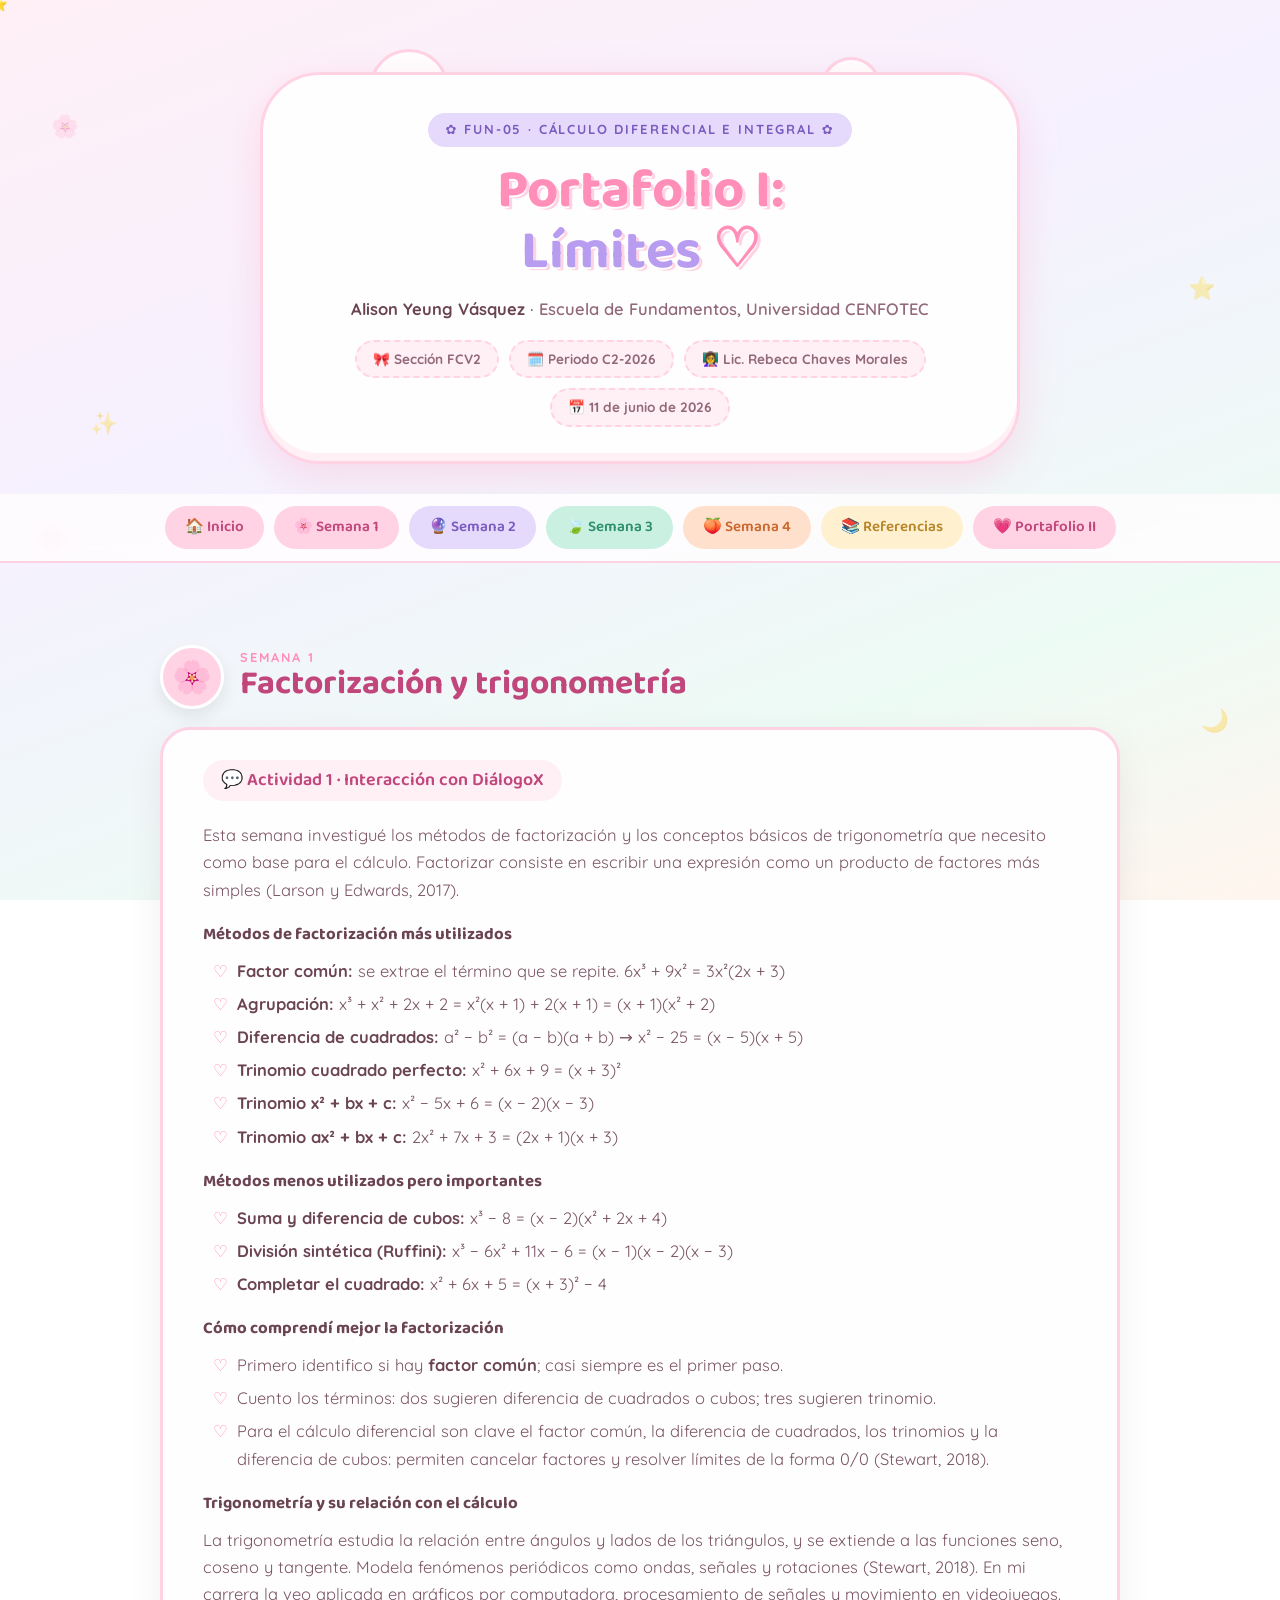
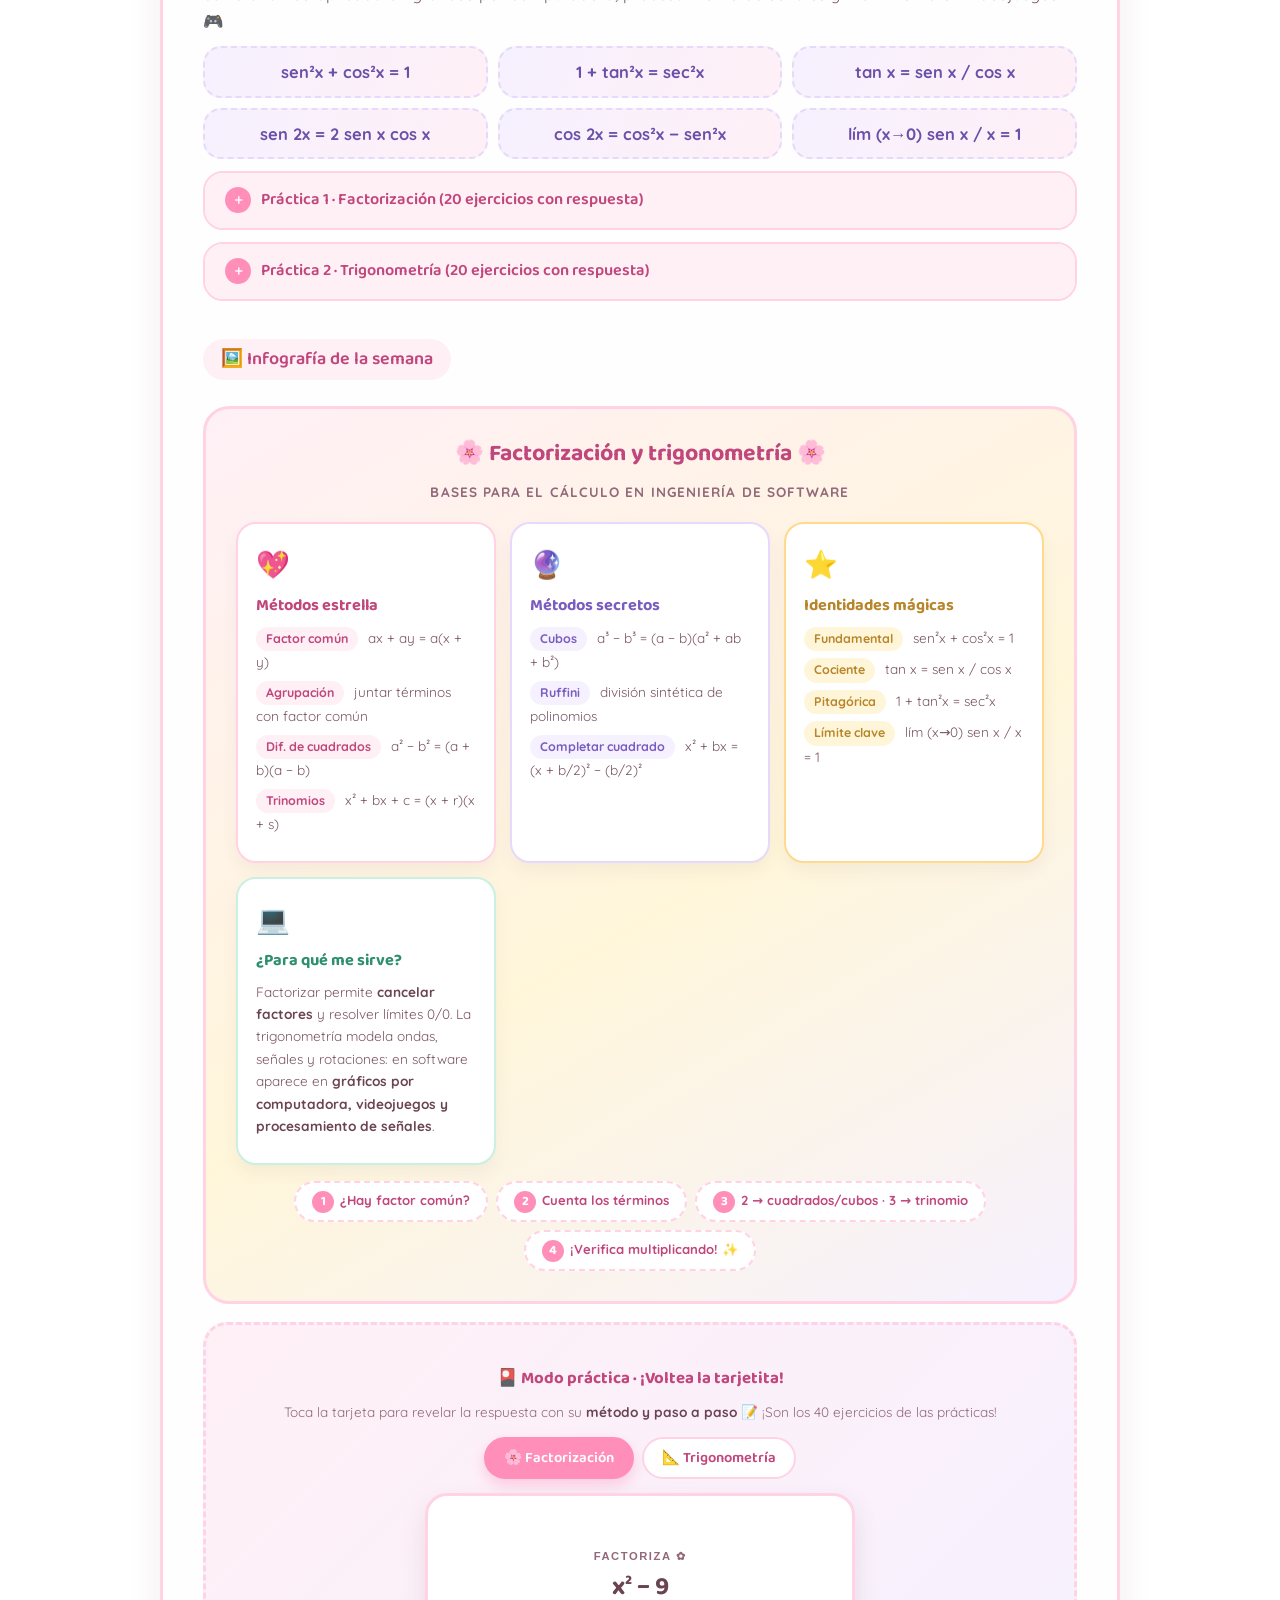
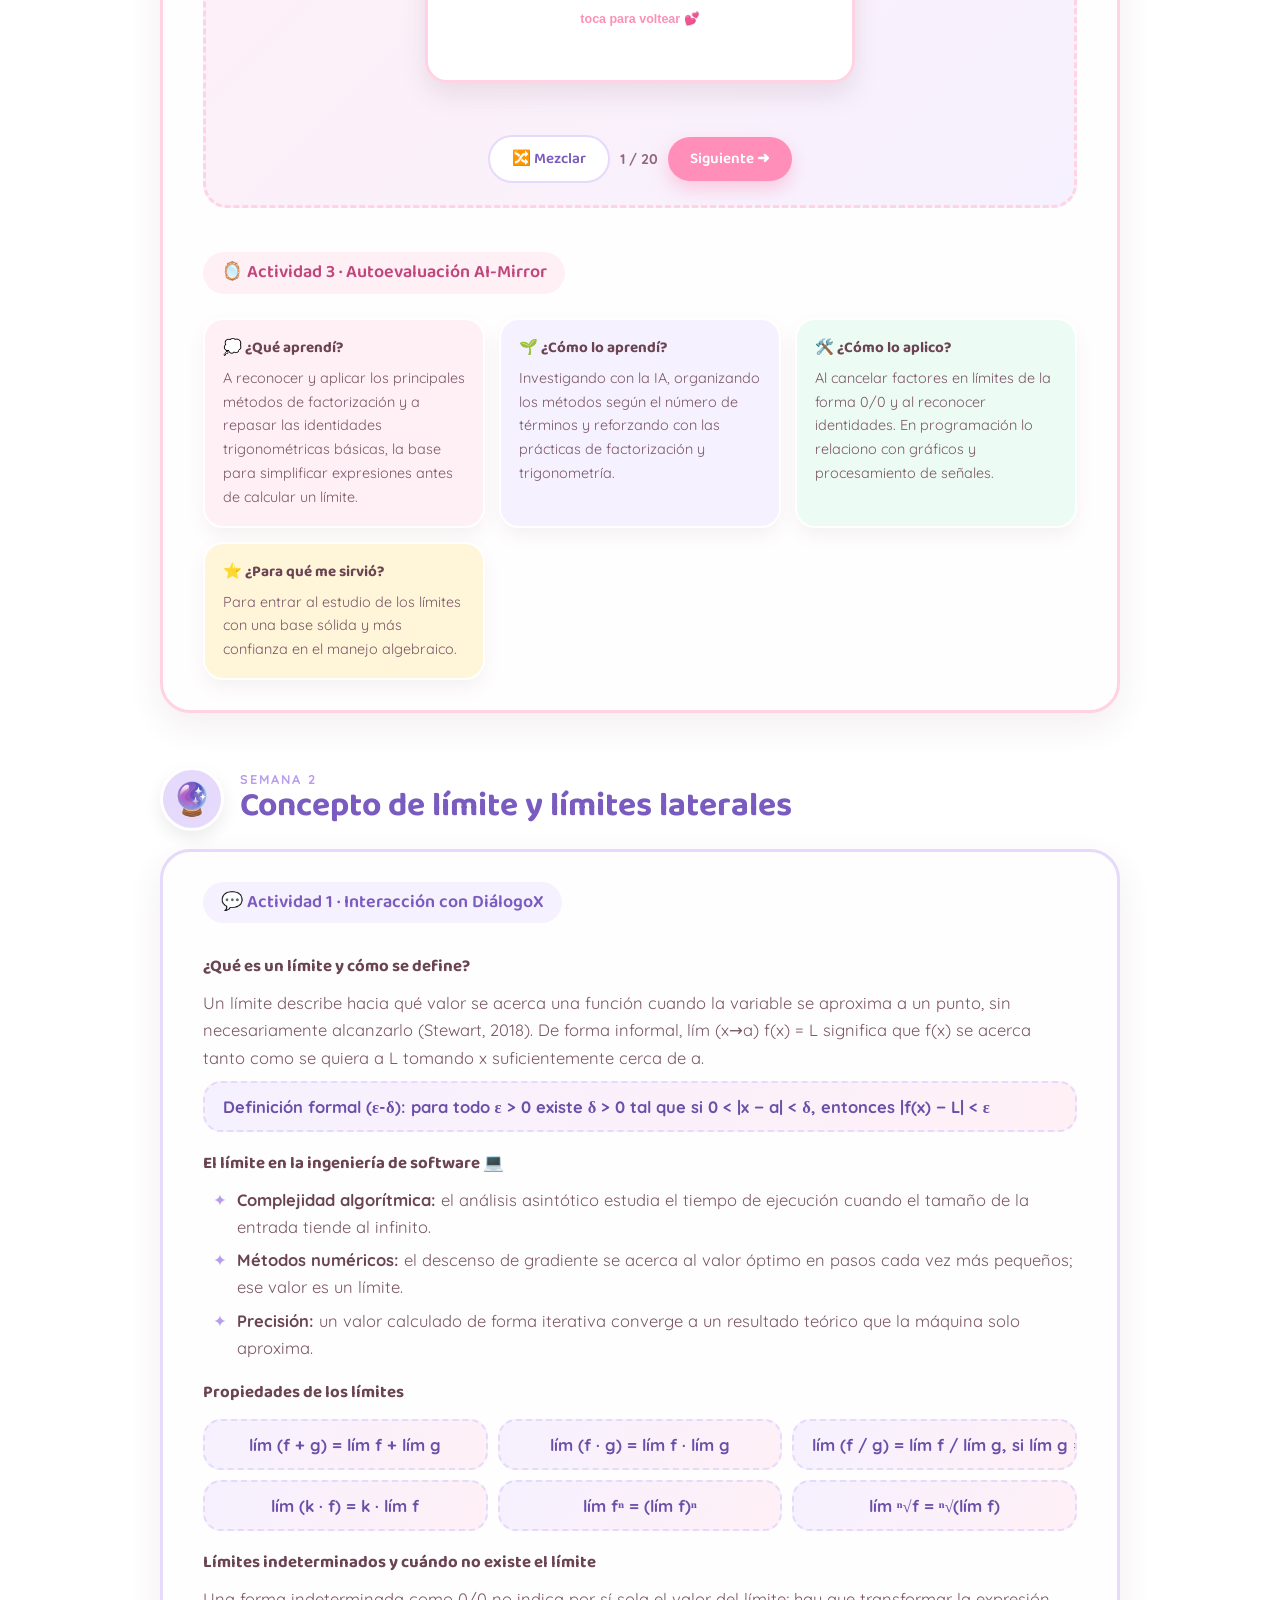
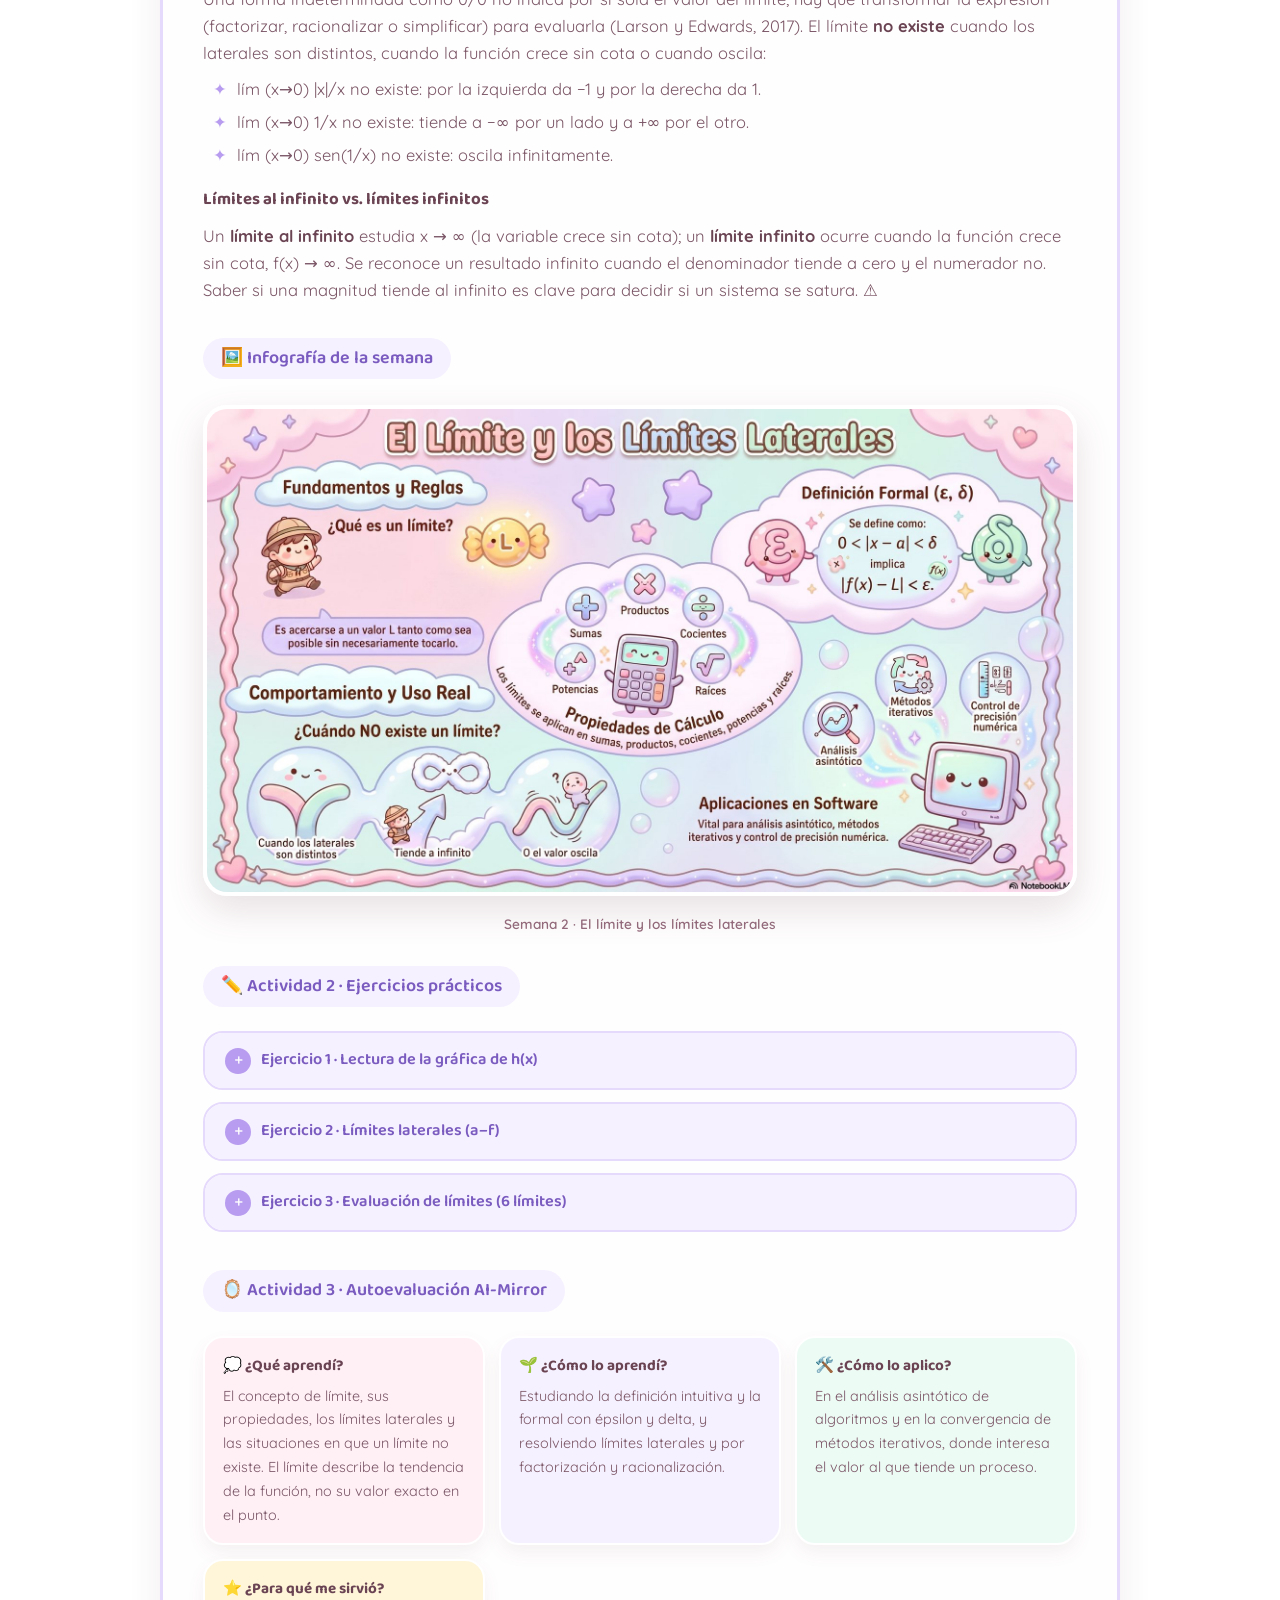
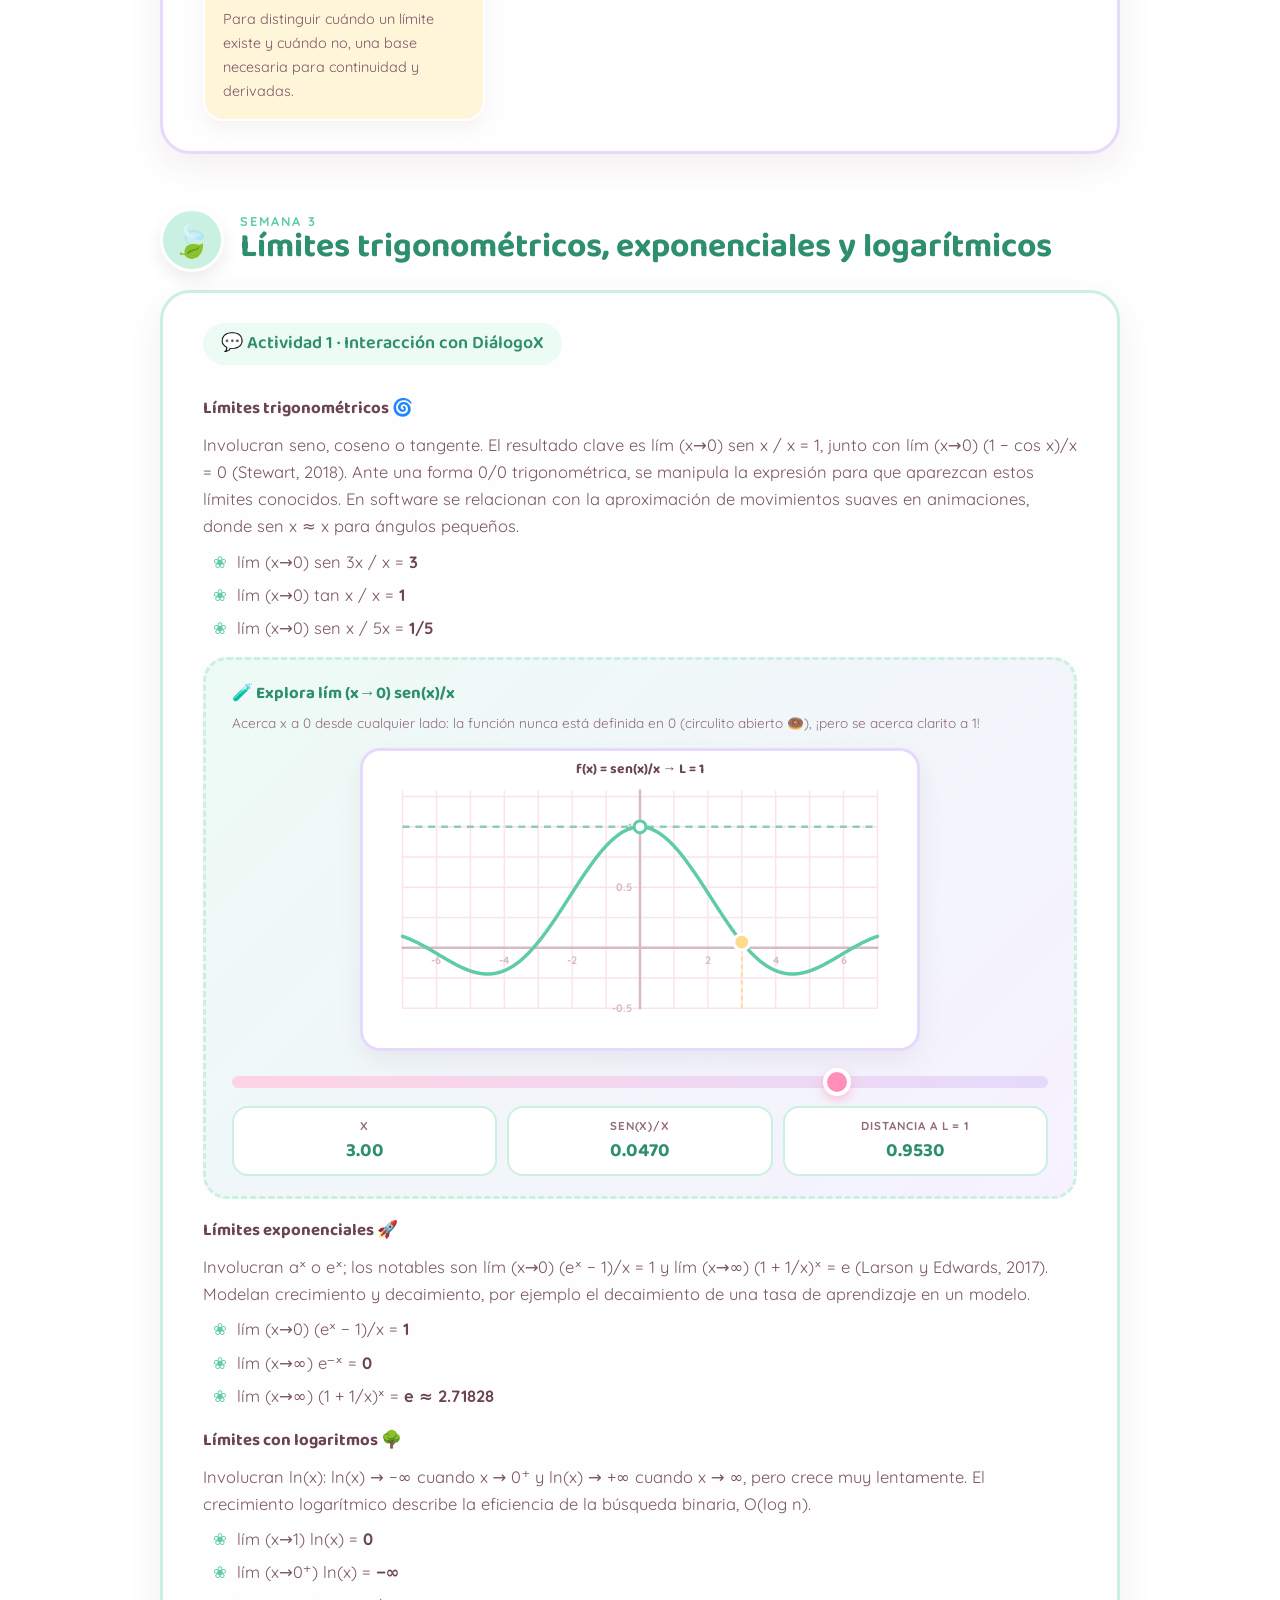
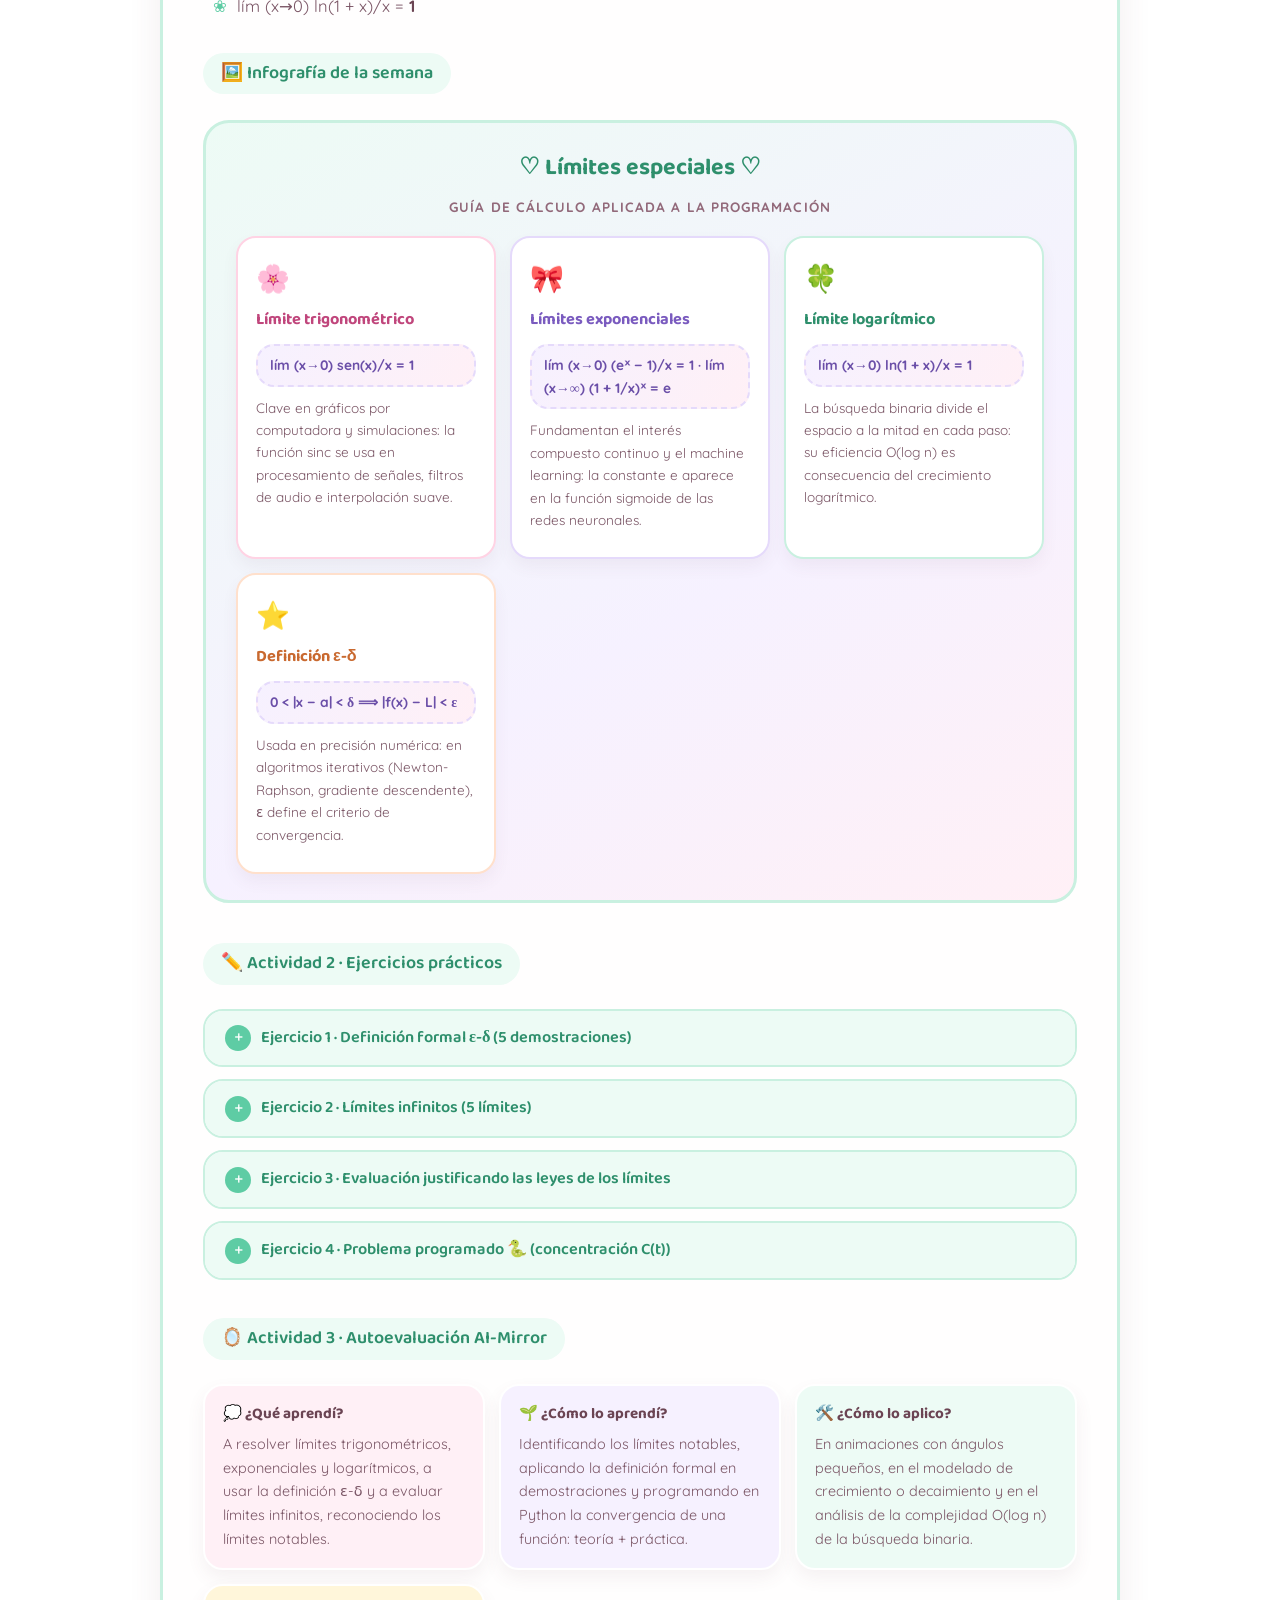
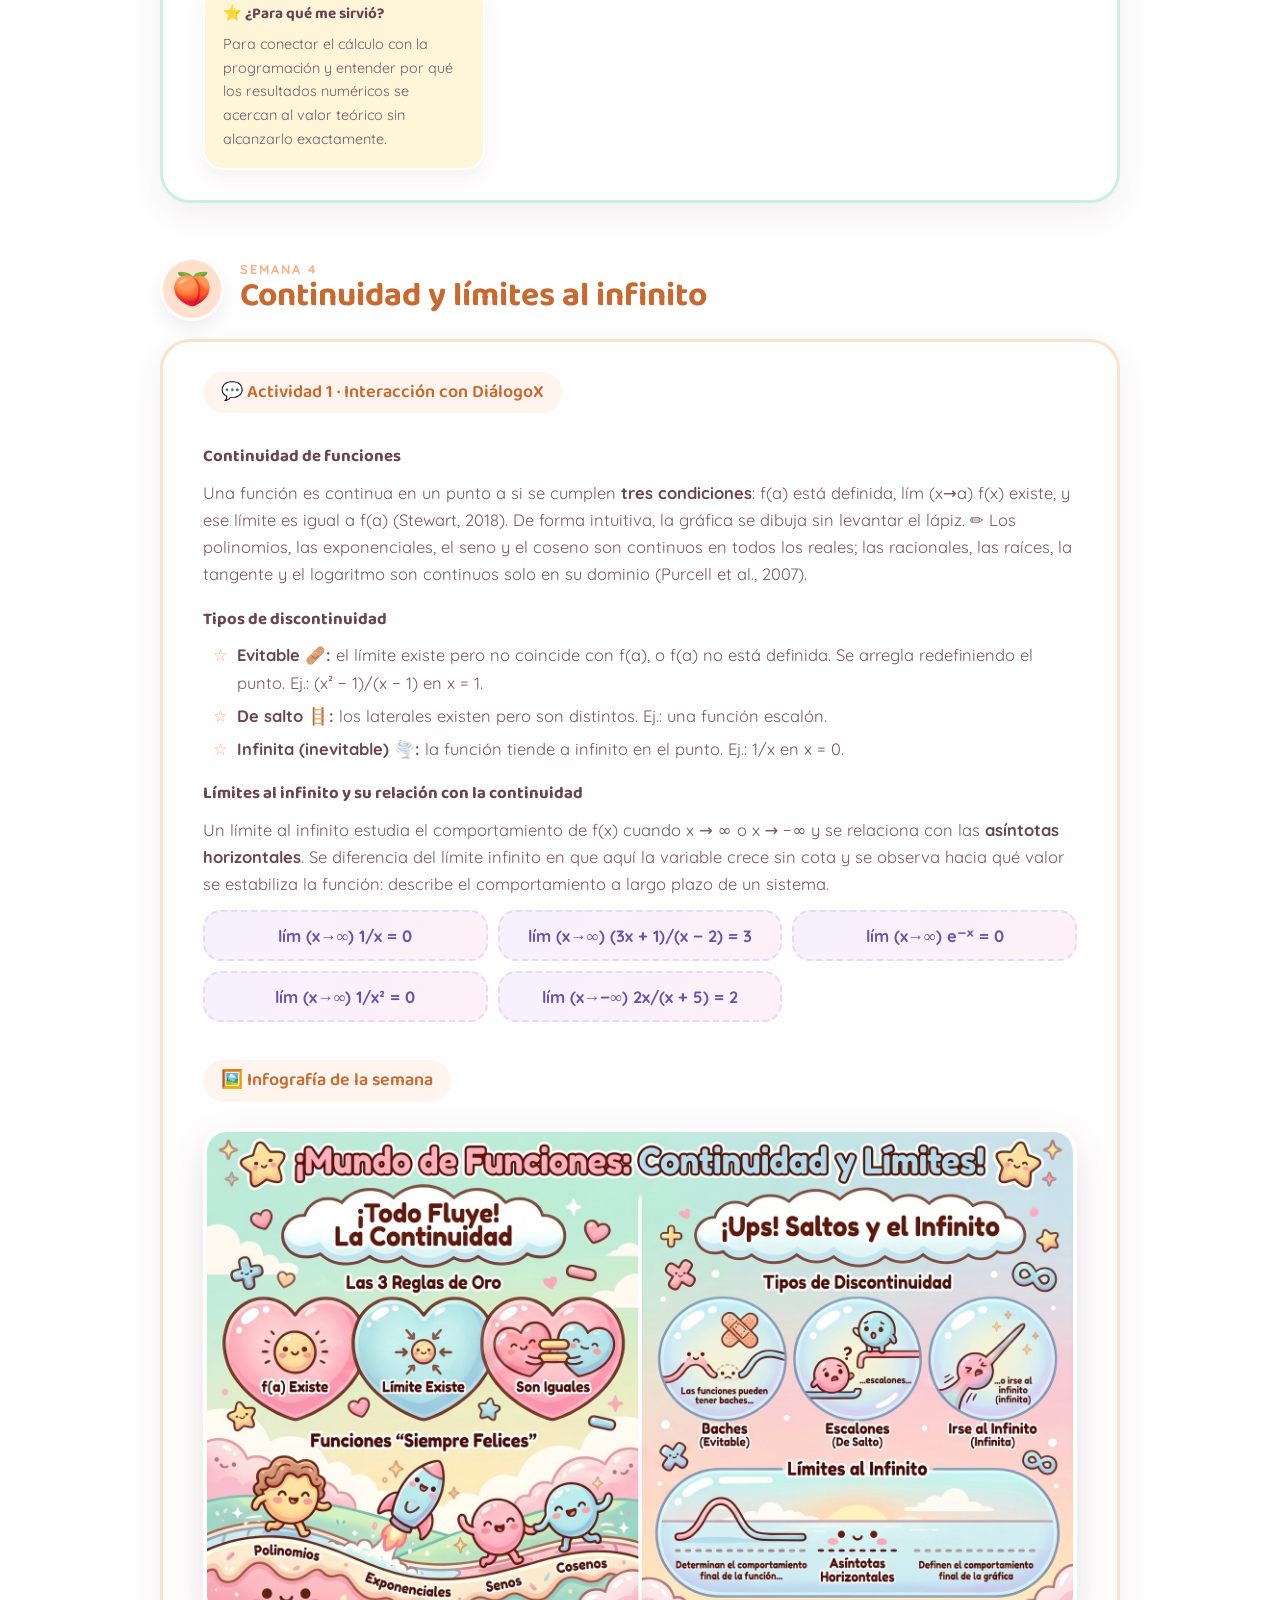
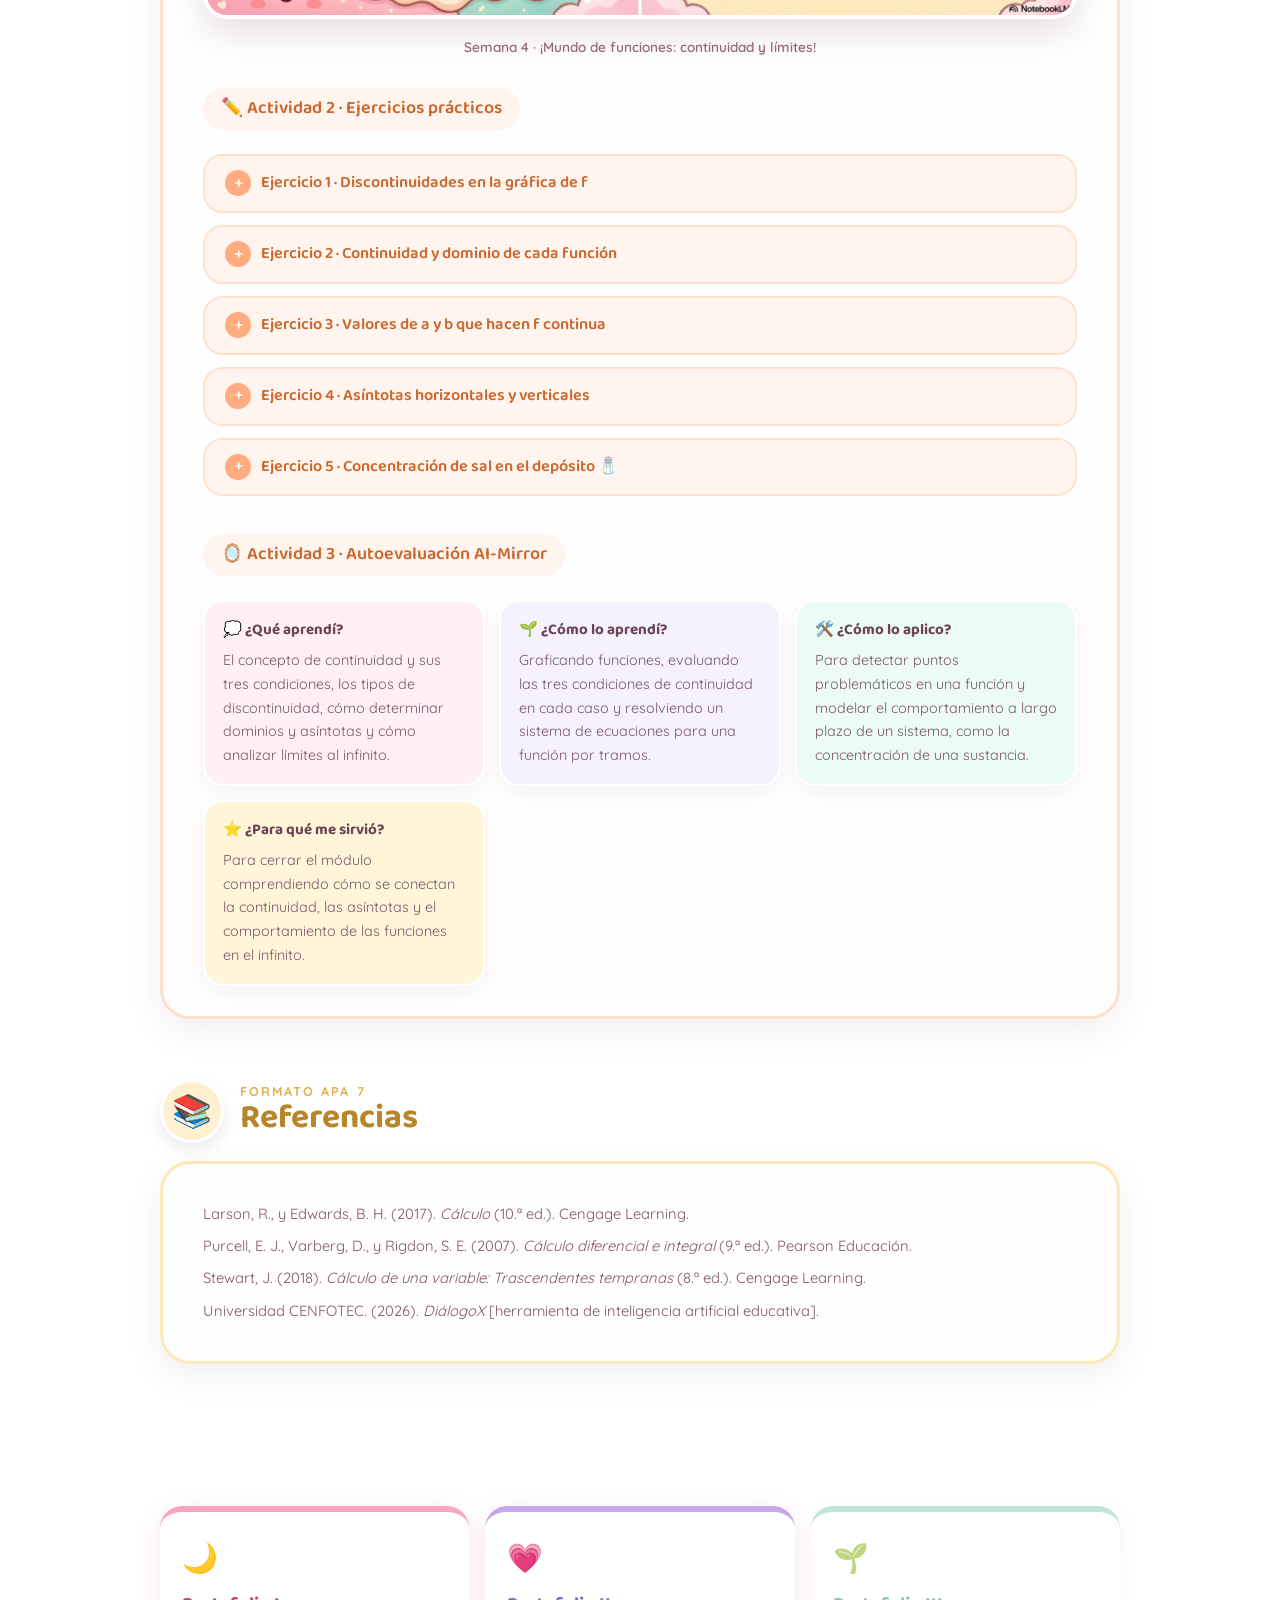
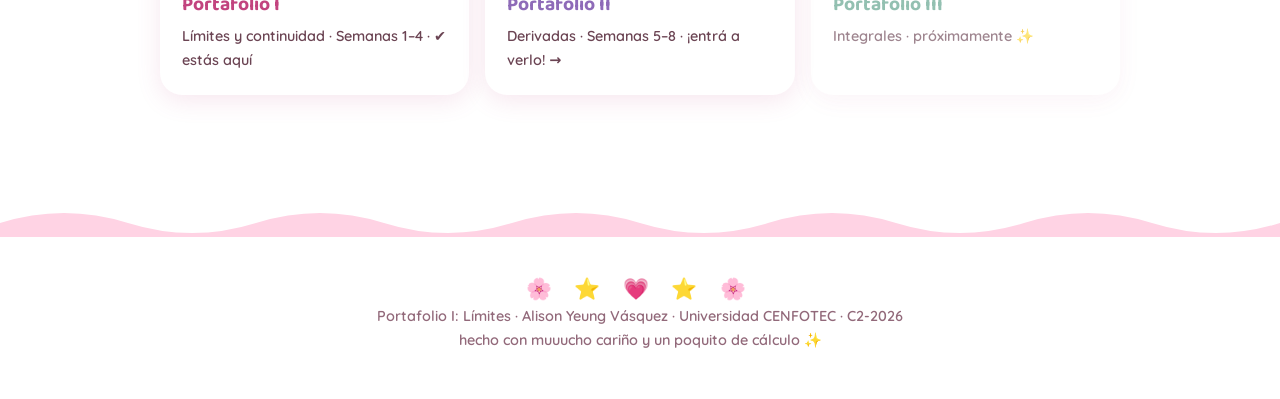
==== portafolio1/index.html @ 86341631 "Add files via upload" ====
<!DOCTYPE html>
<html lang="es">
<head>
<meta charset="UTF-8">
<meta name="viewport" content="width=device-width, initial-scale=1.0">
<title>Portafolio I: Límites ♡ Alison Yeung</title>
<style>
@font-face{font-family:'Baloo 2';font-weight:700;font-style:normal;src:url([data-uri]) format('woff2');}
@font-face{font-family:'Baloo 2';font-weight:600;font-style:normal;src:url([data-uri]) format('woff2');}
@font-face{font-family:'Quicksand';font-weight:400;font-style:normal;src:url([data-uri]) format('woff2');}
@font-face{font-family:'Quicksand';font-weight:600;font-style:normal;src:url([data-uri]) format('woff2');}
@font-face{font-family:'Quicksand';font-weight:700;font-style:normal;src:url([data-uri]) format('woff2');}

:root{
  --rosa:#FF8FB8; --rosa-claro:#FFD3E4; --rosa-bebe:#FFF0F6;
  --lila:#B79CEF; --lila-claro:#E5DAFB; --lila-bebe:#F6F1FF;
  --menta:#5ECCA4; --menta-claro:#C9F0E0; --menta-bebe:#EDFBF5;
  --durazno:#FFAD80; --durazno-claro:#FFE0CC; --durazno-bebe:#FFF5EE;
  --amarillo:#FFD98E;
  --choco:#6B4453; --choco-suave:#92697A;
  --blanco:#FFFEFE;
}
*{margin:0;padding:0;box-sizing:border-box;}
html{scroll-behavior:smooth;}
body{
  font-family:'Quicksand',system-ui,sans-serif;
  color:var(--choco);
  background:linear-gradient(160deg,#FFF0F6 0%,#F6F1FF 38%,#EDFBF5 75%,#FFF5EE 100%);
  background-attachment:fixed;
  line-height:1.65;
  font-size:16.5px;
}
h1,h2,h3,h4,.baloo{font-family:'Baloo 2','Quicksand',sans-serif;}

/* ───────── decoración flotante ───────── */
.deco{position:fixed;font-size:1.4rem;opacity:.35;pointer-events:none;animation:flotar 7s ease-in-out infinite;z-index:0;}
@keyframes flotar{0%,100%{transform:translateY(0) rotate(-6deg);}50%{transform:translateY(-16px) rotate(6deg);}}
@media (prefers-reduced-motion:reduce){*{animation:none!important;transition:none!important;}}

/* ───────── hero ───────── */
header{position:relative;text-align:center;padding:72px 20px 30px;overflow:hidden;}
.nube{
  position:relative;display:inline-block;background:var(--blanco);
  border:3px solid var(--rosa-claro);border-radius:60px;
  padding:38px 52px 34px;max-width:760px;
  box-shadow:0 14px 40px rgba(255,143,184,.25), inset 0 -8px 0 var(--rosa-bebe);
}
.nube::before,.nube::after{content:'';position:absolute;background:var(--blanco);border:3px solid var(--rosa-claro);border-radius:50%;z-index:-1;}
.nube::before{width:74px;height:74px;top:-26px;left:14%;}
.nube::after{width:54px;height:54px;top:-18px;right:18%;}
.kicker{display:inline-block;background:var(--lila-claro);color:#7A5BBF;font-weight:700;font-size:.82rem;letter-spacing:.14em;text-transform:uppercase;padding:6px 18px;border-radius:999px;margin-bottom:14px;}
h1{font-size:clamp(2.1rem,5.4vw,3.4rem);line-height:1.12;color:var(--rosa);text-shadow:0 2px 0 #fff,3px 3px 0 var(--rosa-claro);}
h1 .lim{color:var(--lila);}
.hero-sub{margin-top:12px;font-weight:600;color:var(--choco-suave);}
.hero-sub b{color:var(--choco);}
.badges{display:flex;flex-wrap:wrap;gap:10px;justify-content:center;margin-top:18px;}
.badge{background:var(--rosa-bebe);border:2px dashed var(--rosa-claro);border-radius:999px;padding:6px 16px;font-size:.85rem;font-weight:700;color:var(--choco-suave);}

/* ───────── nav ───────── */
nav{position:sticky;top:0;z-index:50;display:flex;gap:10px;justify-content:center;flex-wrap:wrap;padding:12px 16px;background:rgba(255,253,254,.85);backdrop-filter:blur(10px);border-bottom:2px solid var(--rosa-claro);}
nav a{font-family:'Baloo 2';font-weight:600;text-decoration:none;font-size:.95rem;padding:7px 18px;border-radius:999px;border:2px solid transparent;transition:transform .15s ease, box-shadow .15s ease;}
nav a:hover,nav a:focus-visible{transform:translateY(-2px);box-shadow:0 6px 14px rgba(183,156,239,.35);outline:none;border-color:#fff;}
nav a:focus-visible{border-color:var(--choco);}
.n1{background:var(--rosa-claro);color:#C0467C;}
.n2{background:var(--lila-claro);color:#7A5BBF;}
.n3{background:var(--menta-claro);color:#2E8F6C;}
.n4{background:var(--durazno-claro);color:#C9692F;}
.n5{background:#FFF1CF;color:#B8862A;}

/* ───────── layout semanas ───────── */
main{position:relative;z-index:1;max-width:1000px;margin:0 auto;padding:28px 20px 60px;}
section.semana{margin-top:54px;scroll-margin-top:90px;}
.semana-head{display:flex;align-items:center;gap:16px;margin-bottom:18px;}
.mascota{flex:none;width:64px;height:64px;border-radius:50%;display:grid;place-items:center;font-size:2rem;border:3px solid #fff;box-shadow:0 8px 18px rgba(0,0,0,.08);}
.semana-head h2{font-size:clamp(1.5rem,3.4vw,2.1rem);line-height:1.15;}
.semana-head .wk{display:block;font-size:.8rem;letter-spacing:.16em;text-transform:uppercase;font-family:'Quicksand';font-weight:700;}

.card{background:var(--blanco);border-radius:30px;padding:30px clamp(20px,4vw,40px);border:3px solid;box-shadow:0 12px 34px rgba(107,68,83,.09);}
.s1 .card{border-color:var(--rosa-claro);} .s1 .mascota{background:var(--rosa-claro);} .s1 h2{color:#C0467C;} .s1 .wk{color:var(--rosa);}
.s2 .card{border-color:var(--lila-claro);} .s2 .mascota{background:var(--lila-claro);} .s2 h2{color:#7A5BBF;} .s2 .wk{color:var(--lila);}
.s3 .card{border-color:var(--menta-claro);} .s3 .mascota{background:var(--menta-claro);} .s3 h2{color:#2E8F6C;} .s3 .wk{color:var(--menta);}
.s4 .card{border-color:var(--durazno-claro);} .s4 .mascota{background:var(--durazno-claro);} .s4 h2{color:#C9692F;} .s4 .wk{color:var(--durazno);}

.tag{display:inline-flex;align-items:center;gap:8px;font-family:'Baloo 2';font-weight:600;font-size:1.12rem;padding:6px 18px;border-radius:999px;margin:26px 0 12px;}
.s1 .tag{background:var(--rosa-bebe);color:#C0467C;}
.s2 .tag{background:var(--lila-bebe);color:#7A5BBF;}
.s3 .tag{background:var(--menta-bebe);color:#2E8F6C;}
.s4 .tag{background:var(--durazno-bebe);color:#C9692F;}
.tag:first-child{margin-top:0;}

.card h4{font-size:1.05rem;margin:18px 0 6px;color:var(--choco);}
.card p{margin:8px 0;color:#7B5666;}
.card p b,.card li b{color:var(--choco);}
.card ul{margin:8px 0 8px 8px;list-style:none;}
.card ul li{padding-left:26px;position:relative;margin:6px 0;color:#7B5666;}
.card ul li::before{content:'♡';position:absolute;left:2px;color:var(--rosa);font-weight:700;}
.s2 .card ul li::before{content:'✦';color:var(--lila);}
.s3 .card ul li::before{content:'❀';color:var(--menta);}
.s4 .card ul li::before{content:'☆';color:var(--durazno);}

/* fórmulas */
.formula{font-family:'Quicksand';font-weight:700;background:linear-gradient(120deg,var(--lila-bebe),var(--rosa-bebe));border:2px dashed var(--lila-claro);border-radius:18px;padding:10px 18px;margin:10px 0;display:block;color:#6B4FA8;overflow-x:auto;white-space:nowrap;}
.mini-formulas{display:grid;grid-template-columns:repeat(auto-fit,minmax(230px,1fr));gap:10px;margin:12px 0;}
.mini-formulas .formula{margin:0;text-align:center;}

/* infografías */
figure.info{margin:14px 0 4px;text-align:center;}
figure.info img{width:100%;max-width:880px;border-radius:24px;border:4px solid #fff;box-shadow:0 14px 36px rgba(107,68,83,.16);}
figure.info figcaption{font-size:.85rem;font-weight:600;color:var(--choco-suave);margin-top:10px;}

/* ejercicios colapsables */
details{border-radius:20px;margin:12px 0;overflow:hidden;border:2px solid;background:#fff;}
.s1 details{border-color:var(--rosa-claro);} .s2 details{border-color:var(--lila-claro);}
.s3 details{border-color:var(--menta-claro);} .s4 details{border-color:var(--durazno-claro);}
summary{cursor:pointer;list-style:none;font-family:'Baloo 2';font-weight:600;font-size:1.02rem;padding:14px 20px;display:flex;align-items:center;gap:10px;user-select:none;}
summary::-webkit-details-marker{display:none;}
summary .puff{flex:none;width:26px;height:26px;border-radius:50%;display:grid;place-items:center;font-size:.8rem;color:#fff;transition:transform .25s ease;}
.s1 summary{color:#C0467C;background:var(--rosa-bebe);} .s1 .puff{background:var(--rosa);}
.s2 summary{color:#7A5BBF;background:var(--lila-bebe);} .s2 .puff{background:var(--lila);}
.s3 summary{color:#2E8F6C;background:var(--menta-bebe);} .s3 .puff{background:var(--menta);}
.s4 summary{color:#C9692F;background:var(--durazno-bebe);} .s4 .puff{background:var(--durazno);}
details[open] summary .puff{transform:rotate(45deg);}
.det-body{padding:16px 22px 20px;}
.det-body .paso{font-size:.92rem;color:#7B5666;margin:5px 0;}
.det-body .res{display:inline-block;margin-top:8px;background:#FFF6DA;border:2px solid var(--amarillo);border-radius:14px;padding:6px 14px;font-weight:700;color:#9A6E14;}
.subej{margin:14px 0 18px;padding-left:14px;border-left:3px solid;}
.s1 .subej{border-color:var(--rosa-claro);} .s2 .subej{border-color:var(--lila-claro);}
.s3 .subej{border-color:var(--menta-claro);} .s4 .subej{border-color:var(--durazno-claro);}
.subej h5{font-family:'Baloo 2';font-size:.98rem;color:var(--choco);margin-bottom:4px;}

/* tabla práctica */
.practica{display:grid;grid-template-columns:repeat(auto-fit,minmax(250px,1fr));gap:8px;margin-top:10px;}
.practica span{background:var(--rosa-bebe);border-radius:12px;padding:7px 12px;font-size:.88rem;font-weight:600;color:#7B5666;}
.practica span b{color:#C0467C;}
.s3 .practica span{background:var(--menta-bebe);} .s3 .practica span b{color:#2E8F6C;}

/* código */
pre{background:#4A3340;color:#FFE9F2;border-radius:18px;padding:18px 22px;overflow-x:auto;font-size:.86rem;line-height:1.55;margin:12px 0;border:3px solid var(--rosa-claro);}
pre .c{color:#C7A2B5;} pre .k{color:#FFB7D2;} pre .s{color:#BFE9D6;}

/* AI-Mirror */
.mirror{display:grid;grid-template-columns:repeat(auto-fit,minmax(220px,1fr));gap:14px;margin-top:12px;}
.mirror article{border-radius:20px;padding:16px 18px;border:2px solid #fff;box-shadow:0 8px 18px rgba(107,68,83,.07);}
.mirror h4{font-size:.95rem;margin:0 0 6px;display:flex;gap:8px;align-items:center;}
.mirror p{font-size:.9rem;margin:0;}
.m1{background:var(--rosa-bebe);} .m2{background:var(--lila-bebe);} .m3{background:var(--menta-bebe);} .m4{background:#FFF6DA;}

/* infografía propia semana 3 */
.infokawaii{background:linear-gradient(150deg,var(--menta-bebe),var(--lila-bebe) 60%,var(--rosa-bebe));border:3px solid var(--menta-claro);border-radius:26px;padding:26px clamp(16px,3vw,30px);margin:14px 0;}
.infokawaii h3{text-align:center;color:#2E8F6C;font-size:1.45rem;margin-bottom:4px;}
.infokawaii .sub{text-align:center;font-size:.85rem;font-weight:700;color:var(--choco-suave);letter-spacing:.08em;text-transform:uppercase;margin-bottom:18px;}
.bloques{display:grid;grid-template-columns:repeat(auto-fit,minmax(250px,1fr));gap:14px;}
.bloque{background:#fff;border-radius:20px;padding:18px;border:2px solid;box-shadow:0 8px 16px rgba(107,68,83,.06);}
.bloque .emoji{font-size:1.7rem;}
.bloque h4{margin:6px 0 4px;font-size:1.02rem;}
.bloque .formula{font-size:.86rem;padding:8px 12px;white-space:normal;}
.bloque p{font-size:.85rem;margin-top:6px;color:#7B5666;}
.b-trig{border-color:var(--rosa-claro);} .b-trig h4{color:#C0467C;}
.b-exp{border-color:var(--lila-claro);} .b-exp h4{color:#7A5BBF;}
.b-log{border-color:var(--menta-claro);} .b-log h4{color:#2E8F6C;}
.b-eps{border-color:var(--durazno-claro);} .b-eps h4{color:#C9692F;}

/* infografía kawaii semana 1 (rosa) */
.infokawaii.rosa{background:linear-gradient(150deg,var(--rosa-bebe),#FFF6DA 55%,var(--lila-bebe));border-color:var(--rosa-claro);}
.infokawaii.rosa h3{color:#C0467C;}
.metodo-lista{list-style:none;margin:4px 0 0!important;}
.metodo-lista li{padding-left:0!important;margin:7px 0!important;font-size:.85rem;}
.metodo-lista li::before{content:none!important;}
.metodo-lista .nombre{display:inline-block;background:var(--rosa-bebe);border-radius:999px;padding:2px 10px;font-weight:700;color:#C0467C;font-size:.78rem;margin-right:6px;}
.b-lila .metodo-lista .nombre{background:var(--lila-bebe);color:#7A5BBF;}
.b-amar .metodo-lista .nombre{background:#FFF6DA;color:#B8862A;}
.b-lila{border-color:var(--lila-claro);} .b-lila h4{color:#7A5BBF;}
.b-amar{border-color:var(--amarillo);} .b-amar h4{color:#B8862A;}
.b-rosa{border-color:var(--rosa-claro);} .b-rosa h4{color:#C0467C;}
.pasitos{display:flex;flex-wrap:wrap;gap:8px;justify-content:center;margin:16px 0 4px;}
.pasito{background:#fff;border:2px dashed var(--rosa-claro);border-radius:999px;padding:7px 16px;font-size:.82rem;font-weight:700;color:#C0467C;}
.pasito .num{display:inline-grid;place-items:center;width:22px;height:22px;border-radius:50%;background:var(--rosa);color:#fff;margin-right:6px;font-family:'Baloo 2';}

/* ───────── flashcards de práctica ───────── */
.practicard{background:linear-gradient(135deg,var(--rosa-bebe),var(--lila-bebe));border:3px dashed var(--rosa-claro);border-radius:24px;padding:22px clamp(14px,3vw,28px);margin:18px 0;text-align:center;}
.practicard h4{color:#C0467C;margin-bottom:2px;}
.practicard .hint{font-size:.85rem;color:var(--choco-suave);margin-bottom:14px;}
.fc-tabs{display:flex;gap:8px;justify-content:center;margin-bottom:14px;flex-wrap:wrap;}
.fc-tab{font-family:'Baloo 2';font-weight:600;font-size:.92rem;border:2px solid var(--rosa-claro);background:#fff;color:#C0467C;border-radius:999px;padding:7px 18px;cursor:pointer;transition:transform .15s ease;}
.fc-tab:hover{transform:translateY(-2px);}
.fc-tab.activa{background:var(--rosa);border-color:var(--rosa);color:#fff;box-shadow:0 6px 14px rgba(255,143,184,.4);}
.fc-escena{perspective:1200px;max-width:430px;margin:0 auto;}
.fc-carta{position:relative;width:100%;height:190px;cursor:pointer;transform-style:preserve-3d;transition:transform .55s cubic-bezier(.4,1.4,.6,1);border:none;background:none;padding:0;display:block;}
.fc-carta.volteada{transform:rotateY(180deg);}
.fc-cara{position:absolute;inset:0;backface-visibility:hidden;-webkit-backface-visibility:hidden;border-radius:22px;display:flex;flex-direction:column;align-items:center;justify-content:center;gap:8px;padding:18px;border:3px solid;box-shadow:0 12px 26px rgba(107,68,83,.12);}
.fc-frente{background:#fff;border-color:var(--rosa-claro);}
.fc-dorso{background:linear-gradient(135deg,#FFF6DA,var(--menta-bebe));border-color:var(--amarillo);transform:rotateY(180deg);}
.fc-etq{font-size:.7rem;font-weight:700;letter-spacing:.14em;text-transform:uppercase;color:var(--choco-suave);}
.fc-texto{font-family:'Baloo 2';font-weight:700;font-size:clamp(1.15rem,3.4vw,1.6rem);color:var(--choco);line-height:1.25;}
.fc-dorso .fc-texto{color:#2E8F6C;}
.fc-tap{font-size:.78rem;font-weight:700;color:var(--rosa);}
.fc-controles{display:flex;gap:10px;justify-content:center;align-items:center;margin-top:14px;flex-wrap:wrap;}
.fc-btn{font-family:'Baloo 2';font-weight:600;font-size:.95rem;border:none;border-radius:999px;padding:10px 22px;cursor:pointer;transition:transform .15s ease,box-shadow .15s ease;}
.fc-btn:hover{transform:translateY(-2px);}
.fc-btn.principal{background:var(--rosa);color:#fff;box-shadow:0 8px 18px rgba(255,143,184,.4);}
.fc-btn.secundario{background:#fff;color:#7A5BBF;border:2px solid var(--lila-claro);}
.fc-progreso{font-weight:700;font-size:.88rem;color:var(--choco-suave);}
/* panel paso a paso */
.fc-pasos{max-width:430px;margin:0 auto;background:#fff;border:3px solid var(--menta-claro);border-radius:20px;padding:16px 20px;text-align:left;opacity:0;max-height:0;overflow:hidden;transform:translateY(-8px);transition:opacity .4s ease,max-height .45s ease,transform .4s ease,margin .4s ease;}
.fc-pasos.visible{opacity:1;max-height:420px;transform:none;margin-top:14px;}
.fc-pasos .metodo{display:inline-block;font-family:'Baloo 2';font-weight:600;font-size:.82rem;background:var(--menta-bebe);color:#2E8F6C;border-radius:999px;padding:4px 14px;margin-bottom:8px;}
.fc-pasos ol{margin:0 0 0 4px;padding-left:0;list-style:none;counter-reset:pasito;}
.fc-pasos ol li{counter-increment:pasito;position:relative;padding-left:32px;font-size:.88rem;color:#7B5666;margin:7px 0;font-weight:600;}
.fc-pasos ol li::before{content:counter(pasito);position:absolute;left:0;top:1px;width:22px;height:22px;border-radius:50%;background:var(--menta);color:#fff;font-family:'Baloo 2';font-weight:700;font-size:.78rem;display:grid;place-items:center;}
@media (prefers-reduced-motion:reduce){.fc-carta{transition:none;}.fc-pasos{transition:none;}}

/* ───────── simulador del tanque de sal ───────── */
.tanque-sim{background:linear-gradient(135deg,var(--durazno-bebe),#EAF6FD);border:3px dashed var(--durazno-claro);border-radius:24px;padding:20px clamp(14px,3vw,26px);margin:16px 0;}
.tanque-sim h4{display:flex;align-items:center;gap:8px;margin:0 0 4px;color:#C9692F;}
.tanque-sim .hint{font-size:.85rem;color:var(--choco-suave);margin:0 0 12px;}
.tanque-flex{display:flex;flex-wrap:wrap;gap:18px;align-items:center;justify-content:center;}
.tanque-svg{flex:1;min-width:260px;max-width:340px;}
.tanque-svg svg{width:100%;height:auto;}
.tanque-datos{flex:1;min-width:240px;display:flex;flex-direction:column;gap:10px;}
.dato-tanque{background:#fff;border:2px solid var(--durazno-claro);border-radius:16px;padding:8px 16px;display:flex;justify-content:space-between;align-items:baseline;}
.dato-tanque .lab{font-size:.74rem;font-weight:700;letter-spacing:.08em;text-transform:uppercase;color:var(--choco-suave);}
.dato-tanque .val{font-family:'Baloo 2';font-weight:700;font-size:1.15rem;color:#C9692F;}
.dato-tanque.destacado{border-color:var(--menta);background:var(--menta-bebe);}
.dato-tanque.destacado .val{color:#2E8F6C;font-size:1.35rem;}
.barra-conc{position:relative;height:18px;background:#fff;border:2px solid var(--durazno-claro);border-radius:999px;overflow:hidden;}
.barra-conc .relleno{position:absolute;inset:0;width:0%;background:linear-gradient(90deg,var(--durazno-claro),var(--menta));border-radius:999px;transition:width .15s linear;}
.barra-conc .meta-linea{position:absolute;right:0;top:-2px;bottom:-2px;width:3px;background:var(--menta);}
.barra-etq{display:flex;justify-content:space-between;font-size:.72rem;font-weight:700;color:var(--choco-suave);margin-top:3px;}
.tanque-controles{display:flex;gap:10px;justify-content:center;align-items:center;margin-top:14px;flex-wrap:wrap;}
.tanque-sim input[type=range]{flex:1;min-width:180px;-webkit-appearance:none;appearance:none;height:12px;border-radius:999px;background:linear-gradient(90deg,var(--durazno-claro),var(--menta-claro));outline:none;cursor:pointer;}
.tanque-sim input[type=range]::-webkit-slider-thumb{-webkit-appearance:none;appearance:none;width:26px;height:26px;border-radius:50%;background:var(--durazno);border:4px solid #fff;box-shadow:0 4px 10px rgba(255,173,128,.5);cursor:grab;}
.tanque-sim input[type=range]::-moz-range-thumb{width:22px;height:22px;border-radius:50%;background:var(--durazno);border:4px solid #fff;box-shadow:0 4px 10px rgba(255,173,128,.5);cursor:grab;}
/* gotitas */
.gota{opacity:0;}
.tanque-sim.corriendo .gota{animation:caer 1s linear infinite;}
.tanque-sim.corriendo .gota.g2{animation-delay:.33s;}
.tanque-sim.corriendo .gota.g3{animation-delay:.66s;}
@keyframes caer{0%{opacity:0;transform:translateY(0);}12%{opacity:1;}85%{opacity:1;}100%{opacity:0;transform:translateY(56px);}}
@media (prefers-reduced-motion:reduce){.tanque-sim.corriendo .gota{animation:none;opacity:.7;}}

/* referencias / footer */
#referencias{margin-top:60px;scroll-margin-top:90px;}
#referencias .card{border-color:#FFE8B8;}
#referencias h2{color:#B8862A;}
.ref{padding-left:2.2em;text-indent:-2.2em;font-size:.92rem;margin:10px 0;}
footer{text-align:center;padding:34px 20px 46px;font-weight:600;color:var(--choco-suave);font-size:.9rem;}
footer .hearts{font-size:1.3rem;letter-spacing:.4em;}

.wave{display:block;width:100%;height:34px;margin-top:48px;}

/* ───────── barra de progreso ───────── */
#progreso{position:fixed;top:0;left:0;height:6px;width:0%;z-index:100;background:linear-gradient(90deg,var(--rosa),var(--lila),var(--menta),var(--durazno));border-radius:0 8px 8px 0;transition:width .1s linear;}
#progreso::after{content:'⭐';position:absolute;right:-8px;top:-7px;font-size:.85rem;}

/* ───────── botón subir ───────── */
#subir{position:fixed;right:18px;bottom:18px;z-index:90;width:54px;height:54px;border-radius:50%;border:3px solid #fff;background:var(--rosa-claro);font-size:1.5rem;cursor:pointer;box-shadow:0 10px 24px rgba(255,143,184,.4);opacity:0;pointer-events:none;transform:translateY(14px);transition:opacity .25s ease,transform .25s ease;}
#subir.visible{opacity:1;pointer-events:auto;transform:translateY(0);}
#subir:hover{transform:translateY(-4px);}

/* ───────── reveal on scroll ───────── */
.reveal{opacity:0;transform:translateY(26px);transition:opacity .6s ease,transform .6s ease;}
.reveal.in{opacity:1;transform:none;}
@media (prefers-reduced-motion:reduce){.reveal{opacity:1;transform:none;}}

/* nav activo */
nav a.activo{border-color:currentColor;box-shadow:0 6px 14px rgba(183,156,239,.3);}

/* ───────── gráficas ───────── */
.plotbox{margin:14px 0 6px;text-align:center;}
.plotbox svg{width:100%;max-width:560px;height:auto;background:#fff;border:3px solid var(--lila-claro);border-radius:20px;box-shadow:0 10px 24px rgba(107,68,83,.08);}
.plotbox .caption{font-size:.83rem;font-weight:600;color:var(--choco-suave);margin-top:8px;}
.plotgrid{display:grid;grid-template-columns:repeat(auto-fit,minmax(260px,1fr));gap:14px;margin:14px 0;}
.plotgrid .plotbox{margin:0;}
.plotgrid svg{max-width:100%;}

/* ───────── exploradores interactivos ───────── */
.explorador{background:linear-gradient(135deg,var(--rosa-bebe),var(--lila-bebe));border:3px dashed var(--rosa-claro);border-radius:24px;padding:20px clamp(14px,3vw,26px);margin:16px 0;}
.explorador h4{display:flex;align-items:center;gap:8px;margin:0 0 4px;color:#C0467C;}
.explorador .hint{font-size:.85rem;color:var(--choco-suave);margin:0 0 10px;}
.explorador input[type=range]{width:100%;-webkit-appearance:none;appearance:none;height:12px;border-radius:999px;background:linear-gradient(90deg,var(--rosa-claro),var(--lila-claro));outline:none;margin:12px 0 4px;cursor:pointer;}
.explorador input[type=range]::-webkit-slider-thumb{-webkit-appearance:none;appearance:none;width:28px;height:28px;border-radius:50%;background:var(--rosa);border:4px solid #fff;box-shadow:0 4px 10px rgba(255,143,184,.5);cursor:grab;}
.explorador input[type=range]::-moz-range-thumb{width:24px;height:24px;border-radius:50%;background:var(--rosa);border:4px solid #fff;box-shadow:0 4px 10px rgba(255,143,184,.5);cursor:grab;}
.lecturas{display:flex;flex-wrap:wrap;gap:10px;margin-top:10px;}
.lectura{flex:1;min-width:130px;background:#fff;border:2px solid var(--rosa-claro);border-radius:16px;padding:8px 14px;text-align:center;}
.lectura .lab{display:block;font-size:.72rem;font-weight:700;letter-spacing:.08em;text-transform:uppercase;color:var(--choco-suave);}
.lectura .val{font-family:'Baloo 2';font-weight:700;font-size:1.2rem;color:#C0467C;}
.lectura.meta .val{color:#7A5BBF;}
.s3 .explorador{border-color:var(--menta-claro);background:linear-gradient(135deg,var(--menta-bebe),var(--lila-bebe));}
.s3 .explorador h4{color:#2E8F6C;}
.s3 .lectura{border-color:var(--menta-claro);} .s3 .lectura .val{color:#2E8F6C;}
</style>
</head>
<body>

<div id="progreso" aria-hidden="true"></div>
<button id="subir" aria-label="Volver arriba">🎀</button>

<span class="deco" style="top:12%;left:4%;">🌸</span>
<span class="deco" style="top:30%;right:5%;animation-delay:1.4s;">⭐</span>
<span class="deco" style="top:58%;left:3%;animation-delay:2.6s;">💗</span>
<span class="deco" style="top:78%;right:4%;animation-delay:.8s;">🌙</span>
<span class="deco" style="top:45%;left:7%;animation-delay:3.4s;">✨</span>

<header>
  <div class="nube">
    <span class="kicker">✿ FUN-05 · Cálculo Diferencial e Integral ✿</span>
    <h1>Portafolio I:<br><span class="lim">Límites</span> ♡</h1>
    <p class="hero-sub"><b>Alison Yeung Vásquez</b> · Escuela de Fundamentos, Universidad CENFOTEC</p>
    <div class="badges">
      <span class="badge">🎀 Sección FCV2</span>
      <span class="badge">🗓️ Periodo C2-2026</span>
      <span class="badge">👩‍🏫 Lic. Rebeca Chaves Morales</span>
      <span class="badge">📅 11 de junio de 2026</span>
    </div>
  </div>
</header>

<nav aria-label="Semanas del portafolio">
  <a class="n1" href="../">🏠 Inicio</a>
  <a class="n1" href="#semana1">🌸 Semana 1</a>
  <a class="n2" href="#semana2">🔮 Semana 2</a>
  <a class="n3" href="#semana3">🍃 Semana 3</a>
  <a class="n4" href="#semana4">🍑 Semana 4</a>
  <a class="n5" href="#referencias">📚 Referencias</a>
  <a class="n1" href="../portafolio2/">💗 Portafolio II</a>
</nav>

<main>

<!-- ════════════ SEMANA 1 ════════════ -->
<section class="semana s1" id="semana1">
  <div class="semana-head">
    <div class="mascota">🌸</div>
    <h2><span class="wk">Semana 1</span>Factorización y trigonometría</h2>
  </div>
  <div class="card">

    <span class="tag">💬 Actividad 1 · Interacción con DiálogoX</span>
    <p>Esta semana investigué los métodos de factorización y los conceptos básicos de trigonometría que necesito como base para el cálculo. Factorizar consiste en escribir una expresión como un producto de factores más simples (Larson y Edwards, 2017).</p>

    <h4>Métodos de factorización más utilizados</h4>
    <ul>
      <li><b>Factor común:</b> se extrae el término que se repite. 6x³ + 9x² = 3x²(2x + 3)</li>
      <li><b>Agrupación:</b> x³ + x² + 2x + 2 = x²(x + 1) + 2(x + 1) = (x + 1)(x² + 2)</li>
      <li><b>Diferencia de cuadrados:</b> a² − b² = (a − b)(a + b) → x² − 25 = (x − 5)(x + 5)</li>
      <li><b>Trinomio cuadrado perfecto:</b> x² + 6x + 9 = (x + 3)²</li>
      <li><b>Trinomio x² + bx + c:</b> x² − 5x + 6 = (x − 2)(x − 3)</li>
      <li><b>Trinomio ax² + bx + c:</b> 2x² + 7x + 3 = (2x + 1)(x + 3)</li>
    </ul>

    <h4>Métodos menos utilizados pero importantes</h4>
    <ul>
      <li><b>Suma y diferencia de cubos:</b> x³ − 8 = (x − 2)(x² + 2x + 4)</li>
      <li><b>División sintética (Ruffini):</b> x³ − 6x² + 11x − 6 = (x − 1)(x − 2)(x − 3)</li>
      <li><b>Completar el cuadrado:</b> x² + 6x + 5 = (x + 3)² − 4</li>
    </ul>

    <h4>Cómo comprendí mejor la factorización</h4>
    <ul>
      <li>Primero identifico si hay <b>factor común</b>; casi siempre es el primer paso.</li>
      <li>Cuento los términos: dos sugieren diferencia de cuadrados o cubos; tres sugieren trinomio.</li>
      <li>Para el cálculo diferencial son clave el factor común, la diferencia de cuadrados, los trinomios y la diferencia de cubos: permiten cancelar factores y resolver límites de la forma 0/0 (Stewart, 2018).</li>
    </ul>

    <h4>Trigonometría y su relación con el cálculo</h4>
    <p>La trigonometría estudia la relación entre ángulos y lados de los triángulos, y se extiende a las funciones seno, coseno y tangente. Modela fenómenos periódicos como ondas, señales y rotaciones (Stewart, 2018). En mi carrera la veo aplicada en gráficos por computadora, procesamiento de señales y movimiento en videojuegos. 🎮</p>
    <div class="mini-formulas">
      <span class="formula">sen²x + cos²x = 1</span>
      <span class="formula">1 + tan²x = sec²x</span>
      <span class="formula">tan x = sen x / cos x</span>
      <span class="formula">sen 2x = 2 sen x cos x</span>
      <span class="formula">cos 2x = cos²x − sen²x</span>
      <span class="formula">lím (x→0) sen x / x = 1</span>
    </div>

    <details>
      <summary><span class="puff">＋</span>Práctica 1 · Factorización (20 ejercicios con respuesta)</summary>
      <div class="det-body practica">
        <span>x² − 9 → <b>(x − 3)(x + 3)</b></span>
        <span>x² + 6x + 9 → <b>(x + 3)²</b></span>
        <span>x² − 5x + 6 → <b>(x − 2)(x − 3)</b></span>
        <span>2x² + 7x + 3 → <b>(2x + 1)(x + 3)</b></span>
        <span>x³ − 8 → <b>(x − 2)(x² + 2x + 4)</b></span>
        <span>x³ + 27 → <b>(x + 3)(x² − 3x + 9)</b></span>
        <span>4x² − 25 → <b>(2x − 5)(2x + 5)</b></span>
        <span>x² − 7x + 12 → <b>(x − 3)(x − 4)</b></span>
        <span>6x² − x − 2 → <b>(3x − 2)(2x + 1)</b></span>
        <span>x² + 2x − 15 → <b>(x + 5)(x − 3)</b></span>
        <span>9x² − 12x + 4 → <b>(3x − 2)²</b></span>
        <span>x⁴ − 16 → <b>(x − 2)(x + 2)(x² + 4)</b></span>
        <span>3x³ − 6x² → <b>3x²(x − 2)</b></span>
        <span>x² − 1 → <b>(x − 1)(x + 1)</b></span>
        <span>8x³ + 1 → <b>(2x + 1)(4x² − 2x + 1)</b></span>
        <span>x² + 10x + 25 → <b>(x + 5)²</b></span>
        <span>5x² − 20 → <b>5(x − 2)(x + 2)</b></span>
        <span>x² − x − 12 → <b>(x − 4)(x + 3)</b></span>
        <span>2x³ + 16 → <b>2(x + 2)(x² − 2x + 4)</b></span>
        <span>x² + 4x → <b>x(x + 4)</b></span>
      </div>
    </details>

    <details>
      <summary><span class="puff">＋</span>Práctica 2 · Trigonometría (20 ejercicios con respuesta)</summary>
      <div class="det-body practica">
        <span>sen²θ + cos²θ → <b>1</b></span>
        <span>1 − cos²x → <b>sen²x</b></span>
        <span>tan x → <b>sen x / cos x</b></span>
        <span>sen 2x → <b>2 sen x cos x</b></span>
        <span>cos 2x → <b>cos²x − sen²x</b></span>
        <span>sen(π/6) → <b>1/2</b></span>
        <span>cos(π/3) → <b>1/2</b></span>
        <span>tan(π/4) → <b>1</b></span>
        <span>1 + tan²x → <b>sec²x</b></span>
        <span>1 + cot²x → <b>csc²x</b></span>
        <span>sen(π/2) → <b>1</b></span>
        <span>cos(0) → <b>1</b></span>
        <span>sen x · csc x → <b>1</b></span>
        <span>cos(π) → <b>−1</b></span>
        <span>sen(0) → <b>0</b></span>
        <span>sec x → <b>1/cos x</b></span>
        <span>csc x → <b>1/sen x</b></span>
        <span>cot x → <b>cos x / sen x</b></span>
        <span>sen(π/4) → <b>√2 / 2</b></span>
        <span>cos(π/6) → <b>√3 / 2</b></span>
      </div>
    </details>

    <span class="tag">🖼️ Infografía de la semana</span>
    <div class="infokawaii rosa">
      <h3>🌸 Factorización y trigonometría 🌸</h3>
      <p class="sub">Bases para el cálculo en ingeniería de software</p>
      <div class="bloques">
        <div class="bloque b-rosa">
          <span class="emoji">💖</span>
          <h4>Métodos estrella</h4>
          <ul class="metodo-lista">
            <li><span class="nombre">Factor común</span> ax + ay = a(x + y)</li>
            <li><span class="nombre">Agrupación</span> juntar términos con factor común</li>
            <li><span class="nombre">Dif. de cuadrados</span> a² − b² = (a + b)(a − b)</li>
            <li><span class="nombre">Trinomios</span> x² + bx + c = (x + r)(x + s)</li>
          </ul>
        </div>
        <div class="bloque b-lila">
          <span class="emoji">🔮</span>
          <h4>Métodos secretos</h4>
          <ul class="metodo-lista">
            <li><span class="nombre">Cubos</span> a³ − b³ = (a − b)(a² + ab + b²)</li>
            <li><span class="nombre">Ruffini</span> división sintética de polinomios</li>
            <li><span class="nombre">Completar cuadrado</span> x² + bx = (x + b/2)² − (b/2)²</li>
          </ul>
        </div>
        <div class="bloque b-amar">
          <span class="emoji">⭐</span>
          <h4>Identidades mágicas</h4>
          <ul class="metodo-lista">
            <li><span class="nombre">Fundamental</span> sen²x + cos²x = 1</li>
            <li><span class="nombre">Cociente</span> tan x = sen x / cos x</li>
            <li><span class="nombre">Pitagórica</span> 1 + tan²x = sec²x</li>
            <li><span class="nombre">Límite clave</span> lím (x→0) sen x / x = 1</li>
          </ul>
        </div>
        <div class="bloque b-menta" style="border-color:var(--menta-claro);">
          <span class="emoji">💻</span>
          <h4 style="color:#2E8F6C;">¿Para qué me sirve?</h4>
          <p>Factorizar permite <b>cancelar factores</b> y resolver límites 0/0. La trigonometría modela ondas, señales y rotaciones: en software aparece en <b>gráficos por computadora, videojuegos y procesamiento de señales</b>.</p>
        </div>
      </div>
      <div class="pasitos">
        <span class="pasito"><span class="num">1</span>¿Hay factor común?</span>
        <span class="pasito"><span class="num">2</span>Cuenta los términos</span>
        <span class="pasito"><span class="num">3</span>2 → cuadrados/cubos · 3 → trinomio</span>
        <span class="pasito"><span class="num">4</span>¡Verifica multiplicando! ✨</span>
      </div>
    </div>

    <div class="practicard" id="flashcards">
      <h4>🎴 Modo práctica · ¡Voltea la tarjetita!</h4>
      <p class="hint">Toca la tarjeta para revelar la respuesta con su <b>método y paso a paso</b> 📝 ¡Son los 40 ejercicios de las prácticas!</p>
      <div class="fc-tabs" role="tablist">
        <button class="fc-tab activa" id="tab-fact" type="button">🌸 Factorización</button>
        <button class="fc-tab" id="tab-trig" type="button">📐 Trigonometría</button>
      </div>
      <div class="fc-escena">
        <button class="fc-carta" id="fc-carta" type="button" aria-label="Voltear tarjeta">
          <span class="fc-cara fc-frente">
            <span class="fc-etq">Factoriza ✿</span>
            <span class="fc-texto" id="fc-pregunta">x² − 9</span>
            <span class="fc-tap">toca para voltear 💕</span>
          </span>
          <span class="fc-cara fc-dorso">
            <span class="fc-etq">Respuesta ✓</span>
            <span class="fc-texto" id="fc-respuesta">(x − 3)(x + 3)</span>
            <span class="fc-tap">mira el paso a paso 👇</span>
          </span>
        </button>
      </div>
      <div class="fc-pasos" id="fc-pasos" aria-live="polite">
        <span class="metodo" id="fc-metodo">Diferencia de cuadrados</span>
        <ol id="fc-lista"></ol>
      </div>
      <div class="fc-controles">
        <button class="fc-btn secundario" id="fc-mezclar" type="button">🔀 Mezclar</button>
        <span class="fc-progreso" id="fc-progreso">1 / 20</span>
        <button class="fc-btn principal" id="fc-siguiente" type="button">Siguiente ➜</button>
      </div>
    </div>

    <span class="tag">🪞 Actividad 3 · Autoevaluación AI-Mirror</span>
    <div class="mirror">
      <article class="m1"><h4>💭 ¿Qué aprendí?</h4><p>A reconocer y aplicar los principales métodos de factorización y a repasar las identidades trigonométricas básicas, la base para simplificar expresiones antes de calcular un límite.</p></article>
      <article class="m2"><h4>🌱 ¿Cómo lo aprendí?</h4><p>Investigando con la IA, organizando los métodos según el número de términos y reforzando con las prácticas de factorización y trigonometría.</p></article>
      <article class="m3"><h4>🛠️ ¿Cómo lo aplico?</h4><p>Al cancelar factores en límites de la forma 0/0 y al reconocer identidades. En programación lo relaciono con gráficos y procesamiento de señales.</p></article>
      <article class="m4"><h4>⭐ ¿Para qué me sirvió?</h4><p>Para entrar al estudio de los límites con una base sólida y más confianza en el manejo algebraico.</p></article>
    </div>
  </div>
</section>

<!-- ════════════ SEMANA 2 ════════════ -->
<section class="semana s2" id="semana2">
  <div class="semana-head">
    <div class="mascota">🔮</div>
    <h2><span class="wk">Semana 2</span>Concepto de límite y límites laterales</h2>
  </div>
  <div class="card">

    <span class="tag">💬 Actividad 1 · Interacción con DiálogoX</span>
    <h4>¿Qué es un límite y cómo se define?</h4>
    <p>Un límite describe hacia qué valor se acerca una función cuando la variable se aproxima a un punto, sin necesariamente alcanzarlo (Stewart, 2018). De forma informal, lím (x→a) f(x) = L significa que f(x) se acerca tanto como se quiera a L tomando x suficientemente cerca de a.</p>
    <span class="formula">Definición formal (ε-δ): para todo ε &gt; 0 existe δ &gt; 0 tal que si 0 &lt; |x − a| &lt; δ, entonces |f(x) − L| &lt; ε</span>

    <h4>El límite en la ingeniería de software 💻</h4>
    <ul>
      <li><b>Complejidad algorítmica:</b> el análisis asintótico estudia el tiempo de ejecución cuando el tamaño de la entrada tiende al infinito.</li>
      <li><b>Métodos numéricos:</b> el descenso de gradiente se acerca al valor óptimo en pasos cada vez más pequeños; ese valor es un límite.</li>
      <li><b>Precisión:</b> un valor calculado de forma iterativa converge a un resultado teórico que la máquina solo aproxima.</li>
    </ul>

    <h4>Propiedades de los límites</h4>
    <div class="mini-formulas">
      <span class="formula">lím (f + g) = lím f + lím g</span>
      <span class="formula">lím (f · g) = lím f · lím g</span>
      <span class="formula">lím (f / g) = lím f / lím g, si lím g ≠ 0</span>
      <span class="formula">lím (k · f) = k · lím f</span>
      <span class="formula">lím fⁿ = (lím f)ⁿ</span>
      <span class="formula">lím ⁿ√f = ⁿ√(lím f)</span>
    </div>

    <h4>Límites indeterminados y cuándo no existe el límite</h4>
    <p>Una forma indeterminada como 0/0 no indica por sí sola el valor del límite; hay que transformar la expresión (factorizar, racionalizar o simplificar) para evaluarla (Larson y Edwards, 2017). El límite <b>no existe</b> cuando los laterales son distintos, cuando la función crece sin cota o cuando oscila:</p>
    <ul>
      <li>lím (x→0) |x|/x no existe: por la izquierda da −1 y por la derecha da 1.</li>
      <li>lím (x→0) 1/x no existe: tiende a −∞ por un lado y a +∞ por el otro.</li>
      <li>lím (x→0) sen(1/x) no existe: oscila infinitamente.</li>
    </ul>

    <h4>Límites al infinito vs. límites infinitos</h4>
    <p>Un <b>límite al infinito</b> estudia x → ∞ (la variable crece sin cota); un <b>límite infinito</b> ocurre cuando la función crece sin cota, f(x) → ∞. Se reconoce un resultado infinito cuando el denominador tiende a cero y el numerador no. Saber si una magnitud tiende al infinito es clave para decidir si un sistema se satura. ⚠️</p>

    <span class="tag">🖼️ Infografía de la semana</span>
    <figure class="info">
      <img src="[data-uri]" alt="Infografía Semana 2: El límite y los límites laterales" loading="lazy">
      <figcaption>Semana 2 · El límite y los límites laterales</figcaption>
    </figure>

    <span class="tag">✏️ Actividad 2 · Ejercicios prácticos</span>

    <details>
      <summary><span class="puff">＋</span>Ejercicio 1 · Lectura de la gráfica de h(x)</summary>
      <div class="det-body">
        <p class="paso"><i>Los círculos abiertos indican un valor que la función no toma; los rellenos, el valor real de la función.</i></p>
        <div class="plotbox" id="plot-h"></div>
        <p class="caption" style="text-align:center;font-size:.83rem;font-weight:600;color:#92697A;">Figura 1 · Comportamiento de la función h(x) (recreación interactiva de la gráfica del ejercicio)</p>
        <div class="practica">
          <span>lím (x→−3⁻) h(x) = <b>4</b></span>
          <span>lím (x→−3⁺) h(x) = <b>4</b></span>
          <span>lím (x→−3) h(x) = <b>4</b> (coinciden)</span>
          <span>h(−3) = <b>3</b> (punto relleno)</span>
          <span>lím (x→0⁻) h(x) = <b>0</b></span>
          <span>lím (x→0⁺) h(x) = <b>0</b></span>
          <span>lím (x→0) h(x) = <b>0</b></span>
          <span>h(0) = <b>−1</b> (punto relleno)</span>
          <span>lím (x→2) h(x) = <b>1</b></span>
          <span>h(2) = <b>1</b> (continua en x = 2)</span>
          <span>lím (x→5⁺) h(x) ≈ <b>1.5</b></span>
          <span>lím (x→5⁻) h(x) <b>no existe</b> (oscila)</span>
        </div>
      </div>
    </details>

    <details>
      <summary><span class="puff">＋</span>Ejercicio 2 · Límites laterales (a–f)</summary>
      <div class="det-body">
        <div class="subej"><h5>a) g(x) = |x − 3| / (x − 3)</h5>
          <p class="paso">Si x &gt; 3: g(x) = 1 · Si x &lt; 3: g(x) = −1 → laterales: −1 y 1.</p>
          <span class="res">lím (x→3) g(x) no existe (laterales distintos)</span>
          <div class="explorador" id="ix-abs">
            <h4>🧪 Explora el límite lateral</h4>
            <p class="hint">Arrastra la estrellita y acerca x a 3 por la izquierda y por la derecha: ¡los laterales nunca se ponen de acuerdo!</p>
            <div class="plotbox" id="plot-abs"></div>
            <input type="range" id="sl-abs" min="0.2" max="5.8" step="0.01" value="1.2" aria-label="Valor de x">
            <div class="lecturas">
              <div class="lectura"><span class="lab">x</span><span class="val" id="abs-x">1.20</span></div>
              <div class="lectura"><span class="lab">g(x)</span><span class="val" id="abs-y">−1</span></div>
              <div class="lectura meta"><span class="lab">Lado</span><span class="val" id="abs-lado">izquierda 👈</span></div>
            </div>
          </div>
        </div>
        <div class="subej"><h5>b) f(x) = 3 si x &lt; 0 ; 3 − x² si x &gt; 0</h5>
          <p class="paso">Izquierda: 3 · Derecha: 3 − 0² = 3 → coinciden.</p>
          <span class="res">lím (x→0) f(x) = 3</span>
        </div>
        <div class="subej"><h5>c) g(x) = 1 / (x − 5)</h5>
          <p class="paso">x→5⁻: 1/(0⁻) → −∞ · x→5⁺: 1/(0⁺) → +∞.</p>
          <span class="res">No existe (asíntota vertical en x = 5)</span>
        </div>
        <div class="subej"><h5>d) f(x) = x + 5 si x &lt; −1 ; f(−1) = 2 ; x² + 3 si x &gt; −1</h5>
          <p class="paso">Izquierda: −1 + 5 = 4 · Derecha: (−1)² + 3 = 4 · pero f(−1) = 2.</p>
          <span class="res">lím (x→−1) f(x) = 4 ≠ f(−1): discontinuidad evitable</span>
        </div>
        <div class="subej"><h5>e) g(x) = √(x − 4)</h5>
          <p class="paso">Dominio x ≥ 4 · Derecha: √0 = 0 · Izquierda: no está definida.</p>
          <span class="res">lím (x→4) g(x) no existe (lateral izquierdo indefinido)</span>
        </div>
        <div class="subej"><h5>f) f(x) = eˣ si x &lt; 0 ; 1 − x si x ≥ 0</h5>
          <p class="paso">Izquierda: e⁰ = 1 · Derecha: 1 − 0 = 1 · y f(0) = 1.</p>
          <span class="res">lím (x→0) f(x) = 1 (continua en 0)</span>
        </div>
      </div>
    </details>

    <details>
      <summary><span class="puff">＋</span>Ejercicio 3 · Evaluación de límites (6 límites)</summary>
      <div class="det-body">
        <div class="subej"><h5>1) lím (x→−5) (x² − 6x + 5)/(x − 5)</h5>
          <p class="paso">Sustitución directa: 60 / (−10).</p>
          <span class="res">= −6</span>
        </div>
        <div class="subej"><h5>2) lím (x→4) (x² − 4x)/(x² − 3x − 4)</h5>
          <p class="paso">0/0 → x(x − 4) / [(x − 4)(x + 1)] → se cancela (x − 4) → x/(x + 1) → 4/5.</p>
          <span class="res">= 4/5</span>
        </div>
        <div class="subej"><h5>3) lím (x→−1) (x² − 4x)/(x² − 2x − 3)</h5>
          <p class="paso">El denominador → 0 y el numerador → 5 (no es 0/0). Por la izquierda → +∞; por la derecha → −∞. <b>Estrategia:</b> al obtener un número distinto de cero sobre cero, analizo el signo del denominador para describir el comportamiento infinito.</p>
          <span class="res">No existe (asíntota vertical en x = −1)</span>
        </div>
        <div class="subej"><h5>4) lím (h→0) ((2 + h)³ − 8)/h</h5>
          <p class="paso">(2 + h)³ = 8 + 12h + 6h² + h³ → (12h + 6h² + h³)/h = 12 + 6h + h² → en h = 0.</p>
          <span class="res">= 12</span>
        </div>
        <div class="subej"><h5>5) lím (t→1) (t⁴ − 1)/(t³ − 1)</h5>
          <p class="paso">0/0 → (t − 1)(t³ + t² + t + 1) / [(t − 1)(t² + t + 1)] → 4/3 en t = 1.</p>
          <span class="res">= 4/3</span>
        </div>
        <div class="subej"><h5>6) lím (x→−4) (√(x² + 9) − 5)/(x + 4)</h5>
          <p class="paso">Se racionaliza con el conjugado → (x − 4)(x + 4) / [(x + 4)(√(x² + 9) + 5)] → (x − 4)/(√(x² + 9) + 5) → −8/10.</p>
          <span class="res">= −4/5</span>
        </div>
      </div>
    </details>

    <span class="tag">🪞 Actividad 3 · Autoevaluación AI-Mirror</span>
    <div class="mirror">
      <article class="m1"><h4>💭 ¿Qué aprendí?</h4><p>El concepto de límite, sus propiedades, los límites laterales y las situaciones en que un límite no existe. El límite describe la tendencia de la función, no su valor exacto en el punto.</p></article>
      <article class="m2"><h4>🌱 ¿Cómo lo aprendí?</h4><p>Estudiando la definición intuitiva y la formal con épsilon y delta, y resolviendo límites laterales y por factorización y racionalización.</p></article>
      <article class="m3"><h4>🛠️ ¿Cómo lo aplico?</h4><p>En el análisis asintótico de algoritmos y en la convergencia de métodos iterativos, donde interesa el valor al que tiende un proceso.</p></article>
      <article class="m4"><h4>⭐ ¿Para qué me sirvió?</h4><p>Para distinguir cuándo un límite existe y cuándo no, una base necesaria para continuidad y derivadas.</p></article>
    </div>
  </div>
</section>

<!-- ════════════ SEMANA 3 ════════════ -->
<section class="semana s3" id="semana3">
  <div class="semana-head">
    <div class="mascota">🍃</div>
    <h2><span class="wk">Semana 3</span>Límites trigonométricos, exponenciales y logarítmicos</h2>
  </div>
  <div class="card">

    <span class="tag">💬 Actividad 1 · Interacción con DiálogoX</span>
    <h4>Límites trigonométricos 🌀</h4>
    <p>Involucran seno, coseno o tangente. El resultado clave es lím (x→0) sen x / x = 1, junto con lím (x→0) (1 − cos x)/x = 0 (Stewart, 2018). Ante una forma 0/0 trigonométrica, se manipula la expresión para que aparezcan estos límites conocidos. En software se relacionan con la aproximación de movimientos suaves en animaciones, donde sen x ≈ x para ángulos pequeños.</p>
    <ul>
      <li>lím (x→0) sen 3x / x = <b>3</b></li>
      <li>lím (x→0) tan x / x = <b>1</b></li>
      <li>lím (x→0) sen x / 5x = <b>1/5</b></li>
    </ul>

    <div class="explorador" id="ix-sinc">
      <h4>🧪 Explora lím (x→0) sen(x)/x</h4>
      <p class="hint">Acerca x a 0 desde cualquier lado: la función nunca está definida en 0 (circulito abierto 🍩), ¡pero se acerca clarito a 1!</p>
      <div class="plotbox" id="plot-sinc"></div>
      <input type="range" id="sl-sinc" min="-6" max="6" step="0.01" value="3" aria-label="Valor de x">
      <div class="lecturas">
        <div class="lectura"><span class="lab">x</span><span class="val" id="sinc-x">3.00</span></div>
        <div class="lectura"><span class="lab">sen(x)/x</span><span class="val" id="sinc-y">0.047</span></div>
        <div class="lectura meta"><span class="lab">Distancia a L = 1</span><span class="val" id="sinc-d">0.953</span></div>
      </div>
    </div>

    <h4>Límites exponenciales 🚀</h4>
    <p>Involucran aˣ o eˣ; los notables son lím (x→0) (eˣ − 1)/x = 1 y lím (x→∞) (1 + 1/x)ˣ = e (Larson y Edwards, 2017). Modelan crecimiento y decaimiento, por ejemplo el decaimiento de una tasa de aprendizaje en un modelo.</p>
    <ul>
      <li>lím (x→0) (eˣ − 1)/x = <b>1</b></li>
      <li>lím (x→∞) e⁻ˣ = <b>0</b></li>
      <li>lím (x→∞) (1 + 1/x)ˣ = <b>e ≈ 2.71828</b></li>
    </ul>

    <h4>Límites con logaritmos 🌳</h4>
    <p>Involucran ln(x): ln(x) → −∞ cuando x → 0⁺ y ln(x) → +∞ cuando x → ∞, pero crece muy lentamente. El crecimiento logarítmico describe la eficiencia de la búsqueda binaria, O(log n).</p>
    <ul>
      <li>lím (x→1) ln(x) = <b>0</b></li>
      <li>lím (x→0⁺) ln(x) = <b>−∞</b></li>
      <li>lím (x→0) ln(1 + x)/x = <b>1</b></li>
    </ul>

    <span class="tag">🖼️ Infografía de la semana</span>
    <div class="infokawaii">
      <h3>♡ Límites especiales ♡</h3>
      <p class="sub">Guía de cálculo aplicada a la programación</p>
      <div class="bloques">
        <div class="bloque b-trig">
          <span class="emoji">🌸</span>
          <h4>Límite trigonométrico</h4>
          <span class="formula">lím (x→0) sen(x)/x = 1</span>
          <p>Clave en gráficos por computadora y simulaciones: la función sinc se usa en procesamiento de señales, filtros de audio e interpolación suave.</p>
        </div>
        <div class="bloque b-exp">
          <span class="emoji">🎀</span>
          <h4>Límites exponenciales</h4>
          <span class="formula">lím (x→0) (eˣ − 1)/x = 1 · lím (x→∞) (1 + 1/x)ˣ = e</span>
          <p>Fundamentan el interés compuesto continuo y el machine learning: la constante e aparece en la función sigmoide de las redes neuronales.</p>
        </div>
        <div class="bloque b-log">
          <span class="emoji">🍀</span>
          <h4>Límite logarítmico</h4>
          <span class="formula">lím (x→0) ln(1 + x)/x = 1</span>
          <p>La búsqueda binaria divide el espacio a la mitad en cada paso: su eficiencia O(log n) es consecuencia del crecimiento logarítmico.</p>
        </div>
        <div class="bloque b-eps">
          <span class="emoji">⭐</span>
          <h4>Definición ε-δ</h4>
          <span class="formula">0 &lt; |x − a| &lt; δ ⟹ |f(x) − L| &lt; ε</span>
          <p>Usada en precisión numérica: en algoritmos iterativos (Newton-Raphson, gradiente descendente), ε define el criterio de convergencia.</p>
        </div>
      </div>
    </div>

    <span class="tag">✏️ Actividad 2 · Ejercicios prácticos</span>

    <details>
      <summary><span class="puff">＋</span>Ejercicio 1 · Definición formal ε-δ (5 demostraciones)</summary>
      <div class="det-body">
        <div class="subej"><h5>a) Demostrar lím (x→4) √x = 2</h5>
          <p class="paso">|√x − 2| = |x − 4| / (√x + 2) ≤ |x − 4| / 2 (porque √x + 2 ≥ 2).</p>
          <span class="res">Se elige δ = 2ε ✓</span>
        </div>
        <div class="subej"><h5>b) Demostrar lím (x→4) (3x − 7) = 5</h5>
          <p class="paso">|(3x − 7) − 5| = 3|x − 4| &lt; ε ⟹ |x − 4| &lt; ε/3.</p>
          <span class="res">Se elige δ = ε/3 ✓</span>
        </div>
        <div class="subej"><h5>c) Demostrar lím (x→−2) (1 − 4x) = 9</h5>
          <p class="paso">|(1 − 4x) − 9| = 4|x + 2| &lt; ε ⟹ |x + 2| &lt; ε/4.</p>
          <span class="res">Se elige δ = ε/4 ✓</span>
        </div>
        <div class="subej"><h5>d) lím (x→3) x² = 9 con δ ≤ 1: cota de |x + 3|</h5>
          <p class="paso">|x² − 9| = |x − 3| · |x + 3|. Con |x − 3| &lt; 1: 2 &lt; x &lt; 4 ⟹ 5 &lt; x + 3 &lt; 7.</p>
          <span class="res">Cota superior: 7 · luego δ = mín(1, ε/7)</span>
        </div>
        <div class="subej"><h5>e) lím (x→−1) (5 − 3x) = 8: estructura tras simplificar</h5>
          <p class="paso">|(5 − 3x) − 8| = 3|x + 1| &lt; ε.</p>
          <span class="res">Se llega a |x + 1| &lt; ε/3 (de ahí δ = ε/3)</span>
        </div>
      </div>
    </details>

    <details>
      <summary><span class="puff">＋</span>Ejercicio 2 · Límites infinitos (5 límites)</summary>
      <div class="det-body">
        <div class="subej"><h5>1) lím (x→−3⁺) (x + 2)/(x + 3)</h5>
          <p class="paso">Numerador → −1; denominador → 0⁺.</p>
          <span class="res">= −∞</span>
        </div>
        <div class="subej"><h5>2) lím (x→3⁺) Ln(x² − 9)</h5>
          <p class="paso">x² − 9 → 0⁺ y Ln(0⁺) → −∞.</p>
          <span class="res">= −∞</span>
        </div>
        <div class="subej"><h5>3) lím (x→−2π⁻) x · csc(x)</h5>
          <p class="paso">sen(x) → 0⁻ ⟹ csc(x) → −∞; el factor x es negativo: (negativo)·(−∞).</p>
          <span class="res">= +∞</span>
        </div>
        <div class="subej"><h5>4) lím (x→−3⁺) eˣ/(x − 5)³</h5>
          <p class="paso">El denominador no se anula en x = −3: eˣ → e⁻³ y (x − 5)³ → −512. Límite finito.</p>
          <span class="res">= −e⁻³/512 ≈ −0.0000973</span>
        </div>
        <div class="subej"><h5>5) lím (x→π⁻) cot(x)</h5>
          <p class="paso">cos(π) = −1 y sen(x) → 0⁺.</p>
          <span class="res">= −∞</span>
        </div>
      </div>
    </details>

    <details>
      <summary><span class="puff">＋</span>Ejercicio 3 · Evaluación justificando las leyes de los límites</summary>
      <div class="det-body">
        <div class="subej"><h5>1) lím (t→−2) (t⁴ − 2)/(2t² − 3t + 2)</h5>
          <p class="paso">Ley del cociente (el denominador no se anula): 14/16.</p>
          <span class="res">= 7/8</span>
        </div>
        <div class="subej"><h5>2) lím (x→2) √((2x² + 1)/(3x − 2))</h5>
          <p class="paso">Ley de la raíz + ley del cociente: √(9/4).</p>
          <span class="res">= 3/2</span>
        </div>
        <div class="subej"><h5>3) lím (x→3) (5x³ − 3x³ + x − 6)</h5>
          <p class="paso">Se combinan términos: 2x³ + x − 6. Leyes de suma y potencia: 54 + 3 − 6.</p>
          <span class="res">= 51</span>
        </div>
      </div>
    </details>

    <details>
      <summary><span class="puff">＋</span>Ejercicio 4 · Problema programado 🐍 (concentración C(t))</summary>
      <div class="det-body">
        <p class="paso">Para C(t) = (15t + 10)/(3t + 5) y t → ∞ se comparan los grados; el cociente de coeficientes principales es 15/3.</p>
        <span class="res">lím (t→∞) C(t) = 5</span>
        <p class="paso" style="margin-top:10px;">Forma equivalente: C(t) = 5 − 15/(3t + 5), que muestra que C(t) siempre es menor que 5 y se acerca sin alcanzarlo.</p>
        <div class="plotbox" id="plot-c5"></div>
        <p class="caption" style="text-align:center;font-size:.83rem;font-weight:600;color:#92697A;">Figura 2 · Convergencia de C(t) hacia su límite: la curva se acerca a la recta y = 5 sin tocarla</p>
        <div class="explorador" id="ix-conc">
          <h4>🧪 Haz crecer t como en el script 🐍</h4>
          <p class="hint">El deslizador duplica t igual que el bucle del programa: mira cómo la diferencia con el límite se hace chiquitita pero nunca llega a cero.</p>
          <input type="range" id="sl-conc" min="0" max="14" step="1" value="0" aria-label="Duplicaciones de t">
          <div class="lecturas">
            <div class="lectura"><span class="lab">t</span><span class="val" id="conc-t">1</span></div>
            <div class="lectura"><span class="lab">C(t)</span><span class="val" id="conc-c">3.125</span></div>
            <div class="lectura meta"><span class="lab">|5 − C(t)|</span><span class="val" id="conc-d">1.875</span></div>
          </div>
        </div>
        <p class="paso" style="margin-top:10px;">Script en Python para verificarlo numéricamente:</p>
<pre><span class="c"># Limite de la concentracion C(t) cuando t tiende a infinito</span>
<span class="k">def</span> C(t):
    <span class="k">return</span> (15*t + 10) / (3*t + 5)

epsilon = 0.0001
t = 1.0            <span class="c"># valor inicial</span>
anterior = C(t)

<span class="k">while</span> True:
    t = t * 2      <span class="c"># t crece exponencialmente</span>
    actual = C(t)
    <span class="k">if</span> abs(actual - anterior) &lt; epsilon:
        <span class="k">break</span>
    anterior = actual

<span class="k">print</span>(<span class="s">'t final:'</span>, t)
<span class="k">print</span>(<span class="s">'C(t) aproximado:'</span>, actual)
<span class="k">print</span>(<span class="s">'Limite analitico:'</span>, 5)
<span class="k">print</span>(<span class="s">'Diferencia con el limite:'</span>, abs(5 - actual))</pre>
        <p class="paso"><b>¿Por qué el programa no llega exactamente a 5?</b> Porque C(t) = 5 − 15/(3t + 5): ese término solo vale cero cuando t es infinito, y el programa usa valores finitos de t. Además se detiene cuando la diferencia entre dos pasos consecutivos es menor que épsilon, no cuando alcanza 5, así que se queda un poco por debajo.</p>
        <p class="paso"><b>Precisión de punto flotante y límite teórico.</b> La computadora representa los reales con bits limitados, por lo que muchos valores se guardan de forma aproximada. El límite teórico (5) es un valor ideal alcanzado solo en el infinito; el cálculo numérico converge a un valor muy cercano, limitado por el criterio de paro y la representación finita de punto flotante.</p>
      </div>
    </details>

    <span class="tag">🪞 Actividad 3 · Autoevaluación AI-Mirror</span>
    <div class="mirror">
      <article class="m1"><h4>💭 ¿Qué aprendí?</h4><p>A resolver límites trigonométricos, exponenciales y logarítmicos, a usar la definición ε-δ y a evaluar límites infinitos, reconociendo los límites notables.</p></article>
      <article class="m2"><h4>🌱 ¿Cómo lo aprendí?</h4><p>Identificando los límites notables, aplicando la definición formal en demostraciones y programando en Python la convergencia de una función: teoría + práctica.</p></article>
      <article class="m3"><h4>🛠️ ¿Cómo lo aplico?</h4><p>En animaciones con ángulos pequeños, en el modelado de crecimiento o decaimiento y en el análisis de la complejidad O(log n) de la búsqueda binaria.</p></article>
      <article class="m4"><h4>⭐ ¿Para qué me sirvió?</h4><p>Para conectar el cálculo con la programación y entender por qué los resultados numéricos se acercan al valor teórico sin alcanzarlo exactamente.</p></article>
    </div>
  </div>
</section>

<!-- ════════════ SEMANA 4 ════════════ -->
<section class="semana s4" id="semana4">
  <div class="semana-head">
    <div class="mascota">🍑</div>
    <h2><span class="wk">Semana 4</span>Continuidad y límites al infinito</h2>
  </div>
  <div class="card">

    <span class="tag">💬 Actividad 1 · Interacción con DiálogoX</span>
    <h4>Continuidad de funciones</h4>
    <p>Una función es continua en un punto a si se cumplen <b>tres condiciones</b>: f(a) está definida, lím (x→a) f(x) existe, y ese límite es igual a f(a) (Stewart, 2018). De forma intuitiva, la gráfica se dibuja sin levantar el lápiz. ✏️ Los polinomios, las exponenciales, el seno y el coseno son continuos en todos los reales; las racionales, las raíces, la tangente y el logaritmo son continuos solo en su dominio (Purcell et al., 2007).</p>

    <h4>Tipos de discontinuidad</h4>
    <ul>
      <li><b>Evitable 🩹:</b> el límite existe pero no coincide con f(a), o f(a) no está definida. Se arregla redefiniendo el punto. Ej.: (x² − 1)/(x − 1) en x = 1.</li>
      <li><b>De salto 🪜:</b> los laterales existen pero son distintos. Ej.: una función escalón.</li>
      <li><b>Infinita (inevitable) 🌪️:</b> la función tiende a infinito en el punto. Ej.: 1/x en x = 0.</li>
    </ul>

    <h4>Límites al infinito y su relación con la continuidad</h4>
    <p>Un límite al infinito estudia el comportamiento de f(x) cuando x → ∞ o x → −∞ y se relaciona con las <b>asíntotas horizontales</b>. Se diferencia del límite infinito en que aquí la variable crece sin cota y se observa hacia qué valor se estabiliza la función: describe el comportamiento a largo plazo de un sistema.</p>
    <div class="mini-formulas">
      <span class="formula">lím (x→∞) 1/x = 0</span>
      <span class="formula">lím (x→∞) (3x + 1)/(x − 2) = 3</span>
      <span class="formula">lím (x→∞) e⁻ˣ = 0</span>
      <span class="formula">lím (x→∞) 1/x² = 0</span>
      <span class="formula">lím (x→−∞) 2x/(x + 5) = 2</span>
    </div>

    <span class="tag">🖼️ Infografía de la semana</span>
    <figure class="info">
      <img src="[data-uri]" alt="Infografía Semana 4: Mundo de funciones, continuidad y límites" loading="lazy">
      <figcaption>Semana 4 · ¡Mundo de funciones: continuidad y límites!</figcaption>
    </figure>

    <span class="tag">✏️ Actividad 2 · Ejercicios prácticos</span>

    <details>
      <summary><span class="puff">＋</span>Ejercicio 1 · Discontinuidades en la gráfica de f</summary>
      <div class="det-body">
        <div class="plotbox" id="plot-fdisc"></div>
        <p class="caption" style="text-align:center;font-size:.83rem;font-weight:600;color:#92697A;">Figura 3 · Discontinuidades de la función f(x): la línea punteada marca la asíntota vertical (recreación)</p>
        <div class="subej"><h5>x = −4</h5><p class="paso">Discontinuidad evitable: el límite es 4 pero f(−4) = 3.</p><span class="res">Continua por ninguno de los dos lados</span></div>
        <div class="subej"><h5>x = −2</h5><p class="paso">Discontinuidad de salto (laterales distintos).</p><span class="res">Continua por la izquierda</span></div>
        <div class="subej"><h5>x = 2</h5><p class="paso">Discontinuidad de salto.</p><span class="res">Continua por la derecha</span></div>
        <div class="subej"><h5>x = 4</h5><p class="paso">Discontinuidad infinita (asíntota vertical).</p><span class="res">Continua por ninguno de los dos lados</span></div>
      </div>
    </details>

    <details>
      <summary><span class="puff">＋</span>Ejercicio 2 · Continuidad y dominio de cada función</summary>
      <div class="det-body">
        <div class="subej"><h5>a) f(x) = (x² − x − 1)/(x² + 1)</h5>
          <p class="paso">El denominador x² + 1 nunca es cero.</p>
          <span class="res">Dominio: todos los reales · continua en todo ℝ</span>
        </div>
        <div class="subej"><h5>b) r(t) = e^(sen t) / (2 + cos(πt))</h5>
          <p class="paso">cos(πt) ∈ [−1, 1], así que 2 + cos(πt) ∈ [1, 3] (nunca cero).</p>
          <span class="res">Dominio: todos los reales · continua en todo ℝ</span>
        </div>
        <div class="subej"><h5>c) b(x) = tan(x) / √(4 − x²)</h5>
          <p class="paso">Se requiere 4 − x² &gt; 0 (−2 &lt; x &lt; 2) y tan(x) no existe en x = ±π/2.</p>
          <span class="res">Dominio: (−2, −π/2) ∪ (−π/2, π/2) ∪ (π/2, 2) · continua en su dominio</span>
        </div>
        <div class="subej"><h5>d) q(x) = ³√(x − 2) / (x³ − 2)</h5>
          <p class="paso">La raíz cúbica existe para todo real; el denominador se anula en x³ = 2.</p>
          <span class="res">Dominio: ℝ excepto x = ³√2 · continua en su dominio</span>
        </div>
        <div class="plotgrid">
          <div class="plotbox" id="plot-q2a"></div>
          <div class="plotbox" id="plot-q2b"></div>
          <div class="plotbox" id="plot-q2c"></div>
          <div class="plotbox" id="plot-q2d"></div>
        </div>
        <p class="caption" style="text-align:center;font-size:.83rem;font-weight:600;color:#92697A;">Figura 4 · Gráficas de las cuatro funciones: las líneas punteadas rosadas indican asíntotas verticales</p>
      </div>
    </details>

    <details>
      <summary><span class="puff">＋</span>Ejercicio 3 · Valores de a y b que hacen f continua</summary>
      <div class="det-body">
        <p class="paso"><b>Paso 1.</b> La primera pieza se simplifica: (x² − 4)/(x − 2) = x + 2 para x &lt; 2 → lím (x→2⁻) f(x) = 4.</p>
        <p class="paso"><b>Paso 2.</b> Continuidad en x = 2: 4a − 2b + 3 = 4 ⟹ 4a − 2b = 1 … (i)</p>
        <p class="paso"><b>Paso 3.</b> Continuidad en x = 3: 9a − 3b + 3 = 6 − a + b ⟹ 10a − 4b = 3 … (ii)</p>
        <p class="paso"><b>Paso 4.</b> De (i)·2: 8a − 4b = 2. Restando a (ii): 2a = 1 ⟹ a = 1/2.</p>
        <p class="paso"><b>Paso 5.</b> Sustituyendo en (i): 2 − 2b = 1 ⟹ b = 1/2.</p>
        <span class="res">a = 1/2 , b = 1/2 💕</span>
      </div>
    </details>

    <details>
      <summary><span class="puff">＋</span>Ejercicio 4 · Asíntotas horizontales y verticales</summary>
      <div class="det-body">
        <div class="subej"><h5>a) y = (2x + 1)/(x − 2)</h5>
          <p class="paso">Vertical: denominador cero en x = 2. Horizontal: grados iguales, cociente 2/1.</p>
          <span class="res">Vertical x = 2 · horizontal y = 2</span>
        </div>
        <div class="subej"><h5>b) y = (2x² + x − 1)/(x² + x − 2)</h5>
          <p class="paso">Se factoriza: (2x − 1)(x + 1) / [(x + 2)(x − 1)].</p>
          <span class="res">Verticales x = −2 y x = 1 · horizontal y = 2</span>
        </div>
        <div class="subej"><h5>c) y = (1 + x⁴)/(x² − x⁴)</h5>
          <p class="paso">Denominador x²(1 − x)(1 + x) se anula en 0, 1 y −1. Horizontal: x⁴/(−x⁴) = −1.</p>
          <span class="res">Verticales x = 0, x = 1, x = −1 · horizontal y = −1</span>
        </div>
        <div class="plotgrid">
          <div class="plotbox" id="plot-as-a"></div>
          <div class="plotbox" id="plot-as-b"></div>
          <div class="plotbox" id="plot-as-c"></div>
        </div>
        <p class="caption" style="text-align:center;font-size:.83rem;font-weight:600;color:#92697A;">Figura 5 · Curvas y sus asíntotas: rosado punteado = verticales, verde punteado = horizontales</p>
      </div>
    </details>

    <details>
      <summary><span class="puff">＋</span>Ejercicio 5 · Concentración de sal en el depósito 🧂</summary>
      <div class="det-body">
        <div class="subej"><h5>a) Demostrar C(t) = 30t/(200 + t)</h5>
          <p class="paso"><b>Paso 1.</b> Sal que entra por minuto: 30 g/L × 25 L/min = 750 g/min.</p>
          <p class="paso"><b>Paso 2.</b> Tras t minutos: sal = 750t g, volumen = 5000 + 25t L.</p>
          <p class="paso"><b>Paso 3.</b> C(t) = 750t/(5000 + 25t) = 30t/(200 + t) (dividiendo entre 25).</p>
          <span class="res">Queda demostrado ✓</span>
        </div>
        <div class="subej"><h5>b) ¿Qué sucede cuando t → ∞?</h5>
          <p class="paso">Grados iguales: el cociente de coeficientes principales es 30/1.</p>
          <span class="res">= 30 g/L (se acerca a la concentración de la salmuera que entra)</span>
        </div>

        <div class="tanque-sim" id="tanque-sim">
          <h4>🧪 Simulación del depósito de salmuera</h4>
          <p class="hint">Presiona ▶️ y mira cómo entra la salmuera (30 g/L a 25 L/min): el agua se va poniendo salada, ¡pero la concentración nunca pasa de 30 g/L! 🧂</p>
          <div class="tanque-flex">
            <div class="tanque-svg">
              <svg viewBox="0 0 320 240" role="img" aria-label="Animación del tanque de salmuera">
                <!-- tubería -->
                <rect x="96" y="6" width="120" height="16" rx="8" fill="#E5DAFB" stroke="#B79CEF" stroke-width="2.5"/>
                <rect x="100" y="18" width="16" height="18" rx="6" fill="#E5DAFB" stroke="#B79CEF" stroke-width="2.5"/>
                <text x="222" y="18" font-size="10.5" font-weight="700" fill="#7A5BBF" font-family="Quicksand,sans-serif">salmuera 30 g/L</text>
                <text x="222" y="30" font-size="10.5" font-weight="700" fill="#92697A" font-family="Quicksand,sans-serif">⮕ 25 L/min</text>
                <!-- gotitas -->
                <g id="tq-gotas">
                  <circle class="gota g1" cx="108" cy="44" r="5" fill="#9CC8EE"/>
                  <circle class="gota g2" cx="108" cy="44" r="4" fill="#B6D9F4"/>
                  <circle class="gota g3" cx="108" cy="44" r="4.5" fill="#9CC8EE"/>
                </g>
                <!-- tanque -->
                <defs><clipPath id="tq-clip"><rect x="64" y="50" width="192" height="166" rx="22"/></clipPath></defs>
                <g clip-path="url(#tq-clip)">
                  <rect x="64" y="50" width="192" height="166" fill="#FFFDFE"/>
                  <rect id="tq-agua" x="64" y="120" width="192" height="96" fill="#CDEBFB"/>
                  <g id="tq-sal"></g>
                  <!-- carita del agua -->
                  <g id="tq-cara" opacity="0">
                    <circle cx="142" cy="168" r="4" fill="#6B4453"/>
                    <circle cx="178" cy="168" r="4" fill="#6B4453"/>
                    <path d="M150 180 Q160 188 170 180" stroke="#6B4453" stroke-width="3" fill="none" stroke-linecap="round"/>
                    <circle cx="132" cy="177" r="4.5" fill="#FFB7D2" opacity=".7"/>
                    <circle cx="188" cy="177" r="4.5" fill="#FFB7D2" opacity=".7"/>
                  </g>
                </g>
                <rect x="64" y="50" width="192" height="166" rx="22" fill="none" stroke="#FFAD80" stroke-width="4"/>
                <!-- marca de volumen -->
                <text id="tq-voltxt" x="160" y="232" font-size="11" font-weight="700" fill="#92697A" text-anchor="middle" font-family="Quicksand,sans-serif">5000 L de agua pura 💧</text>
              </svg>
            </div>
            <div class="tanque-datos">
              <div class="dato-tanque"><span class="lab">⏱️ Tiempo t</span><span class="val" id="tq-t">0 min</span></div>
              <div class="dato-tanque"><span class="lab">💧 Volumen 5000 + 25t</span><span class="val" id="tq-vol">5 000 L</span></div>
              <div class="dato-tanque"><span class="lab">🧂 Sal acumulada 750t</span><span class="val" id="tq-salg">0 g</span></div>
              <div class="dato-tanque destacado"><span class="lab">✨ C(t) = 30t/(200 + t)</span><span class="val" id="tq-c">0.00 g/L</span></div>
              <div>
                <div class="barra-conc"><div class="relleno" id="tq-barra"></div><div class="meta-linea"></div></div>
                <div class="barra-etq"><span>0 g/L</span><span id="tq-pct">0% del límite</span><span>30 g/L</span></div>
              </div>
            </div>
          </div>
          <div class="tanque-controles">
            <button class="fc-btn principal" id="tq-play" type="button">▶️ Iniciar</button>
            <button class="fc-btn secundario" id="tq-reset" type="button">🔄 Reiniciar</button>
            <input type="range" id="tq-slider" min="0" max="2000" step="1" value="0" aria-label="Tiempo en minutos">
          </div>
        </div>
        <div class="plotbox" id="plot-c30"></div>
        <p class="caption" style="text-align:center;font-size:.83rem;font-weight:600;color:#92697A;">Figura 6 · Convergencia de C(t) hacia 30 g/L: la concentración se estabiliza para tiempos grandes</p>
      </div>
    </details>

    <span class="tag">🪞 Actividad 3 · Autoevaluación AI-Mirror</span>
    <div class="mirror">
      <article class="m1"><h4>💭 ¿Qué aprendí?</h4><p>El concepto de continuidad y sus tres condiciones, los tipos de discontinuidad, cómo determinar dominios y asíntotas y cómo analizar límites al infinito.</p></article>
      <article class="m2"><h4>🌱 ¿Cómo lo aprendí?</h4><p>Graficando funciones, evaluando las tres condiciones de continuidad en cada caso y resolviendo un sistema de ecuaciones para una función por tramos.</p></article>
      <article class="m3"><h4>🛠️ ¿Cómo lo aplico?</h4><p>Para detectar puntos problemáticos en una función y modelar el comportamiento a largo plazo de un sistema, como la concentración de una sustancia.</p></article>
      <article class="m4"><h4>⭐ ¿Para qué me sirvió?</h4><p>Para cerrar el módulo comprendiendo cómo se conectan la continuidad, las asíntotas y el comportamiento de las funciones en el infinito.</p></article>
    </div>
  </div>
</section>

<!-- ════════════ REFERENCIAS ════════════ -->
<section class="semana" id="referencias">
  <div class="semana-head">
    <div class="mascota" style="background:#FFF1CF;">📚</div>
    <h2 style="color:#B8862A;"><span class="wk" style="color:#E0B14C;">Formato APA 7</span>Referencias</h2>
  </div>
  <div class="card">
    <p class="ref">Larson, R., y Edwards, B. H. (2017). <i>Cálculo</i> (10.ª ed.). Cengage Learning.</p>
    <p class="ref">Purcell, E. J., Varberg, D., y Rigdon, S. E. (2007). <i>Cálculo diferencial e integral</i> (9.ª ed.). Pearson Educación.</p>
    <p class="ref">Stewart, J. (2018). <i>Cálculo de una variable: Trascendentes tempranas</i> (8.ª ed.). Cengage Learning.</p>
    <p class="ref">Universidad CENFOTEC. (2026). <i>DiálogoX</i> [herramienta de inteligencia artificial educativa].</p>
  </div>
</section>

<!-- ════════════ ÍNDICE DE PORTAFOLIOS ════════════ -->
<section class="semana" id="portafolios" style="margin-top:60px">
  <div class="semana-head">
    <div class="mascota" style="background:#FFE0EE;">🗂️</div>
    <h2 style="color:#C2447F;"><span class="wk" style="color:#E56B9F;">FUN-05 · C2-2026</span>Índice de portafolios</h2>
  </div>
  <div style="display:grid;grid-template-columns:repeat(auto-fit,minmax(220px,1fr));gap:16px">
    <a href="./" style="text-decoration:none;background:#fff;border-radius:22px;padding:22px;
       box-shadow:0 6px 24px rgba(197,86,143,.14);border-top:6px solid #F8A5C2;color:inherit">
      <span style="font-size:1.8rem">🌙</span>
      <h3 style="font-family:'Baloo 2',sans-serif;color:#C2447F;margin:8px 0 4px">Portafolio I</h3>
      <p style="font-size:.9rem;font-weight:600;margin:0">Límites y continuidad · Semanas 1–4 · ✔ estás aquí</p>
    </a>
    <a href="../portafolio2/" style="text-decoration:none;background:#fff;border-radius:22px;padding:22px;
       box-shadow:0 6px 24px rgba(197,86,143,.14);border-top:6px solid #C8A8E9;color:inherit">
      <span style="font-size:1.8rem">💗</span>
      <h3 style="font-family:'Baloo 2',sans-serif;color:#8E6BB8;margin:8px 0 4px">Portafolio II</h3>
      <p style="font-size:.9rem;font-weight:600;margin:0">Derivadas · Semanas 5–8 · ¡entrá a verlo! →</p>
    </a>
    <div style="background:#fff;border-radius:22px;padding:22px;opacity:.65;
       box-shadow:0 6px 24px rgba(197,86,143,.10);border-top:6px solid #9FD8C5">
      <span style="font-size:1.8rem">🌱</span>
      <h3 style="font-family:'Baloo 2',sans-serif;color:#5A9E88;margin:8px 0 4px">Portafolio III</h3>
      <p style="font-size:.9rem;font-weight:600;margin:0">Integrales · próximamente ✨</p>
    </div>
  </div>
</section>

</main>

<svg class="wave" viewBox="0 0 1200 34" preserveAspectRatio="none" aria-hidden="true"><path d="M0 20 Q 60 0 120 20 T 240 20 T 360 20 T 480 20 T 600 20 T 720 20 T 840 20 T 960 20 T 1080 20 T 1200 20 V34 H0 Z" fill="#FFD3E4"/></svg>
<footer>
  <div class="hearts">🌸 ⭐ 💗 ⭐ 🌸</div>
  Portafolio I: Límites · Alison Yeung Vásquez · Universidad CENFOTEC · C2-2026<br>
  hecho con muuucho cariño y un poquito de cálculo ✨
</footer>

<script>
/* ════════ mini-librería de gráficas kawaii (SVG puro) ════════ */
const COL = {rosa:'#FF8FB8',lila:'#B79CEF',menta:'#5ECCA4',durazno:'#FFAD80',choco:'#6B4453',grid:'#FBE3EE',eje:'#D9B8C9',verde:'#7BC9A0'};

function plot(id, cfg){
  const el = document.getElementById(id); if(!el) return null;
  const W = cfg.w||560, H = cfg.h||360, P = 40;
  const {xmin,xmax,ymin,ymax} = cfg;
  const sx = x => P + (x-xmin)/(xmax-xmin)*(W-2*P);
  const sy = y => H-P - (y-ymin)/(ymax-ymin)*(H-2*P);
  let s = '';
  // cuadricula
  const xstep = cfg.xstep||1, ystep = cfg.ystep||1;
  for(let x=Math.ceil(xmin/xstep)*xstep; x<=xmax+1e-9; x+=xstep){
    s += `<line x1="${sx(x)}" y1="${sy(ymin)}" x2="${sx(x)}" y2="${sy(ymax)}" stroke="${COL.grid}" stroke-width="1.5"/>`;
  }
  for(let y=Math.ceil(ymin/ystep)*ystep; y<=ymax+1e-9; y+=ystep){
    s += `<line x1="${sx(xmin)}" y1="${sy(y)}" x2="${sx(xmax)}" y2="${sy(y)}" stroke="${COL.grid}" stroke-width="1.5"/>`;
  }
  // ejes
  if(ymin<=0 && ymax>=0) s += `<line x1="${sx(xmin)}" y1="${sy(0)}" x2="${sx(xmax)}" y2="${sy(0)}" stroke="${COL.eje}" stroke-width="2.5" stroke-linecap="round"/>`;
  if(xmin<=0 && xmax>=0) s += `<line x1="${sx(0)}" y1="${sy(ymin)}" x2="${sx(0)}" y2="${sy(ymax)}" stroke="${COL.eje}" stroke-width="2.5" stroke-linecap="round"/>`;
  // etiquetas de ejes
  const lstep = cfg.lstep||xstep*2, lystep = cfg.lystep||ystep*2;
  for(let x=Math.ceil(xmin/lstep)*lstep; x<=xmax+1e-9; x+=lstep){
    if(Math.abs(x)<1e-9) continue;
    s += `<text x="${sx(x)}" y="${(ymin<=0&&ymax>=0?sy(0):sy(ymin))+16}" font-size="11" font-weight="700" fill="${COL.eje}" text-anchor="middle">${+x.toFixed(2)}</text>`;
  }
  for(let y=Math.ceil(ymin/lystep)*lystep; y<=ymax+1e-9; y+=lystep){
    if(Math.abs(y)<1e-9) continue;
    s += `<text x="${(xmin<=0&&xmax>=0?sx(0):sx(xmin))-8}" y="${sy(y)+4}" font-size="11" font-weight="700" fill="${COL.eje}" text-anchor="end">${+y.toFixed(2)}</text>`;
  }
  // asintotas
  (cfg.vasym||[]).forEach(x=>{ s += `<line x1="${sx(x)}" y1="${sy(ymin)}" x2="${sx(x)}" y2="${sy(ymax)}" stroke="${COL.rosa}" stroke-width="2.5" stroke-dasharray="7 6" opacity=".75"/>`; });
  (cfg.hasym||[]).forEach(y=>{ s += `<line x1="${sx(xmin)}" y1="${sy(y)}" x2="${sx(xmax)}" y2="${sy(y)}" stroke="${COL.verde}" stroke-width="2.5" stroke-dasharray="7 6" opacity=".85"/>`; });
  // curvas
  (cfg.fns||[]).forEach(fn=>{
    const N = fn.n||600, a = fn.from??xmin, b = fn.to??xmax;
    const margin = (ymax-ymin)*2;
    let d = '', pen = false, py = null;
    for(let i=0;i<=N;i++){
      const x = a + (b-a)*i/N;
      let y; try{ y = fn.f(x); }catch(e){ y = NaN; }
      const ok = isFinite(y) && y > ymin-margin && y < ymax+margin;
      const jump = pen && py!==null && Math.abs(y-py) > (ymax-ymin)*0.9;
      if(ok && !jump){
        const yc = Math.max(ymin-0.4*(ymax-ymin), Math.min(ymax+0.4*(ymax-ymin), y));
        d += (pen?'L':'M') + sx(x).toFixed(1) + ' ' + sy(yc).toFixed(1) + ' ';
        pen = true; py = y;
      } else { pen = false; py = ok ? y : null; }
    }
    s += `<path d="${d}" fill="none" stroke="${fn.color||COL.lila}" stroke-width="${fn.width||3.5}" stroke-linecap="round" stroke-linejoin="round"/>`;
  });
  // puntos abiertos/cerrados
  (cfg.points||[]).forEach(p=>{
    s += `<circle cx="${sx(p.x)}" cy="${sy(p.y)}" r="6" fill="${p.open?'#fff':(p.color||COL.rosa)}" stroke="${p.color||COL.rosa}" stroke-width="3"/>`;
  });
  // titulo
  if(cfg.title) s += `<text x="${W/2}" y="22" font-size="14" font-weight="700" fill="${COL.choco}" text-anchor="middle" font-family="'Baloo 2',sans-serif">${cfg.title}</text>`;
  el.innerHTML = `<svg viewBox="0 0 ${W} ${H}" role="img" aria-label="${cfg.title||'gráfica'}">${s}<g id="${id}-marker"></g></svg>`;
  return {sx, sy, marker: el.querySelector(`#${CSS.escape(id+'-marker')}`)};
}

/* ════════ Figura 1: recreación de h(x) ════════ */
plot('plot-h', {
  xmin:-5, xmax:8, ymin:-2.5, ymax:5, xstep:1, ystep:1, lstep:2, lystep:2,
  title:'h(x) · límites laterales, huecos y oscilación',
  fns:[
    {f:x=> 4 - 0.9*(x+3)*(x+3), from:-5, to:-3, color:COL.rosa},
    {f:x=> 4*Math.pow(-x/3, 1.25), from:-3, to:-0.001, color:COL.rosa},
    {f:x=> 0.25*x*x, from:0.001, to:2.6, color:COL.lila},
    {f:x=> 1.7 + 0.85*Math.sin(9/(5.05-x)), from:2.6, to:4.985, color:COL.lila, n:2400},
    {f:x=> 1.5 + 1.5*Math.sin((x-5)*1.05), from:5, to:8, color:COL.menta}
  ],
  points:[
    {x:-3,y:4,open:true,color:COL.rosa},{x:-3,y:3,open:false,color:COL.rosa},
    {x:0,y:0,open:true,color:COL.lila},{x:0,y:-1,open:false,color:COL.lila},
    {x:2,y:1,open:false,color:COL.lila},{x:5,y:1.5,open:true,color:COL.menta}
  ]
});

/* ════════ Explorador |x−3|/(x−3) ════════ */
const pAbs = plot('plot-abs', {
  xmin:0, xmax:6, ymin:-2, ymax:2, xstep:1, ystep:1, lstep:1, lystep:1, h:280,
  title:'g(x) = |x − 3| / (x − 3)',
  vasym:[3],
  fns:[ {f:x=>-1, from:0, to:2.985, color:COL.rosa}, {f:x=>1, from:3.015, to:6, color:COL.lila} ],
  points:[ {x:3,y:-1,open:true,color:COL.rosa}, {x:3,y:1,open:true,color:COL.lila} ]
});
function updAbs(){
  const x = parseFloat(document.getElementById('sl-abs').value);
  const y = x<3 ? -1 : 1;
  document.getElementById('abs-x').textContent = x.toFixed(2);
  document.getElementById('abs-y').textContent = x===3 ? 'no definida' : (y===1?'1':'−1');
  document.getElementById('abs-lado').textContent = x<3 ? 'izquierda 👈' : 'derecha 👉';
  if(pAbs) pAbs.marker.innerHTML = `<circle cx="${pAbs.sx(x)}" cy="${pAbs.sy(y)}" r="8" fill="#FFD98E" stroke="#fff" stroke-width="3"/><text x="${pAbs.sx(x)}" y="${pAbs.sy(y)-14}" font-size="14" text-anchor="middle">⭐</text>`;
}
document.getElementById('sl-abs')?.addEventListener('input', updAbs); updAbs();

/* ════════ Explorador sen(x)/x ════════ */
const sinc = x => Math.abs(x)<1e-9 ? NaN : Math.sin(x)/x;
const pSinc = plot('plot-sinc', {
  xmin:-7, xmax:7, ymin:-0.5, ymax:1.3, xstep:1, ystep:0.25, lstep:2, lystep:0.5, h:300,
  title:'f(x) = sen(x)/x  →  L = 1',
  hasym:[1],
  fns:[ {f:sinc, from:-7, to:-0.02, color:COL.menta}, {f:sinc, from:0.02, to:7, color:COL.menta} ],
  points:[ {x:0,y:1,open:true,color:COL.menta} ]
});
function updSinc(){
  let x = parseFloat(document.getElementById('sl-sinc').value);
  if(Math.abs(x)<0.01) x = x<0 ? -0.01 : 0.01;
  const y = sinc(x);
  document.getElementById('sinc-x').textContent = x.toFixed(2);
  document.getElementById('sinc-y').textContent = y.toFixed(4);
  document.getElementById('sinc-d').textContent = Math.abs(1-y).toFixed(4);
  if(pSinc) pSinc.marker.innerHTML = `<line x1="${pSinc.sx(x)}" y1="${pSinc.sy(-0.5)}" x2="${pSinc.sx(x)}" y2="${pSinc.sy(y)}" stroke="#FFD98E" stroke-width="2" stroke-dasharray="4 4"/><circle cx="${pSinc.sx(x)}" cy="${pSinc.sy(y)}" r="8" fill="#FFD98E" stroke="#fff" stroke-width="3"/>`;
}
document.getElementById('sl-sinc')?.addEventListener('input', updSinc); updSinc();

/* ════════ Figura 2 + explorador C(t) → 5 ════════ */
const C5 = t => (15*t+10)/(3*t+5);
const pC5 = plot('plot-c5', {
  xmin:0, xmax:40, ymin:0, ymax:6, xstep:5, ystep:1, lstep:10, lystep:1, h:300,
  title:'C(t) = (15t + 10)/(3t + 5)  →  5',
  hasym:[5],
  fns:[ {f:C5, from:0, to:40, color:COL.menta} ]
});
function updConc(){
  const n = parseInt(document.getElementById('sl-conc').value);
  const t = Math.pow(2,n);
  const c = C5(t);
  document.getElementById('conc-t').textContent = t.toLocaleString('es-CR');
  document.getElementById('conc-c').textContent = c.toFixed(6);
  document.getElementById('conc-d').textContent = (5-c).toFixed(6);
  if(pC5){ const tx = Math.min(t,40); pC5.marker.innerHTML = `<circle cx="${pC5.sx(tx)}" cy="${pC5.sy(C5(tx))}" r="8" fill="#FFD98E" stroke="#fff" stroke-width="3"/>`; }
}
document.getElementById('sl-conc')?.addEventListener('input', updConc); updConc();

/* ════════ Figura 3: discontinuidades de f ════════ */
plot('plot-fdisc', {
  xmin:-6, xmax:7.5, ymin:-4, ymax:6, xstep:1, ystep:1, lstep:2, lystep:2,
  title:'f(x) · evitable, saltos y asíntota vertical',
  vasym:[4],
  fns:[
    {f:x=> 4 - 0.3*(x+4)*(x+4), from:-6, to:-2, color:COL.rosa},
    {f:x=> 3 - 0.5*x*x + 0.5*x, from:-1.985, to:1.985, color:COL.lila},
    {f:x=> 4 - 2/(4-x), from:2.015, to:3.94, color:COL.menta, n:900},
    {f:x=> 1 + 2.2/(x-4), from:4.06, to:7.5, color:COL.durazno, n:900}
  ],
  points:[
    {x:-4,y:4,open:true,color:COL.rosa},{x:-4,y:3,open:false,color:COL.rosa},
    {x:-2,y:2.8,open:false,color:COL.rosa},{x:-2,y:0,open:true,color:COL.lila},
    {x:2,y:2,open:true,color:COL.lila},{x:2,y:3,open:false,color:COL.menta}
  ]
});

/* ════════ Figura 4: las cuatro funciones ════════ */
plot('plot-q2a', { w:420, h:300, xmin:-6, xmax:6, ymin:-2, ymax:2.5, xstep:1, ystep:0.5, lstep:2, lystep:1,
  title:'a) f(x) = (x² − x − 1)/(x² + 1)',
  fns:[{f:x=>(x*x-x-1)/(x*x+1), color:COL.rosa}] });
plot('plot-q2b', { w:420, h:300, xmin:-4, xmax:4, ymin:0, ymax:3, xstep:1, ystep:0.5, lstep:1, lystep:1,
  title:'b) r(t) = e^(sen t)/(2 + cos(πt))',
  fns:[{f:t=>Math.exp(Math.sin(t))/(2+Math.cos(Math.PI*t)), color:COL.lila, n:900}] });
plot('plot-q2c', { w:420, h:300, xmin:-2.2, xmax:2.2, ymin:-8, ymax:8, xstep:0.5, ystep:2, lstep:1, lystep:4,
  title:'c) b(x) = tan(x)/√(4 − x²)',
  vasym:[-Math.PI/2, Math.PI/2],
  fns:[{f:x=>{ const r=4-x*x; if(r<=0) return NaN; return Math.tan(x)/Math.sqrt(r); }, from:-1.999, to:1.999, color:COL.menta, n:1400}] });
plot('plot-q2d', { w:420, h:300, xmin:-4, xmax:4, ymin:-4, ymax:4, xstep:1, ystep:1, lstep:2, lystep:2,
  title:'d) q(x) = ³√(x − 2)/(x³ − 2)',
  vasym:[Math.cbrt(2)],
  fns:[{f:x=>Math.cbrt(x-2)/(x*x*x-2), color:COL.durazno, n:1200}] });

/* ════════ Figura 5: asíntotas ════════ */
plot('plot-as-a', { w:420, h:300, xmin:-8, xmax:12, ymin:-8, ymax:12, xstep:2, ystep:2, lstep:4, lystep:4,
  title:'a) y = (2x + 1)/(x − 2)',
  vasym:[2], hasym:[2],
  fns:[{f:x=>(2*x+1)/(x-2), color:COL.rosa, n:1000}] });
plot('plot-as-b', { w:420, h:300, xmin:-8, xmax:8, ymin:-8, ymax:12, xstep:2, ystep:2, lstep:4, lystep:4,
  title:'b) y = (2x² + x − 1)/(x² + x − 2)',
  vasym:[-2,1], hasym:[2],
  fns:[{f:x=>(2*x*x+x-1)/(x*x+x-2), color:COL.lila, n:1400}] });
plot('plot-as-c', { w:420, h:300, xmin:-3, xmax:3, ymin:-8, ymax:8, xstep:1, ystep:2, lstep:1, lystep:4,
  title:'c) y = (1 + x⁴)/(x² − x⁴)',
  vasym:[-1,0,1], hasym:[-1],
  fns:[{f:x=>(1+x**4)/(x*x-x**4), color:COL.menta, n:1600}] });

/* ════════ Figura 6: C(t) → 30 ════════ */
const pC30 = plot('plot-c30', {
  xmin:0, xmax:1500, ymin:0, ymax:35, xstep:100, ystep:5, lstep:500, lystep:10, h:300,
  title:'C(t) = 30t/(200 + t)  →  30 g/L',
  hasym:[30],
  fns:[ {f:t=>30*t/(200+t), color:COL.durazno} ]
});

/* ════════ simulador animado del tanque de sal ════════ */
(function(){
  const sim = document.getElementById('tanque-sim'); if(!sim) return;
  const C30 = t => 30*t/(200+t);
  const agua = document.getElementById('tq-agua');
  const salG = document.getElementById('tq-sal');
  const cara = document.getElementById('tq-cara');
  const slider = document.getElementById('tq-slider');
  const btnPlay = document.getElementById('tq-play');
  // partículas de sal pre-generadas (posiciones relativas dentro del tanque)
  const PARTS = [];
  for(let i=0;i<70;i++) PARTS.push([0.06+Math.random()*0.88, 0.08+Math.random()*0.86, 1.2+Math.random()*1.6]);
  let t = 0, corriendo = false, prevTs = null, rafId = null;
  const fmt = n => Math.round(n).toLocaleString('es-CR');
  function render(){
    const c = C30(t), vol = 5000 + 25*t, frac = c/30;
    // nivel del agua: de 96px a 150px de alto (sube con el volumen)
    const hAgua = 96 + 54*Math.min(1,(vol-5000)/50000);
    const yAgua = 216 - hAgua;
    agua.setAttribute('y', yAgua); agua.setAttribute('height', hAgua);
    // color: de celeste clarito a azul saladito
    const mix=(a,b)=>Math.round(a+(b-a)*frac);
    agua.setAttribute('fill', `rgb(${mix(205,124)},${mix(235,196)},${mix(251,226)})`);
    // partículas de sal visibles según la concentración
    const n = Math.round(70*frac);
    let s = '';
    for(let i=0;i<n;i++){ const p=PARTS[i]; s += `<circle cx="${64+192*p[0]}" cy="${(yAgua+6)+(hAgua-12)*p[1]}" r="${p[2]}" fill="#fff" opacity=".85"/>`; }
    salG.innerHTML = s;
    // carita feliz al acercarse al límite
    cara.setAttribute('opacity', Math.max(0, frac-0.25)/0.75);
    const cy = yAgua + hAgua*0.55;
    cara.setAttribute('transform', `translate(0 ${cy-172})`);
    // lecturas
    document.getElementById('tq-t').textContent = fmt(t)+' min';
    document.getElementById('tq-vol').textContent = fmt(vol)+' L';
    document.getElementById('tq-salg').textContent = fmt(750*t)+' g';
    document.getElementById('tq-c').textContent = c.toFixed(2)+' g/L';
    document.getElementById('tq-barra').style.width = (frac*100)+'%';
    document.getElementById('tq-pct').textContent = (frac*100).toFixed(1)+'% del límite';
    document.getElementById('tq-voltxt').textContent = t===0 ? '5000 L de agua pura 💧' : 'mezclando salmuera… 🌀';
    slider.value = t;
    // estrellita sobre la Figura 6
    if(pC30){ const tx = Math.min(t,1500); pC30.marker.innerHTML = `<circle cx="${pC30.sx(tx)}" cy="${pC30.sy(C30(tx))}" r="8" fill="#FFD98E" stroke="#fff" stroke-width="3"/>`; }
  }
  function paso(ts){
    if(!corriendo) return;
    if(prevTs!==null){
      const dt = Math.min(0.05,(ts-prevTs)/1000);
      t += dt * Math.max(12, t*0.45);     // el tiempo se acelera, como el bucle del script
      if(t >= 2000){ t = 2000; detener(); }
    }
    prevTs = ts; render();
    if(corriendo) rafId = requestAnimationFrame(paso);
  }
  function iniciar(){ if(t>=2000) t=0; corriendo=true; prevTs=null; sim.classList.add('corriendo'); btnPlay.textContent='⏸️ Pausar'; rafId=requestAnimationFrame(paso); }
  function detener(){ corriendo=false; sim.classList.remove('corriendo'); btnPlay.textContent='▶️ Iniciar'; if(rafId) cancelAnimationFrame(rafId); }
  btnPlay.addEventListener('click', ()=> corriendo ? detener() : iniciar());
  document.getElementById('tq-reset').addEventListener('click', ()=>{ detener(); t=0; render(); });
  slider.addEventListener('input', ()=>{ detener(); t=parseFloat(slider.value); render(); });
  render();
})();

/* ════════ flashcards de práctica (semana 1) ════════ */
/* cada carta: [pregunta, respuesta, método, [pasos]] */
const FC_DATA = {
  fact: { etq:'Factoriza ✿', cartas:[
    ['x² − 9','(x − 3)(x + 3)','Diferencia de cuadrados',['Identifico a² − b²: a = x, b = 3 (porque 9 = 3²)','Aplico la fórmula a² − b² = (a − b)(a + b)','Resultado: (x − 3)(x + 3)']],
    ['x² + 6x + 9','(x + 3)²','Trinomio cuadrado perfecto',['Verifico: x² es cuadrado y 9 = 3²','Compruebo el término central: 2 · x · 3 = 6x ✓','Aplico a² + 2ab + b² = (a + b)² → (x + 3)²']],
    ['x² − 5x + 6','(x − 2)(x − 3)','Trinomio x² + bx + c',['Busco dos números: producto 6 y suma −5','Encuentro −2 y −3: (−2)(−3) = 6 y −2 − 3 = −5','Escribo los factores: (x − 2)(x − 3)']],
    ['2x² + 7x + 3','(2x + 1)(x + 3)','Trinomio ax² + bx + c',['Calculo a·c = 2 · 3 = 6','Busco dos números: producto 6 y suma 7 → 6 y 1','Reescribo: 2x² + 6x + x + 3 y agrupo: 2x(x + 3) + 1(x + 3)','Factor común (x + 3): (2x + 1)(x + 3)']],
    ['x³ − 8','(x − 2)(x² + 2x + 4)','Diferencia de cubos',['Identifico a³ − b³: a = x, b = 2 (porque 8 = 2³)','Aplico a³ − b³ = (a − b)(a² + ab + b²)','Resultado: (x − 2)(x² + 2x + 4)']],
    ['x³ + 27','(x + 3)(x² − 3x + 9)','Suma de cubos',['Identifico a³ + b³: a = x, b = 3 (porque 27 = 3³)','Aplico a³ + b³ = (a + b)(a² − ab + b²)','Resultado: (x + 3)(x² − 3x + 9)']],
    ['4x² − 25','(2x − 5)(2x + 5)','Diferencia de cuadrados',['Identifico a² − b²: a = 2x (4x² = (2x)²), b = 5','Aplico (a − b)(a + b)','Resultado: (2x − 5)(2x + 5)']],
    ['x² − 7x + 12','(x − 3)(x − 4)','Trinomio x² + bx + c',['Busco dos números: producto 12 y suma −7','Encuentro −3 y −4: (−3)(−4) = 12 y −3 − 4 = −7','Escribo los factores: (x − 3)(x − 4)']],
    ['6x² − x − 2','(3x − 2)(2x + 1)','Trinomio ax² + bx + c',['Calculo a·c = 6 · (−2) = −12','Busco producto −12 y suma −1 → −4 y 3','Reescribo: 6x² − 4x + 3x − 2 y agrupo: 2x(3x − 2) + 1(3x − 2)','Factor común (3x − 2): (3x − 2)(2x + 1)']],
    ['x² + 2x − 15','(x + 5)(x − 3)','Trinomio x² + bx + c',['Busco dos números: producto −15 y suma 2','Encuentro 5 y −3: 5 · (−3) = −15 y 5 − 3 = 2','Escribo los factores: (x + 5)(x − 3)']],
    ['9x² − 12x + 4','(3x − 2)²','Trinomio cuadrado perfecto',['Verifico: 9x² = (3x)² y 4 = 2²','Compruebo el central: 2 · 3x · 2 = 12x ✓ (con signo −)','Aplico a² − 2ab + b² = (a − b)² → (3x − 2)²']],
    ['x⁴ − 16','(x − 2)(x + 2)(x² + 4)','Diferencia de cuadrados (doble)',['Primero: x⁴ − 16 = (x² − 4)(x² + 4)','x² − 4 también es diferencia de cuadrados: (x − 2)(x + 2)','x² + 4 ya no se factoriza en los reales','Resultado: (x − 2)(x + 2)(x² + 4)']],
    ['3x³ − 6x²','3x²(x − 2)','Factor común',['Identifico lo que se repite: 3 divide a ambos y x² es la menor potencia','Extraigo 3x²: 3x³ ÷ 3x² = x y 6x² ÷ 3x² = 2','Resultado: 3x²(x − 2)']],
    ['x² − 1','(x − 1)(x + 1)','Diferencia de cuadrados',['Identifico a² − b²: a = x, b = 1','Aplico (a − b)(a + b)','Resultado: (x − 1)(x + 1)']],
    ['8x³ + 1','(2x + 1)(4x² − 2x + 1)','Suma de cubos',['Identifico a³ + b³: a = 2x (8x³ = (2x)³), b = 1','Aplico (a + b)(a² − ab + b²)','Resultado: (2x + 1)(4x² − 2x + 1)']],
    ['x² + 10x + 25','(x + 5)²','Trinomio cuadrado perfecto',['Verifico: x² y 25 = 5² son cuadrados','Compruebo el central: 2 · x · 5 = 10x ✓','Aplico (a + b)² → (x + 5)²']],
    ['5x² − 20','5(x − 2)(x + 2)','Factor común + dif. de cuadrados',['Extraigo el factor común 5: 5(x² − 4)','x² − 4 es diferencia de cuadrados: (x − 2)(x + 2)','Resultado: 5(x − 2)(x + 2)']],
    ['x² − x − 12','(x − 4)(x + 3)','Trinomio x² + bx + c',['Busco dos números: producto −12 y suma −1','Encuentro −4 y 3: (−4)(3) = −12 y −4 + 3 = −1','Escribo los factores: (x − 4)(x + 3)']],
    ['2x³ + 16','2(x + 2)(x² − 2x + 4)','Factor común + suma de cubos',['Extraigo el factor común 2: 2(x³ + 8)','x³ + 8 es suma de cubos con a = x, b = 2','Aplico (a + b)(a² − ab + b²): (x + 2)(x² − 2x + 4)','Resultado: 2(x + 2)(x² − 2x + 4)']],
    ['x² + 4x','x(x + 4)','Factor común',['Identifico que x se repite en ambos términos','Extraigo x: x² ÷ x = x y 4x ÷ x = 4','Resultado: x(x + 4)']]
  ]},
  trig: { etq:'Resuelve 📐', cartas:[
    ['sen²θ + cos²θ = ?','1','Identidad fundamental',['Es la identidad pitagórica básica','Viene del teorema de Pitágoras en el círculo unitario (cateto² + cateto² = radio² = 1)']],
    ['Simplifica 1 − cos²x','sen²x','Despeje de la fundamental',['Parto de sen²x + cos²x = 1','Despejo: sen²x = 1 − cos²x']],
    ['tan x con seno y coseno','sen x / cos x','Identidad de cociente',['La tangente se define como el cociente del seno entre el coseno','tan x = sen x / cos x (con cos x ≠ 0)']],
    ['sen 2x = ?','2 sen x cos x','Ángulo doble',['Aplico la fórmula del seno del ángulo doble','sen 2x = 2 sen x cos x']],
    ['cos 2x = ?','cos²x − sen²x','Ángulo doble',['Aplico la fórmula del coseno del ángulo doble','cos 2x = cos²x − sen²x']],
    ['sen(π/6)','1/2','Valor notable',['Convierto: π/6 = 30°','Es un ángulo notable: sen 30° = 1/2']],
    ['cos(π/3)','1/2','Valor notable',['Convierto: π/3 = 60°','Es un ángulo notable: cos 60° = 1/2']],
    ['tan(π/4)','1','Valor notable',['Convierto: π/4 = 45°','En 45° el seno y el coseno valen lo mismo (√2/2)','tan 45° = sen/cos = 1']],
    ['1 + tan²x = ?','sec²x','Identidad pitagórica derivada',['Parto de sen²x + cos²x = 1','Divido toda la identidad entre cos²x','Obtengo tan²x + 1 = sec²x']],
    ['1 + cot²x = ?','csc²x','Identidad pitagórica derivada',['Parto de sen²x + cos²x = 1','Divido toda la identidad entre sen²x','Obtengo 1 + cot²x = csc²x']],
    ['sen(π/2)','1','Valor notable',['Convierto: π/2 = 90°','En 90° el seno alcanza su máximo: sen 90° = 1']],
    ['cos(0)','1','Valor notable',['En el ángulo 0 el coseno vale su máximo','cos 0 = 1']],
    ['Simplifica sen x · csc x','1','Identidades recíprocas',['Sustituyo csc x = 1/sen x','sen x · (1/sen x) = 1 (se cancelan)']],
    ['cos(π)','−1','Valor notable',['Convierto: π = 180°','cos 180° = −1 (punto opuesto en el círculo unitario)']],
    ['sen(0)','0','Valor notable',['En el ángulo 0 no hay altura en el círculo unitario','sen 0 = 0']],
    ['sec x = 1 / ?','1/cos x','Identidad recíproca',['La secante es la recíproca del coseno','sec x = 1/cos x (con cos x ≠ 0)']],
    ['csc x = ?','1/sen x','Identidad recíproca',['La cosecante es la recíproca del seno','csc x = 1/sen x (con sen x ≠ 0)']],
    ['cot x = ?','cos x / sen x','Identidad de cociente',['La cotangente es la recíproca de la tangente','cot x = cos x / sen x']],
    ['sen(π/4)','√2 / 2','Valor notable',['Convierto: π/4 = 45°','Es un ángulo notable: sen 45° = √2/2']],
    ['cos(π/6)','√3 / 2','Valor notable',['Convierto: π/6 = 30°','Es un ángulo notable: cos 30° = √3/2']]
  ]}
};
let fcModo = 'fact', fcIdx = 0, fcOrden = FC_DATA.fact.cartas.map((_,i)=>i);
const fcCarta = document.getElementById('fc-carta');
const fcPasos = document.getElementById('fc-pasos');
function fcPinta(){
  const d = FC_DATA[fcModo], c = d.cartas[fcOrden[fcIdx]];
  document.querySelector('#flashcards .fc-frente .fc-etq').textContent = d.etq;
  document.getElementById('fc-pregunta').textContent = c[0];
  document.getElementById('fc-respuesta').textContent = c[1];
  document.getElementById('fc-metodo').textContent = '✨ Método: ' + c[2];
  document.getElementById('fc-lista').innerHTML = c[3].map(p=>'<li>'+p+'</li>').join('');
  document.getElementById('fc-progreso').textContent = (fcIdx+1)+' / '+d.cartas.length;
}
function fcOculta(){ fcCarta.classList.remove('volteada'); fcPasos.classList.remove('visible'); }
function fcCambiaModo(m){
  fcModo = m; fcIdx = 0; fcOrden = FC_DATA[m].cartas.map((_,i)=>i);
  document.getElementById('tab-fact').classList.toggle('activa', m==='fact');
  document.getElementById('tab-trig').classList.toggle('activa', m==='trig');
  fcOculta(); fcPinta();
}
if(fcCarta){
  fcCarta.addEventListener('click', ()=>{
    fcCarta.classList.toggle('volteada');
    fcPasos.classList.toggle('visible', fcCarta.classList.contains('volteada'));
  });
  document.getElementById('fc-siguiente').addEventListener('click', ()=>{
    fcOculta();
    setTimeout(()=>{ fcIdx = (fcIdx+1) % FC_DATA[fcModo].cartas.length; fcPinta(); }, 240);
  });
  document.getElementById('fc-mezclar').addEventListener('click', ()=>{
    for(let i=fcOrden.length-1;i>0;i--){ const j=Math.floor(Math.random()*(i+1)); [fcOrden[i],fcOrden[j]]=[fcOrden[j],fcOrden[i]]; }
    fcIdx = 0; fcOculta();
    setTimeout(fcPinta, 240);
  });
  document.getElementById('tab-fact').addEventListener('click', ()=>fcCambiaModo('fact'));
  document.getElementById('tab-trig').addEventListener('click', ()=>fcCambiaModo('trig'));
  fcPinta();
}

/* ════════ dinámicas de la página ════════ */
// barra de progreso
const barra = document.getElementById('progreso');
const btnSubir = document.getElementById('subir');
function onScroll(){
  const h = document.documentElement;
  const p = h.scrollTop / (h.scrollHeight - h.clientHeight) * 100;
  barra.style.width = p + '%';
  btnSubir.classList.toggle('visible', h.scrollTop > 500);
  // nav activo
  let actual = '';
  document.querySelectorAll('section.semana').forEach(sec=>{
    if(sec.getBoundingClientRect().top < 140) actual = sec.id;
  });
  document.querySelectorAll('nav a').forEach(a=>{
    a.classList.toggle('activo', a.getAttribute('href') === '#'+actual);
  });
}
window.addEventListener('scroll', onScroll, {passive:true}); onScroll();
btnSubir.addEventListener('click', ()=>window.scrollTo({top:0, behavior:'smooth'}));

// reveal on scroll
const animOK = !window.matchMedia('(prefers-reduced-motion: reduce)').matches;
if(animOK && 'IntersectionObserver' in window){
  document.querySelectorAll('.card, .semana-head, .mirror article, figure.info, .infokawaii').forEach(el=>el.classList.add('reveal'));
  const io = new IntersectionObserver(es=>{
    es.forEach(e=>{ if(e.isIntersecting){ e.target.classList.add('in'); io.unobserve(e.target); } });
  }, {threshold:0.08});
  document.querySelectorAll('.reveal').forEach(el=>io.observe(el));
}
</script>
</body>
</html>
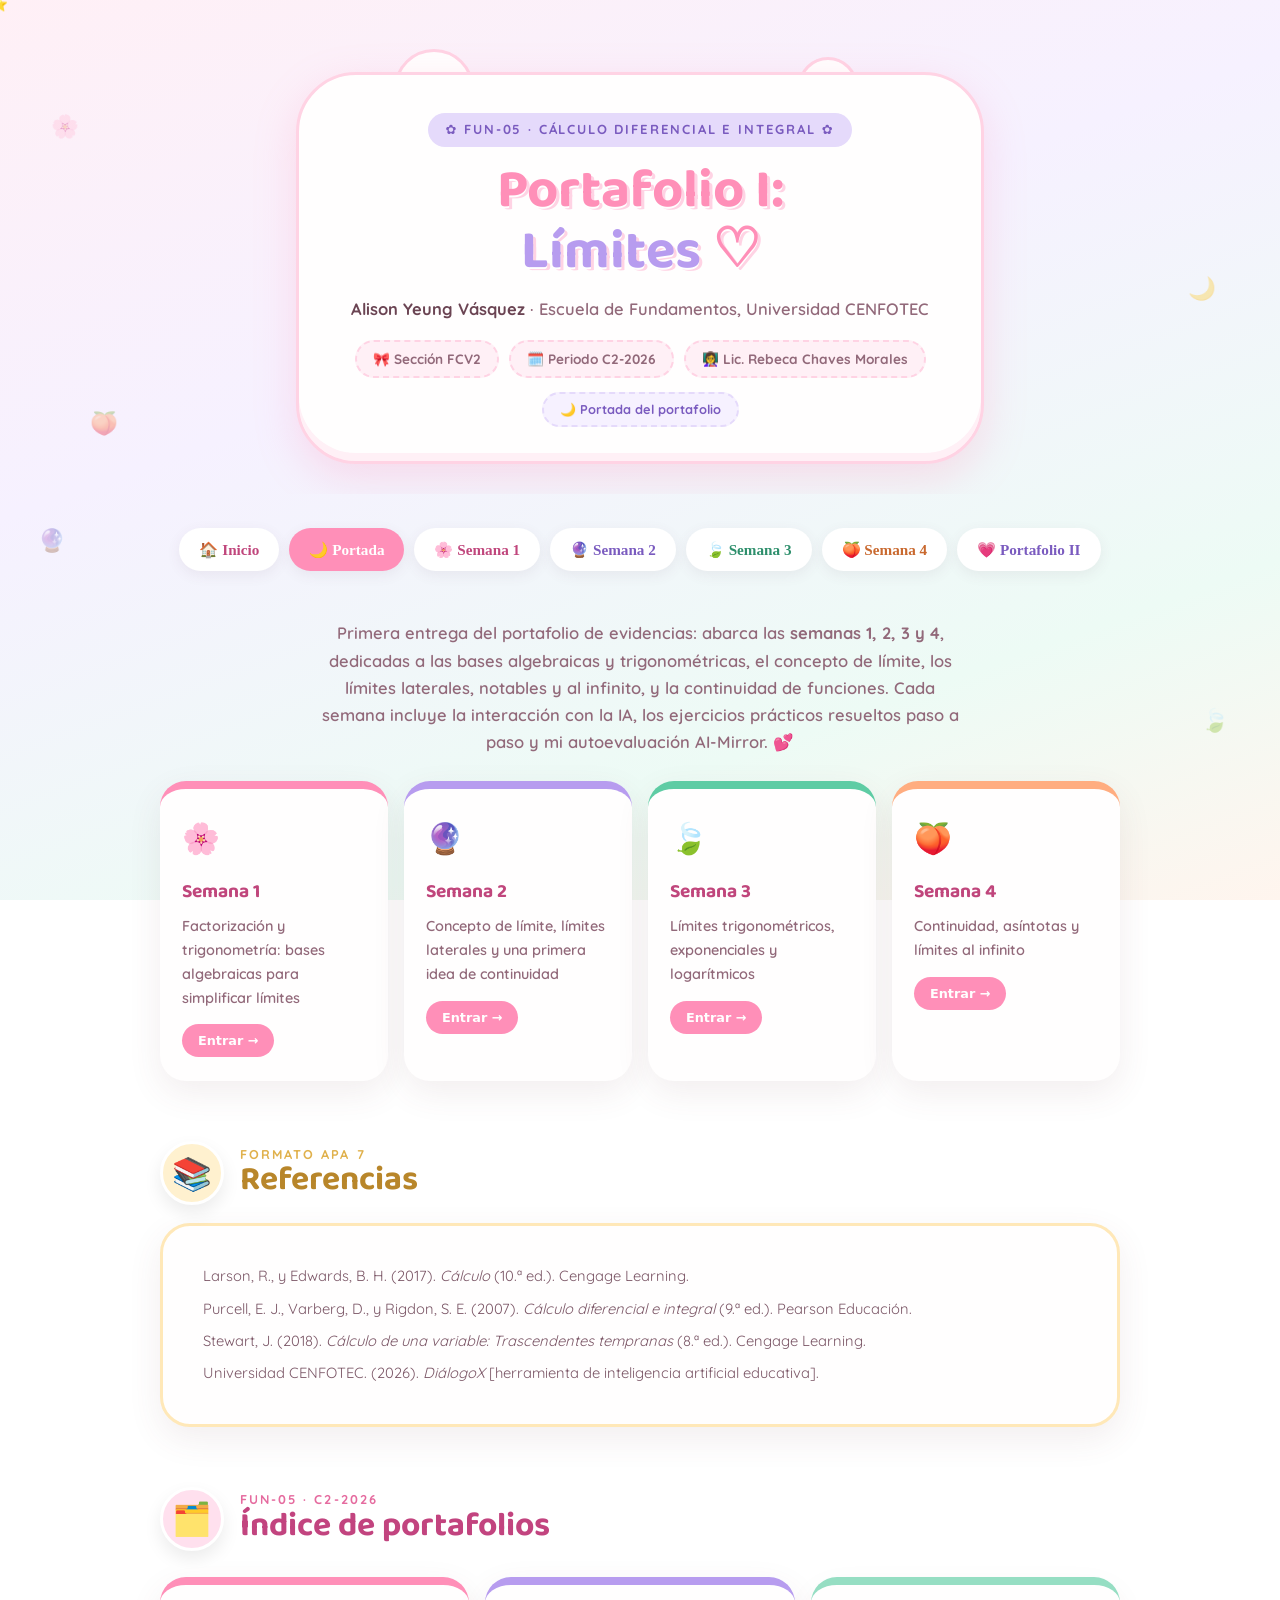
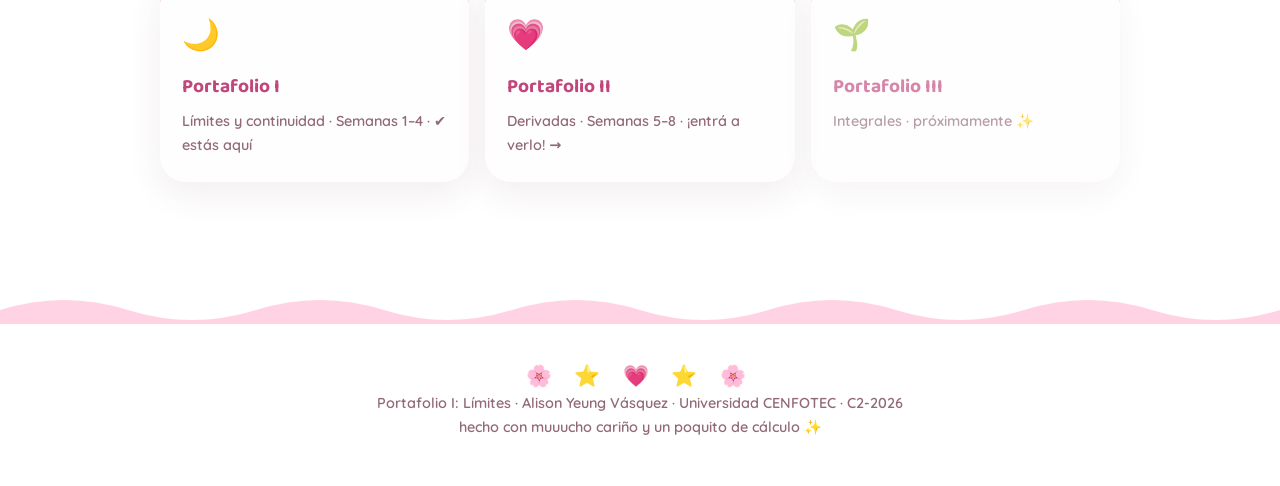
==== commit 630e380c: "Dar a Portafolio I una portada igual a la de Portafolio II y mejorar el flujo - Divide portafolio1/i" ====
--- a/portafolio1/index.html
+++ b/portafolio1/index.html
@@ -4,291 +4,9 @@
 <meta charset="UTF-8">
 <meta name="viewport" content="width=device-width, initial-scale=1.0">
 <title>Portafolio I: Límites ♡ Alison Yeung</title>
-<style>
-@font-face{font-family:'Baloo 2';font-weight:700;font-style:normal;src:url([data-uri]) format('woff2');}
-@font-face{font-family:'Baloo 2';font-weight:600;font-style:normal;src:url([data-uri]) format('woff2');}
-@font-face{font-family:'Quicksand';font-weight:400;font-style:normal;src:url([data-uri]) format('woff2');}
-@font-face{font-family:'Quicksand';font-weight:600;font-style:normal;src:url([data-uri]) format('woff2');}
-@font-face{font-family:'Quicksand';font-weight:700;font-style:normal;src:url([data-uri]) format('woff2');}
-
-:root{
-  --rosa:#FF8FB8; --rosa-claro:#FFD3E4; --rosa-bebe:#FFF0F6;
-  --lila:#B79CEF; --lila-claro:#E5DAFB; --lila-bebe:#F6F1FF;
-  --menta:#5ECCA4; --menta-claro:#C9F0E0; --menta-bebe:#EDFBF5;
-  --durazno:#FFAD80; --durazno-claro:#FFE0CC; --durazno-bebe:#FFF5EE;
-  --amarillo:#FFD98E;
-  --choco:#6B4453; --choco-suave:#92697A;
-  --blanco:#FFFEFE;
-}
-*{margin:0;padding:0;box-sizing:border-box;}
-html{scroll-behavior:smooth;}
-body{
-  font-family:'Quicksand',system-ui,sans-serif;
-  color:var(--choco);
-  background:linear-gradient(160deg,#FFF0F6 0%,#F6F1FF 38%,#EDFBF5 75%,#FFF5EE 100%);
-  background-attachment:fixed;
-  line-height:1.65;
-  font-size:16.5px;
-}
-h1,h2,h3,h4,.baloo{font-family:'Baloo 2','Quicksand',sans-serif;}
-
-/* ───────── decoración flotante ───────── */
-.deco{position:fixed;font-size:1.4rem;opacity:.35;pointer-events:none;animation:flotar 7s ease-in-out infinite;z-index:0;}
-@keyframes flotar{0%,100%{transform:translateY(0) rotate(-6deg);}50%{transform:translateY(-16px) rotate(6deg);}}
-@media (prefers-reduced-motion:reduce){*{animation:none!important;transition:none!important;}}
-
-/* ───────── hero ───────── */
-header{position:relative;text-align:center;padding:72px 20px 30px;overflow:hidden;}
-.nube{
-  position:relative;display:inline-block;background:var(--blanco);
-  border:3px solid var(--rosa-claro);border-radius:60px;
-  padding:38px 52px 34px;max-width:760px;
-  box-shadow:0 14px 40px rgba(255,143,184,.25), inset 0 -8px 0 var(--rosa-bebe);
-}
-.nube::before,.nube::after{content:'';position:absolute;background:var(--blanco);border:3px solid var(--rosa-claro);border-radius:50%;z-index:-1;}
-.nube::before{width:74px;height:74px;top:-26px;left:14%;}
-.nube::after{width:54px;height:54px;top:-18px;right:18%;}
-.kicker{display:inline-block;background:var(--lila-claro);color:#7A5BBF;font-weight:700;font-size:.82rem;letter-spacing:.14em;text-transform:uppercase;padding:6px 18px;border-radius:999px;margin-bottom:14px;}
-h1{font-size:clamp(2.1rem,5.4vw,3.4rem);line-height:1.12;color:var(--rosa);text-shadow:0 2px 0 #fff,3px 3px 0 var(--rosa-claro);}
-h1 .lim{color:var(--lila);}
-.hero-sub{margin-top:12px;font-weight:600;color:var(--choco-suave);}
-.hero-sub b{color:var(--choco);}
-.badges{display:flex;flex-wrap:wrap;gap:10px;justify-content:center;margin-top:18px;}
-.badge{background:var(--rosa-bebe);border:2px dashed var(--rosa-claro);border-radius:999px;padding:6px 16px;font-size:.85rem;font-weight:700;color:var(--choco-suave);}
-
-/* ───────── nav ───────── */
-nav{position:sticky;top:0;z-index:50;display:flex;gap:10px;justify-content:center;flex-wrap:wrap;padding:12px 16px;background:rgba(255,253,254,.85);backdrop-filter:blur(10px);border-bottom:2px solid var(--rosa-claro);}
-nav a{font-family:'Baloo 2';font-weight:600;text-decoration:none;font-size:.95rem;padding:7px 18px;border-radius:999px;border:2px solid transparent;transition:transform .15s ease, box-shadow .15s ease;}
-nav a:hover,nav a:focus-visible{transform:translateY(-2px);box-shadow:0 6px 14px rgba(183,156,239,.35);outline:none;border-color:#fff;}
-nav a:focus-visible{border-color:var(--choco);}
-.n1{background:var(--rosa-claro);color:#C0467C;}
-.n2{background:var(--lila-claro);color:#7A5BBF;}
-.n3{background:var(--menta-claro);color:#2E8F6C;}
-.n4{background:var(--durazno-claro);color:#C9692F;}
-.n5{background:#FFF1CF;color:#B8862A;}
-
-/* ───────── layout semanas ───────── */
-main{position:relative;z-index:1;max-width:1000px;margin:0 auto;padding:28px 20px 60px;}
-section.semana{margin-top:54px;scroll-margin-top:90px;}
-.semana-head{display:flex;align-items:center;gap:16px;margin-bottom:18px;}
-.mascota{flex:none;width:64px;height:64px;border-radius:50%;display:grid;place-items:center;font-size:2rem;border:3px solid #fff;box-shadow:0 8px 18px rgba(0,0,0,.08);}
-.semana-head h2{font-size:clamp(1.5rem,3.4vw,2.1rem);line-height:1.15;}
-.semana-head .wk{display:block;font-size:.8rem;letter-spacing:.16em;text-transform:uppercase;font-family:'Quicksand';font-weight:700;}
-
-.card{background:var(--blanco);border-radius:30px;padding:30px clamp(20px,4vw,40px);border:3px solid;box-shadow:0 12px 34px rgba(107,68,83,.09);}
-.s1 .card{border-color:var(--rosa-claro);} .s1 .mascota{background:var(--rosa-claro);} .s1 h2{color:#C0467C;} .s1 .wk{color:var(--rosa);}
-.s2 .card{border-color:var(--lila-claro);} .s2 .mascota{background:var(--lila-claro);} .s2 h2{color:#7A5BBF;} .s2 .wk{color:var(--lila);}
-.s3 .card{border-color:var(--menta-claro);} .s3 .mascota{background:var(--menta-claro);} .s3 h2{color:#2E8F6C;} .s3 .wk{color:var(--menta);}
-.s4 .card{border-color:var(--durazno-claro);} .s4 .mascota{background:var(--durazno-claro);} .s4 h2{color:#C9692F;} .s4 .wk{color:var(--durazno);}
-
-.tag{display:inline-flex;align-items:center;gap:8px;font-family:'Baloo 2';font-weight:600;font-size:1.12rem;padding:6px 18px;border-radius:999px;margin:26px 0 12px;}
-.s1 .tag{background:var(--rosa-bebe);color:#C0467C;}
-.s2 .tag{background:var(--lila-bebe);color:#7A5BBF;}
-.s3 .tag{background:var(--menta-bebe);color:#2E8F6C;}
-.s4 .tag{background:var(--durazno-bebe);color:#C9692F;}
-.tag:first-child{margin-top:0;}
-
-.card h4{font-size:1.05rem;margin:18px 0 6px;color:var(--choco);}
-.card p{margin:8px 0;color:#7B5666;}
-.card p b,.card li b{color:var(--choco);}
-.card ul{margin:8px 0 8px 8px;list-style:none;}
-.card ul li{padding-left:26px;position:relative;margin:6px 0;color:#7B5666;}
-.card ul li::before{content:'♡';position:absolute;left:2px;color:var(--rosa);font-weight:700;}
-.s2 .card ul li::before{content:'✦';color:var(--lila);}
-.s3 .card ul li::before{content:'❀';color:var(--menta);}
-.s4 .card ul li::before{content:'☆';color:var(--durazno);}
-
-/* fórmulas */
-.formula{font-family:'Quicksand';font-weight:700;background:linear-gradient(120deg,var(--lila-bebe),var(--rosa-bebe));border:2px dashed var(--lila-claro);border-radius:18px;padding:10px 18px;margin:10px 0;display:block;color:#6B4FA8;overflow-x:auto;white-space:nowrap;}
-.mini-formulas{display:grid;grid-template-columns:repeat(auto-fit,minmax(230px,1fr));gap:10px;margin:12px 0;}
-.mini-formulas .formula{margin:0;text-align:center;}
-
-/* infografías */
-figure.info{margin:14px 0 4px;text-align:center;}
-figure.info img{width:100%;max-width:880px;border-radius:24px;border:4px solid #fff;box-shadow:0 14px 36px rgba(107,68,83,.16);}
-figure.info figcaption{font-size:.85rem;font-weight:600;color:var(--choco-suave);margin-top:10px;}
-
-/* ejercicios colapsables */
-details{border-radius:20px;margin:12px 0;overflow:hidden;border:2px solid;background:#fff;}
-.s1 details{border-color:var(--rosa-claro);} .s2 details{border-color:var(--lila-claro);}
-.s3 details{border-color:var(--menta-claro);} .s4 details{border-color:var(--durazno-claro);}
-summary{cursor:pointer;list-style:none;font-family:'Baloo 2';font-weight:600;font-size:1.02rem;padding:14px 20px;display:flex;align-items:center;gap:10px;user-select:none;}
-summary::-webkit-details-marker{display:none;}
-summary .puff{flex:none;width:26px;height:26px;border-radius:50%;display:grid;place-items:center;font-size:.8rem;color:#fff;transition:transform .25s ease;}
-.s1 summary{color:#C0467C;background:var(--rosa-bebe);} .s1 .puff{background:var(--rosa);}
-.s2 summary{color:#7A5BBF;background:var(--lila-bebe);} .s2 .puff{background:var(--lila);}
-.s3 summary{color:#2E8F6C;background:var(--menta-bebe);} .s3 .puff{background:var(--menta);}
-.s4 summary{color:#C9692F;background:var(--durazno-bebe);} .s4 .puff{background:var(--durazno);}
-details[open] summary .puff{transform:rotate(45deg);}
-.det-body{padding:16px 22px 20px;}
-.det-body .paso{font-size:.92rem;color:#7B5666;margin:5px 0;}
-.det-body .res{display:inline-block;margin-top:8px;background:#FFF6DA;border:2px solid var(--amarillo);border-radius:14px;padding:6px 14px;font-weight:700;color:#9A6E14;}
-.subej{margin:14px 0 18px;padding-left:14px;border-left:3px solid;}
-.s1 .subej{border-color:var(--rosa-claro);} .s2 .subej{border-color:var(--lila-claro);}
-.s3 .subej{border-color:var(--menta-claro);} .s4 .subej{border-color:var(--durazno-claro);}
-.subej h5{font-family:'Baloo 2';font-size:.98rem;color:var(--choco);margin-bottom:4px;}
-
-/* tabla práctica */
-.practica{display:grid;grid-template-columns:repeat(auto-fit,minmax(250px,1fr));gap:8px;margin-top:10px;}
-.practica span{background:var(--rosa-bebe);border-radius:12px;padding:7px 12px;font-size:.88rem;font-weight:600;color:#7B5666;}
-.practica span b{color:#C0467C;}
-.s3 .practica span{background:var(--menta-bebe);} .s3 .practica span b{color:#2E8F6C;}
-
-/* código */
-pre{background:#4A3340;color:#FFE9F2;border-radius:18px;padding:18px 22px;overflow-x:auto;font-size:.86rem;line-height:1.55;margin:12px 0;border:3px solid var(--rosa-claro);}
-pre .c{color:#C7A2B5;} pre .k{color:#FFB7D2;} pre .s{color:#BFE9D6;}
-
-/* AI-Mirror */
-.mirror{display:grid;grid-template-columns:repeat(auto-fit,minmax(220px,1fr));gap:14px;margin-top:12px;}
-.mirror article{border-radius:20px;padding:16px 18px;border:2px solid #fff;box-shadow:0 8px 18px rgba(107,68,83,.07);}
-.mirror h4{font-size:.95rem;margin:0 0 6px;display:flex;gap:8px;align-items:center;}
-.mirror p{font-size:.9rem;margin:0;}
-.m1{background:var(--rosa-bebe);} .m2{background:var(--lila-bebe);} .m3{background:var(--menta-bebe);} .m4{background:#FFF6DA;}
-
-/* infografía propia semana 3 */
-.infokawaii{background:linear-gradient(150deg,var(--menta-bebe),var(--lila-bebe) 60%,var(--rosa-bebe));border:3px solid var(--menta-claro);border-radius:26px;padding:26px clamp(16px,3vw,30px);margin:14px 0;}
-.infokawaii h3{text-align:center;color:#2E8F6C;font-size:1.45rem;margin-bottom:4px;}
-.infokawaii .sub{text-align:center;font-size:.85rem;font-weight:700;color:var(--choco-suave);letter-spacing:.08em;text-transform:uppercase;margin-bottom:18px;}
-.bloques{display:grid;grid-template-columns:repeat(auto-fit,minmax(250px,1fr));gap:14px;}
-.bloque{background:#fff;border-radius:20px;padding:18px;border:2px solid;box-shadow:0 8px 16px rgba(107,68,83,.06);}
-.bloque .emoji{font-size:1.7rem;}
-.bloque h4{margin:6px 0 4px;font-size:1.02rem;}
-.bloque .formula{font-size:.86rem;padding:8px 12px;white-space:normal;}
-.bloque p{font-size:.85rem;margin-top:6px;color:#7B5666;}
-.b-trig{border-color:var(--rosa-claro);} .b-trig h4{color:#C0467C;}
-.b-exp{border-color:var(--lila-claro);} .b-exp h4{color:#7A5BBF;}
-.b-log{border-color:var(--menta-claro);} .b-log h4{color:#2E8F6C;}
-.b-eps{border-color:var(--durazno-claro);} .b-eps h4{color:#C9692F;}
-
-/* infografía kawaii semana 1 (rosa) */
-.infokawaii.rosa{background:linear-gradient(150deg,var(--rosa-bebe),#FFF6DA 55%,var(--lila-bebe));border-color:var(--rosa-claro);}
-.infokawaii.rosa h3{color:#C0467C;}
-.metodo-lista{list-style:none;margin:4px 0 0!important;}
-.metodo-lista li{padding-left:0!important;margin:7px 0!important;font-size:.85rem;}
-.metodo-lista li::before{content:none!important;}
-.metodo-lista .nombre{display:inline-block;background:var(--rosa-bebe);border-radius:999px;padding:2px 10px;font-weight:700;color:#C0467C;font-size:.78rem;margin-right:6px;}
-.b-lila .metodo-lista .nombre{background:var(--lila-bebe);color:#7A5BBF;}
-.b-amar .metodo-lista .nombre{background:#FFF6DA;color:#B8862A;}
-.b-lila{border-color:var(--lila-claro);} .b-lila h4{color:#7A5BBF;}
-.b-amar{border-color:var(--amarillo);} .b-amar h4{color:#B8862A;}
-.b-rosa{border-color:var(--rosa-claro);} .b-rosa h4{color:#C0467C;}
-.pasitos{display:flex;flex-wrap:wrap;gap:8px;justify-content:center;margin:16px 0 4px;}
-.pasito{background:#fff;border:2px dashed var(--rosa-claro);border-radius:999px;padding:7px 16px;font-size:.82rem;font-weight:700;color:#C0467C;}
-.pasito .num{display:inline-grid;place-items:center;width:22px;height:22px;border-radius:50%;background:var(--rosa);color:#fff;margin-right:6px;font-family:'Baloo 2';}
-
-/* ───────── flashcards de práctica ───────── */
-.practicard{background:linear-gradient(135deg,var(--rosa-bebe),var(--lila-bebe));border:3px dashed var(--rosa-claro);border-radius:24px;padding:22px clamp(14px,3vw,28px);margin:18px 0;text-align:center;}
-.practicard h4{color:#C0467C;margin-bottom:2px;}
-.practicard .hint{font-size:.85rem;color:var(--choco-suave);margin-bottom:14px;}
-.fc-tabs{display:flex;gap:8px;justify-content:center;margin-bottom:14px;flex-wrap:wrap;}
-.fc-tab{font-family:'Baloo 2';font-weight:600;font-size:.92rem;border:2px solid var(--rosa-claro);background:#fff;color:#C0467C;border-radius:999px;padding:7px 18px;cursor:pointer;transition:transform .15s ease;}
-.fc-tab:hover{transform:translateY(-2px);}
-.fc-tab.activa{background:var(--rosa);border-color:var(--rosa);color:#fff;box-shadow:0 6px 14px rgba(255,143,184,.4);}
-.fc-escena{perspective:1200px;max-width:430px;margin:0 auto;}
-.fc-carta{position:relative;width:100%;height:190px;cursor:pointer;transform-style:preserve-3d;transition:transform .55s cubic-bezier(.4,1.4,.6,1);border:none;background:none;padding:0;display:block;}
-.fc-carta.volteada{transform:rotateY(180deg);}
-.fc-cara{position:absolute;inset:0;backface-visibility:hidden;-webkit-backface-visibility:hidden;border-radius:22px;display:flex;flex-direction:column;align-items:center;justify-content:center;gap:8px;padding:18px;border:3px solid;box-shadow:0 12px 26px rgba(107,68,83,.12);}
-.fc-frente{background:#fff;border-color:var(--rosa-claro);}
-.fc-dorso{background:linear-gradient(135deg,#FFF6DA,var(--menta-bebe));border-color:var(--amarillo);transform:rotateY(180deg);}
-.fc-etq{font-size:.7rem;font-weight:700;letter-spacing:.14em;text-transform:uppercase;color:var(--choco-suave);}
-.fc-texto{font-family:'Baloo 2';font-weight:700;font-size:clamp(1.15rem,3.4vw,1.6rem);color:var(--choco);line-height:1.25;}
-.fc-dorso .fc-texto{color:#2E8F6C;}
-.fc-tap{font-size:.78rem;font-weight:700;color:var(--rosa);}
-.fc-controles{display:flex;gap:10px;justify-content:center;align-items:center;margin-top:14px;flex-wrap:wrap;}
-.fc-btn{font-family:'Baloo 2';font-weight:600;font-size:.95rem;border:none;border-radius:999px;padding:10px 22px;cursor:pointer;transition:transform .15s ease,box-shadow .15s ease;}
-.fc-btn:hover{transform:translateY(-2px);}
-.fc-btn.principal{background:var(--rosa);color:#fff;box-shadow:0 8px 18px rgba(255,143,184,.4);}
-.fc-btn.secundario{background:#fff;color:#7A5BBF;border:2px solid var(--lila-claro);}
-.fc-progreso{font-weight:700;font-size:.88rem;color:var(--choco-suave);}
-/* panel paso a paso */
-.fc-pasos{max-width:430px;margin:0 auto;background:#fff;border:3px solid var(--menta-claro);border-radius:20px;padding:16px 20px;text-align:left;opacity:0;max-height:0;overflow:hidden;transform:translateY(-8px);transition:opacity .4s ease,max-height .45s ease,transform .4s ease,margin .4s ease;}
-.fc-pasos.visible{opacity:1;max-height:420px;transform:none;margin-top:14px;}
-.fc-pasos .metodo{display:inline-block;font-family:'Baloo 2';font-weight:600;font-size:.82rem;background:var(--menta-bebe);color:#2E8F6C;border-radius:999px;padding:4px 14px;margin-bottom:8px;}
-.fc-pasos ol{margin:0 0 0 4px;padding-left:0;list-style:none;counter-reset:pasito;}
-.fc-pasos ol li{counter-increment:pasito;position:relative;padding-left:32px;font-size:.88rem;color:#7B5666;margin:7px 0;font-weight:600;}
-.fc-pasos ol li::before{content:counter(pasito);position:absolute;left:0;top:1px;width:22px;height:22px;border-radius:50%;background:var(--menta);color:#fff;font-family:'Baloo 2';font-weight:700;font-size:.78rem;display:grid;place-items:center;}
-@media (prefers-reduced-motion:reduce){.fc-carta{transition:none;}.fc-pasos{transition:none;}}
-
-/* ───────── simulador del tanque de sal ───────── */
-.tanque-sim{background:linear-gradient(135deg,var(--durazno-bebe),#EAF6FD);border:3px dashed var(--durazno-claro);border-radius:24px;padding:20px clamp(14px,3vw,26px);margin:16px 0;}
-.tanque-sim h4{display:flex;align-items:center;gap:8px;margin:0 0 4px;color:#C9692F;}
-.tanque-sim .hint{font-size:.85rem;color:var(--choco-suave);margin:0 0 12px;}
-.tanque-flex{display:flex;flex-wrap:wrap;gap:18px;align-items:center;justify-content:center;}
-.tanque-svg{flex:1;min-width:260px;max-width:340px;}
-.tanque-svg svg{width:100%;height:auto;}
-.tanque-datos{flex:1;min-width:240px;display:flex;flex-direction:column;gap:10px;}
-.dato-tanque{background:#fff;border:2px solid var(--durazno-claro);border-radius:16px;padding:8px 16px;display:flex;justify-content:space-between;align-items:baseline;}
-.dato-tanque .lab{font-size:.74rem;font-weight:700;letter-spacing:.08em;text-transform:uppercase;color:var(--choco-suave);}
-.dato-tanque .val{font-family:'Baloo 2';font-weight:700;font-size:1.15rem;color:#C9692F;}
-.dato-tanque.destacado{border-color:var(--menta);background:var(--menta-bebe);}
-.dato-tanque.destacado .val{color:#2E8F6C;font-size:1.35rem;}
-.barra-conc{position:relative;height:18px;background:#fff;border:2px solid var(--durazno-claro);border-radius:999px;overflow:hidden;}
-.barra-conc .relleno{position:absolute;inset:0;width:0%;background:linear-gradient(90deg,var(--durazno-claro),var(--menta));border-radius:999px;transition:width .15s linear;}
-.barra-conc .meta-linea{position:absolute;right:0;top:-2px;bottom:-2px;width:3px;background:var(--menta);}
-.barra-etq{display:flex;justify-content:space-between;font-size:.72rem;font-weight:700;color:var(--choco-suave);margin-top:3px;}
-.tanque-controles{display:flex;gap:10px;justify-content:center;align-items:center;margin-top:14px;flex-wrap:wrap;}
-.tanque-sim input[type=range]{flex:1;min-width:180px;-webkit-appearance:none;appearance:none;height:12px;border-radius:999px;background:linear-gradient(90deg,var(--durazno-claro),var(--menta-claro));outline:none;cursor:pointer;}
-.tanque-sim input[type=range]::-webkit-slider-thumb{-webkit-appearance:none;appearance:none;width:26px;height:26px;border-radius:50%;background:var(--durazno);border:4px solid #fff;box-shadow:0 4px 10px rgba(255,173,128,.5);cursor:grab;}
-.tanque-sim input[type=range]::-moz-range-thumb{width:22px;height:22px;border-radius:50%;background:var(--durazno);border:4px solid #fff;box-shadow:0 4px 10px rgba(255,173,128,.5);cursor:grab;}
-/* gotitas */
-.gota{opacity:0;}
-.tanque-sim.corriendo .gota{animation:caer 1s linear infinite;}
-.tanque-sim.corriendo .gota.g2{animation-delay:.33s;}
-.tanque-sim.corriendo .gota.g3{animation-delay:.66s;}
-@keyframes caer{0%{opacity:0;transform:translateY(0);}12%{opacity:1;}85%{opacity:1;}100%{opacity:0;transform:translateY(56px);}}
-@media (prefers-reduced-motion:reduce){.tanque-sim.corriendo .gota{animation:none;opacity:.7;}}
-
-/* referencias / footer */
-#referencias{margin-top:60px;scroll-margin-top:90px;}
-#referencias .card{border-color:#FFE8B8;}
-#referencias h2{color:#B8862A;}
-.ref{padding-left:2.2em;text-indent:-2.2em;font-size:.92rem;margin:10px 0;}
-footer{text-align:center;padding:34px 20px 46px;font-weight:600;color:var(--choco-suave);font-size:.9rem;}
-footer .hearts{font-size:1.3rem;letter-spacing:.4em;}
-
-.wave{display:block;width:100%;height:34px;margin-top:48px;}
-
-/* ───────── barra de progreso ───────── */
-#progreso{position:fixed;top:0;left:0;height:6px;width:0%;z-index:100;background:linear-gradient(90deg,var(--rosa),var(--lila),var(--menta),var(--durazno));border-radius:0 8px 8px 0;transition:width .1s linear;}
-#progreso::after{content:'⭐';position:absolute;right:-8px;top:-7px;font-size:.85rem;}
-
-/* ───────── botón subir ───────── */
-#subir{position:fixed;right:18px;bottom:18px;z-index:90;width:54px;height:54px;border-radius:50%;border:3px solid #fff;background:var(--rosa-claro);font-size:1.5rem;cursor:pointer;box-shadow:0 10px 24px rgba(255,143,184,.4);opacity:0;pointer-events:none;transform:translateY(14px);transition:opacity .25s ease,transform .25s ease;}
-#subir.visible{opacity:1;pointer-events:auto;transform:translateY(0);}
-#subir:hover{transform:translateY(-4px);}
-
-/* ───────── reveal on scroll ───────── */
-.reveal{opacity:0;transform:translateY(26px);transition:opacity .6s ease,transform .6s ease;}
-.reveal.in{opacity:1;transform:none;}
-@media (prefers-reduced-motion:reduce){.reveal{opacity:1;transform:none;}}
-
-/* nav activo */
-nav a.activo{border-color:currentColor;box-shadow:0 6px 14px rgba(183,156,239,.3);}
-
-/* ───────── gráficas ───────── */
-.plotbox{margin:14px 0 6px;text-align:center;}
-.plotbox svg{width:100%;max-width:560px;height:auto;background:#fff;border:3px solid var(--lila-claro);border-radius:20px;box-shadow:0 10px 24px rgba(107,68,83,.08);}
-.plotbox .caption{font-size:.83rem;font-weight:600;color:var(--choco-suave);margin-top:8px;}
-.plotgrid{display:grid;grid-template-columns:repeat(auto-fit,minmax(260px,1fr));gap:14px;margin:14px 0;}
-.plotgrid .plotbox{margin:0;}
-.plotgrid svg{max-width:100%;}
-
-/* ───────── exploradores interactivos ───────── */
-.explorador{background:linear-gradient(135deg,var(--rosa-bebe),var(--lila-bebe));border:3px dashed var(--rosa-claro);border-radius:24px;padding:20px clamp(14px,3vw,26px);margin:16px 0;}
-.explorador h4{display:flex;align-items:center;gap:8px;margin:0 0 4px;color:#C0467C;}
-.explorador .hint{font-size:.85rem;color:var(--choco-suave);margin:0 0 10px;}
-.explorador input[type=range]{width:100%;-webkit-appearance:none;appearance:none;height:12px;border-radius:999px;background:linear-gradient(90deg,var(--rosa-claro),var(--lila-claro));outline:none;margin:12px 0 4px;cursor:pointer;}
-.explorador input[type=range]::-webkit-slider-thumb{-webkit-appearance:none;appearance:none;width:28px;height:28px;border-radius:50%;background:var(--rosa);border:4px solid #fff;box-shadow:0 4px 10px rgba(255,143,184,.5);cursor:grab;}
-.explorador input[type=range]::-moz-range-thumb{width:24px;height:24px;border-radius:50%;background:var(--rosa);border:4px solid #fff;box-shadow:0 4px 10px rgba(255,143,184,.5);cursor:grab;}
-.lecturas{display:flex;flex-wrap:wrap;gap:10px;margin-top:10px;}
-.lectura{flex:1;min-width:130px;background:#fff;border:2px solid var(--rosa-claro);border-radius:16px;padding:8px 14px;text-align:center;}
-.lectura .lab{display:block;font-size:.72rem;font-weight:700;letter-spacing:.08em;text-transform:uppercase;color:var(--choco-suave);}
-.lectura .val{font-family:'Baloo 2';font-weight:700;font-size:1.2rem;color:#C0467C;}
-.lectura.meta .val{color:#7A5BBF;}
-.s3 .explorador{border-color:var(--menta-claro);background:linear-gradient(135deg,var(--menta-bebe),var(--lila-bebe));}
-.s3 .explorador h4{color:#2E8F6C;}
-.s3 .lectura{border-color:var(--menta-claro);} .s3 .lectura .val{color:#2E8F6C;}
-</style>
+<link rel="preconnect" href="https://fonts.googleapis.com">
+<link href="https://fonts.googleapis.com/css2?family=Baloo+2:wght@600;700;800&family=Quicksand:wght@500;600;700&display=swap" rel="stylesheet">
+<link rel="stylesheet" href="style.css">
 </head>
 <body>
 
@@ -296,10 +14,10 @@
 <button id="subir" aria-label="Volver arriba">🎀</button>
 
 <span class="deco" style="top:12%;left:4%;">🌸</span>
-<span class="deco" style="top:30%;right:5%;animation-delay:1.4s;">⭐</span>
-<span class="deco" style="top:58%;left:3%;animation-delay:2.6s;">💗</span>
-<span class="deco" style="top:78%;right:4%;animation-delay:.8s;">🌙</span>
-<span class="deco" style="top:45%;left:7%;animation-delay:3.4s;">✨</span>
+<span class="deco" style="top:30%;right:5%;animation-delay:1.4s;">🌙</span>
+<span class="deco" style="top:58%;left:3%;animation-delay:2.6s;">🔮</span>
+<span class="deco" style="top:78%;right:4%;animation-delay:.8s;">🍃</span>
+<span class="deco" style="top:45%;left:7%;animation-delay:3.4s;">🍑</span>
 
 <header>
   <div class="nube">
@@ -310,770 +28,63 @@
       <span class="badge">🎀 Sección FCV2</span>
       <span class="badge">🗓️ Periodo C2-2026</span>
       <span class="badge">👩‍🏫 Lic. Rebeca Chaves Morales</span>
-      <span class="badge">📅 11 de junio de 2026</span>
     </div>
+    <span class="sello-portada">🌙 Portada del portafolio</span>
   </div>
 </header>
 
-<nav aria-label="Semanas del portafolio">
+<nav class="migas" aria-label="Navegación del portafolio">
   <a class="n1" href="../">🏠 Inicio</a>
-  <a class="n1" href="#semana1">🌸 Semana 1</a>
-  <a class="n2" href="#semana2">🔮 Semana 2</a>
-  <a class="n3" href="#semana3">🍃 Semana 3</a>
-  <a class="n4" href="#semana4">🍑 Semana 4</a>
-  <a class="n5" href="#referencias">📚 Referencias</a>
-  <a class="n1" href="../portafolio2/">💗 Portafolio II</a>
+  <a class="n1" href="./" aria-current="page">🌙 Portada</a>
+  <a class="n1" href="semana1.html">🌸 Semana 1</a>
+  <a class="n2" href="semana2.html">🔮 Semana 2</a>
+  <a class="n3" href="semana3.html">🍃 Semana 3</a>
+  <a class="n4" href="semana4.html">🍑 Semana 4</a>
+  <a class="n2" href="../portafolio2/">💗 Portafolio II</a>
 </nav>
 
 <main>
 
-<!-- ════════════ SEMANA 1 ════════════ -->
-<section class="semana s1" id="semana1">
-  <div class="semana-head">
-    <div class="mascota">🌸</div>
-    <h2><span class="wk">Semana 1</span>Factorización y trigonometría</h2>
-  </div>
-  <div class="card">
+<p style="text-align:center;color:var(--choco-suave);font-weight:600;max-width:640px;margin:0 auto">
+Primera entrega del portafolio de evidencias: abarca las <strong>semanas 1, 2, 3 y 4</strong>,
+dedicadas a las bases algebraicas y trigonométricas, el concepto de límite, los límites laterales,
+notables y al infinito, y la continuidad de funciones. Cada semana incluye la interacción con la IA,
+los ejercicios prácticos resueltos paso a paso y mi autoevaluación AI-Mirror. 💕
+</p>
 
-    <span class="tag">💬 Actividad 1 · Interacción con DiálogoX</span>
-    <p>Esta semana investigué los métodos de factorización y los conceptos básicos de trigonometría que necesito como base para el cálculo. Factorizar consiste en escribir una expresión como un producto de factores más simples (Larson y Edwards, 2017).</p>
+<div class="nav-semanas">
+  <a class="tarjeta-semana" href="semana1.html">
+    <span class="emo">🌸</span>
+    <h3>Semana 1</h3>
+    <p>Factorización y trigonometría: bases algebraicas para simplificar límites</p>
+    <span class="cta">Entrar →</span>
+  </a>
+  <a class="tarjeta-semana" href="semana2.html">
+    <span class="emo">🔮</span>
+    <h3>Semana 2</h3>
+    <p>Concepto de límite, límites laterales y una primera idea de continuidad</p>
+    <span class="cta">Entrar →</span>
+  </a>
+  <a class="tarjeta-semana" href="semana3.html">
+    <span class="emo">🍃</span>
+    <h3>Semana 3</h3>
+    <p>Límites trigonométricos, exponenciales y logarítmicos</p>
+    <span class="cta">Entrar →</span>
+  </a>
+  <a class="tarjeta-semana" href="semana4.html">
+    <span class="emo">🍑</span>
+    <h3>Semana 4</h3>
+    <p>Continuidad, asíntotas y límites al infinito</p>
+    <span class="cta">Entrar →</span>
+  </a>
+</div>
 
-    <h4>Métodos de factorización más utilizados</h4>
-    <ul>
-      <li><b>Factor común:</b> se extrae el término que se repite. 6x³ + 9x² = 3x²(2x + 3)</li>
-      <li><b>Agrupación:</b> x³ + x² + 2x + 2 = x²(x + 1) + 2(x + 1) = (x + 1)(x² + 2)</li>
-      <li><b>Diferencia de cuadrados:</b> a² − b² = (a − b)(a + b) → x² − 25 = (x − 5)(x + 5)</li>
-      <li><b>Trinomio cuadrado perfecto:</b> x² + 6x + 9 = (x + 3)²</li>
-      <li><b>Trinomio x² + bx + c:</b> x² − 5x + 6 = (x − 2)(x − 3)</li>
-      <li><b>Trinomio ax² + bx + c:</b> 2x² + 7x + 3 = (2x + 1)(x + 3)</li>
-    </ul>
-
-    <h4>Métodos menos utilizados pero importantes</h4>
-    <ul>
-      <li><b>Suma y diferencia de cubos:</b> x³ − 8 = (x − 2)(x² + 2x + 4)</li>
-      <li><b>División sintética (Ruffini):</b> x³ − 6x² + 11x − 6 = (x − 1)(x − 2)(x − 3)</li>
-      <li><b>Completar el cuadrado:</b> x² + 6x + 5 = (x + 3)² − 4</li>
-    </ul>
-
-    <h4>Cómo comprendí mejor la factorización</h4>
-    <ul>
-      <li>Primero identifico si hay <b>factor común</b>; casi siempre es el primer paso.</li>
-      <li>Cuento los términos: dos sugieren diferencia de cuadrados o cubos; tres sugieren trinomio.</li>
-      <li>Para el cálculo diferencial son clave el factor común, la diferencia de cuadrados, los trinomios y la diferencia de cubos: permiten cancelar factores y resolver límites de la forma 0/0 (Stewart, 2018).</li>
-    </ul>
-
-    <h4>Trigonometría y su relación con el cálculo</h4>
-    <p>La trigonometría estudia la relación entre ángulos y lados de los triángulos, y se extiende a las funciones seno, coseno y tangente. Modela fenómenos periódicos como ondas, señales y rotaciones (Stewart, 2018). En mi carrera la veo aplicada en gráficos por computadora, procesamiento de señales y movimiento en videojuegos. 🎮</p>
-    <div class="mini-formulas">
-      <span class="formula">sen²x + cos²x = 1</span>
-      <span class="formula">1 + tan²x = sec²x</span>
-      <span class="formula">tan x = sen x / cos x</span>
-      <span class="formula">sen 2x = 2 sen x cos x</span>
-      <span class="formula">cos 2x = cos²x − sen²x</span>
-      <span class="formula">lím (x→0) sen x / x = 1</span>
-    </div>
-
-    <details>
-      <summary><span class="puff">＋</span>Práctica 1 · Factorización (20 ejercicios con respuesta)</summary>
-      <div class="det-body practica">
-        <span>x² − 9 → <b>(x − 3)(x + 3)</b></span>
-        <span>x² + 6x + 9 → <b>(x + 3)²</b></span>
-        <span>x² − 5x + 6 → <b>(x − 2)(x − 3)</b></span>
-        <span>2x² + 7x + 3 → <b>(2x + 1)(x + 3)</b></span>
-        <span>x³ − 8 → <b>(x − 2)(x² + 2x + 4)</b></span>
-        <span>x³ + 27 → <b>(x + 3)(x² − 3x + 9)</b></span>
-        <span>4x² − 25 → <b>(2x − 5)(2x + 5)</b></span>
-        <span>x² − 7x + 12 → <b>(x − 3)(x − 4)</b></span>
-        <span>6x² − x − 2 → <b>(3x − 2)(2x + 1)</b></span>
-        <span>x² + 2x − 15 → <b>(x + 5)(x − 3)</b></span>
-        <span>9x² − 12x + 4 → <b>(3x − 2)²</b></span>
-        <span>x⁴ − 16 → <b>(x − 2)(x + 2)(x² + 4)</b></span>
-        <span>3x³ − 6x² → <b>3x²(x − 2)</b></span>
-        <span>x² − 1 → <b>(x − 1)(x + 1)</b></span>
-        <span>8x³ + 1 → <b>(2x + 1)(4x² − 2x + 1)</b></span>
-        <span>x² + 10x + 25 → <b>(x + 5)²</b></span>
-        <span>5x² − 20 → <b>5(x − 2)(x + 2)</b></span>
-        <span>x² − x − 12 → <b>(x − 4)(x + 3)</b></span>
-        <span>2x³ + 16 → <b>2(x + 2)(x² − 2x + 4)</b></span>
-        <span>x² + 4x → <b>x(x + 4)</b></span>
-      </div>
-    </details>
-
-    <details>
-      <summary><span class="puff">＋</span>Práctica 2 · Trigonometría (20 ejercicios con respuesta)</summary>
-      <div class="det-body practica">
-        <span>sen²θ + cos²θ → <b>1</b></span>
-        <span>1 − cos²x → <b>sen²x</b></span>
-        <span>tan x → <b>sen x / cos x</b></span>
-        <span>sen 2x → <b>2 sen x cos x</b></span>
-        <span>cos 2x → <b>cos²x − sen²x</b></span>
-        <span>sen(π/6) → <b>1/2</b></span>
-        <span>cos(π/3) → <b>1/2</b></span>
-        <span>tan(π/4) → <b>1</b></span>
-        <span>1 + tan²x → <b>sec²x</b></span>
-        <span>1 + cot²x → <b>csc²x</b></span>
-        <span>sen(π/2) → <b>1</b></span>
-        <span>cos(0) → <b>1</b></span>
-        <span>sen x · csc x → <b>1</b></span>
-        <span>cos(π) → <b>−1</b></span>
-        <span>sen(0) → <b>0</b></span>
-        <span>sec x → <b>1/cos x</b></span>
-        <span>csc x → <b>1/sen x</b></span>
-        <span>cot x → <b>cos x / sen x</b></span>
-        <span>sen(π/4) → <b>√2 / 2</b></span>
-        <span>cos(π/6) → <b>√3 / 2</b></span>
-      </div>
-    </details>
-
-    <span class="tag">🖼️ Infografía de la semana</span>
-    <div class="infokawaii rosa">
-      <h3>🌸 Factorización y trigonometría 🌸</h3>
-      <p class="sub">Bases para el cálculo en ingeniería de software</p>
-      <div class="bloques">
-        <div class="bloque b-rosa">
-          <span class="emoji">💖</span>
-          <h4>Métodos estrella</h4>
-          <ul class="metodo-lista">
-            <li><span class="nombre">Factor común</span> ax + ay = a(x + y)</li>
-            <li><span class="nombre">Agrupación</span> juntar términos con factor común</li>
-            <li><span class="nombre">Dif. de cuadrados</span> a² − b² = (a + b)(a − b)</li>
-            <li><span class="nombre">Trinomios</span> x² + bx + c = (x + r)(x + s)</li>
-          </ul>
-        </div>
-        <div class="bloque b-lila">
-          <span class="emoji">🔮</span>
-          <h4>Métodos secretos</h4>
-          <ul class="metodo-lista">
-            <li><span class="nombre">Cubos</span> a³ − b³ = (a − b)(a² + ab + b²)</li>
-            <li><span class="nombre">Ruffini</span> división sintética de polinomios</li>
-            <li><span class="nombre">Completar cuadrado</span> x² + bx = (x + b/2)² − (b/2)²</li>
-          </ul>
-        </div>
-        <div class="bloque b-amar">
-          <span class="emoji">⭐</span>
-          <h4>Identidades mágicas</h4>
-          <ul class="metodo-lista">
-            <li><span class="nombre">Fundamental</span> sen²x + cos²x = 1</li>
-            <li><span class="nombre">Cociente</span> tan x = sen x / cos x</li>
-            <li><span class="nombre">Pitagórica</span> 1 + tan²x = sec²x</li>
-            <li><span class="nombre">Límite clave</span> lím (x→0) sen x / x = 1</li>
-          </ul>
-        </div>
-        <div class="bloque b-menta" style="border-color:var(--menta-claro);">
-          <span class="emoji">💻</span>
-          <h4 style="color:#2E8F6C;">¿Para qué me sirve?</h4>
-          <p>Factorizar permite <b>cancelar factores</b> y resolver límites 0/0. La trigonometría modela ondas, señales y rotaciones: en software aparece en <b>gráficos por computadora, videojuegos y procesamiento de señales</b>.</p>
-        </div>
-      </div>
-      <div class="pasitos">
-        <span class="pasito"><span class="num">1</span>¿Hay factor común?</span>
-        <span class="pasito"><span class="num">2</span>Cuenta los términos</span>
-        <span class="pasito"><span class="num">3</span>2 → cuadrados/cubos · 3 → trinomio</span>
-        <span class="pasito"><span class="num">4</span>¡Verifica multiplicando! ✨</span>
-      </div>
-    </div>
-
-    <div class="practicard" id="flashcards">
-      <h4>🎴 Modo práctica · ¡Voltea la tarjetita!</h4>
-      <p class="hint">Toca la tarjeta para revelar la respuesta con su <b>método y paso a paso</b> 📝 ¡Son los 40 ejercicios de las prácticas!</p>
-      <div class="fc-tabs" role="tablist">
-        <button class="fc-tab activa" id="tab-fact" type="button">🌸 Factorización</button>
-        <button class="fc-tab" id="tab-trig" type="button">📐 Trigonometría</button>
-      </div>
-      <div class="fc-escena">
-        <button class="fc-carta" id="fc-carta" type="button" aria-label="Voltear tarjeta">
-          <span class="fc-cara fc-frente">
-            <span class="fc-etq">Factoriza ✿</span>
-            <span class="fc-texto" id="fc-pregunta">x² − 9</span>
-            <span class="fc-tap">toca para voltear 💕</span>
-          </span>
-          <span class="fc-cara fc-dorso">
-            <span class="fc-etq">Respuesta ✓</span>
-            <span class="fc-texto" id="fc-respuesta">(x − 3)(x + 3)</span>
-            <span class="fc-tap">mira el paso a paso 👇</span>
-          </span>
-        </button>
-      </div>
-      <div class="fc-pasos" id="fc-pasos" aria-live="polite">
-        <span class="metodo" id="fc-metodo">Diferencia de cuadrados</span>
-        <ol id="fc-lista"></ol>
-      </div>
-      <div class="fc-controles">
-        <button class="fc-btn secundario" id="fc-mezclar" type="button">🔀 Mezclar</button>
-        <span class="fc-progreso" id="fc-progreso">1 / 20</span>
-        <button class="fc-btn principal" id="fc-siguiente" type="button">Siguiente ➜</button>
-      </div>
-    </div>
-
-    <span class="tag">🪞 Actividad 3 · Autoevaluación AI-Mirror</span>
-    <div class="mirror">
-      <article class="m1"><h4>💭 ¿Qué aprendí?</h4><p>A reconocer y aplicar los principales métodos de factorización y a repasar las identidades trigonométricas básicas, la base para simplificar expresiones antes de calcular un límite.</p></article>
-      <article class="m2"><h4>🌱 ¿Cómo lo aprendí?</h4><p>Investigando con la IA, organizando los métodos según el número de términos y reforzando con las prácticas de factorización y trigonometría.</p></article>
-      <article class="m3"><h4>🛠️ ¿Cómo lo aplico?</h4><p>Al cancelar factores en límites de la forma 0/0 y al reconocer identidades. En programación lo relaciono con gráficos y procesamiento de señales.</p></article>
-      <article class="m4"><h4>⭐ ¿Para qué me sirvió?</h4><p>Para entrar al estudio de los límites con una base sólida y más confianza en el manejo algebraico.</p></article>
-    </div>
-  </div>
-</section>
-
-<!-- ════════════ SEMANA 2 ════════════ -->
-<section class="semana s2" id="semana2">
-  <div class="semana-head">
-    <div class="mascota">🔮</div>
-    <h2><span class="wk">Semana 2</span>Concepto de límite y límites laterales</h2>
-  </div>
-  <div class="card">
-
-    <span class="tag">💬 Actividad 1 · Interacción con DiálogoX</span>
-    <h4>¿Qué es un límite y cómo se define?</h4>
-    <p>Un límite describe hacia qué valor se acerca una función cuando la variable se aproxima a un punto, sin necesariamente alcanzarlo (Stewart, 2018). De forma informal, lím (x→a) f(x) = L significa que f(x) se acerca tanto como se quiera a L tomando x suficientemente cerca de a.</p>
-    <span class="formula">Definición formal (ε-δ): para todo ε &gt; 0 existe δ &gt; 0 tal que si 0 &lt; |x − a| &lt; δ, entonces |f(x) − L| &lt; ε</span>
-
-    <h4>El límite en la ingeniería de software 💻</h4>
-    <ul>
-      <li><b>Complejidad algorítmica:</b> el análisis asintótico estudia el tiempo de ejecución cuando el tamaño de la entrada tiende al infinito.</li>
-      <li><b>Métodos numéricos:</b> el descenso de gradiente se acerca al valor óptimo en pasos cada vez más pequeños; ese valor es un límite.</li>
-      <li><b>Precisión:</b> un valor calculado de forma iterativa converge a un resultado teórico que la máquina solo aproxima.</li>
-    </ul>
-
-    <h4>Propiedades de los límites</h4>
-    <div class="mini-formulas">
-      <span class="formula">lím (f + g) = lím f + lím g</span>
-      <span class="formula">lím (f · g) = lím f · lím g</span>
-      <span class="formula">lím (f / g) = lím f / lím g, si lím g ≠ 0</span>
-      <span class="formula">lím (k · f) = k · lím f</span>
-      <span class="formula">lím fⁿ = (lím f)ⁿ</span>
-      <span class="formula">lím ⁿ√f = ⁿ√(lím f)</span>
-    </div>
-
-    <h4>Límites indeterminados y cuándo no existe el límite</h4>
-    <p>Una forma indeterminada como 0/0 no indica por sí sola el valor del límite; hay que transformar la expresión (factorizar, racionalizar o simplificar) para evaluarla (Larson y Edwards, 2017). El límite <b>no existe</b> cuando los laterales son distintos, cuando la función crece sin cota o cuando oscila:</p>
-    <ul>
-      <li>lím (x→0) |x|/x no existe: por la izquierda da −1 y por la derecha da 1.</li>
-      <li>lím (x→0) 1/x no existe: tiende a −∞ por un lado y a +∞ por el otro.</li>
-      <li>lím (x→0) sen(1/x) no existe: oscila infinitamente.</li>
-    </ul>
-
-    <h4>Límites al infinito vs. límites infinitos</h4>
-    <p>Un <b>límite al infinito</b> estudia x → ∞ (la variable crece sin cota); un <b>límite infinito</b> ocurre cuando la función crece sin cota, f(x) → ∞. Se reconoce un resultado infinito cuando el denominador tiende a cero y el numerador no. Saber si una magnitud tiende al infinito es clave para decidir si un sistema se satura. ⚠️</p>
-
-    <span class="tag">🖼️ Infografía de la semana</span>
-    <figure class="info">
-      <img src="[data-uri]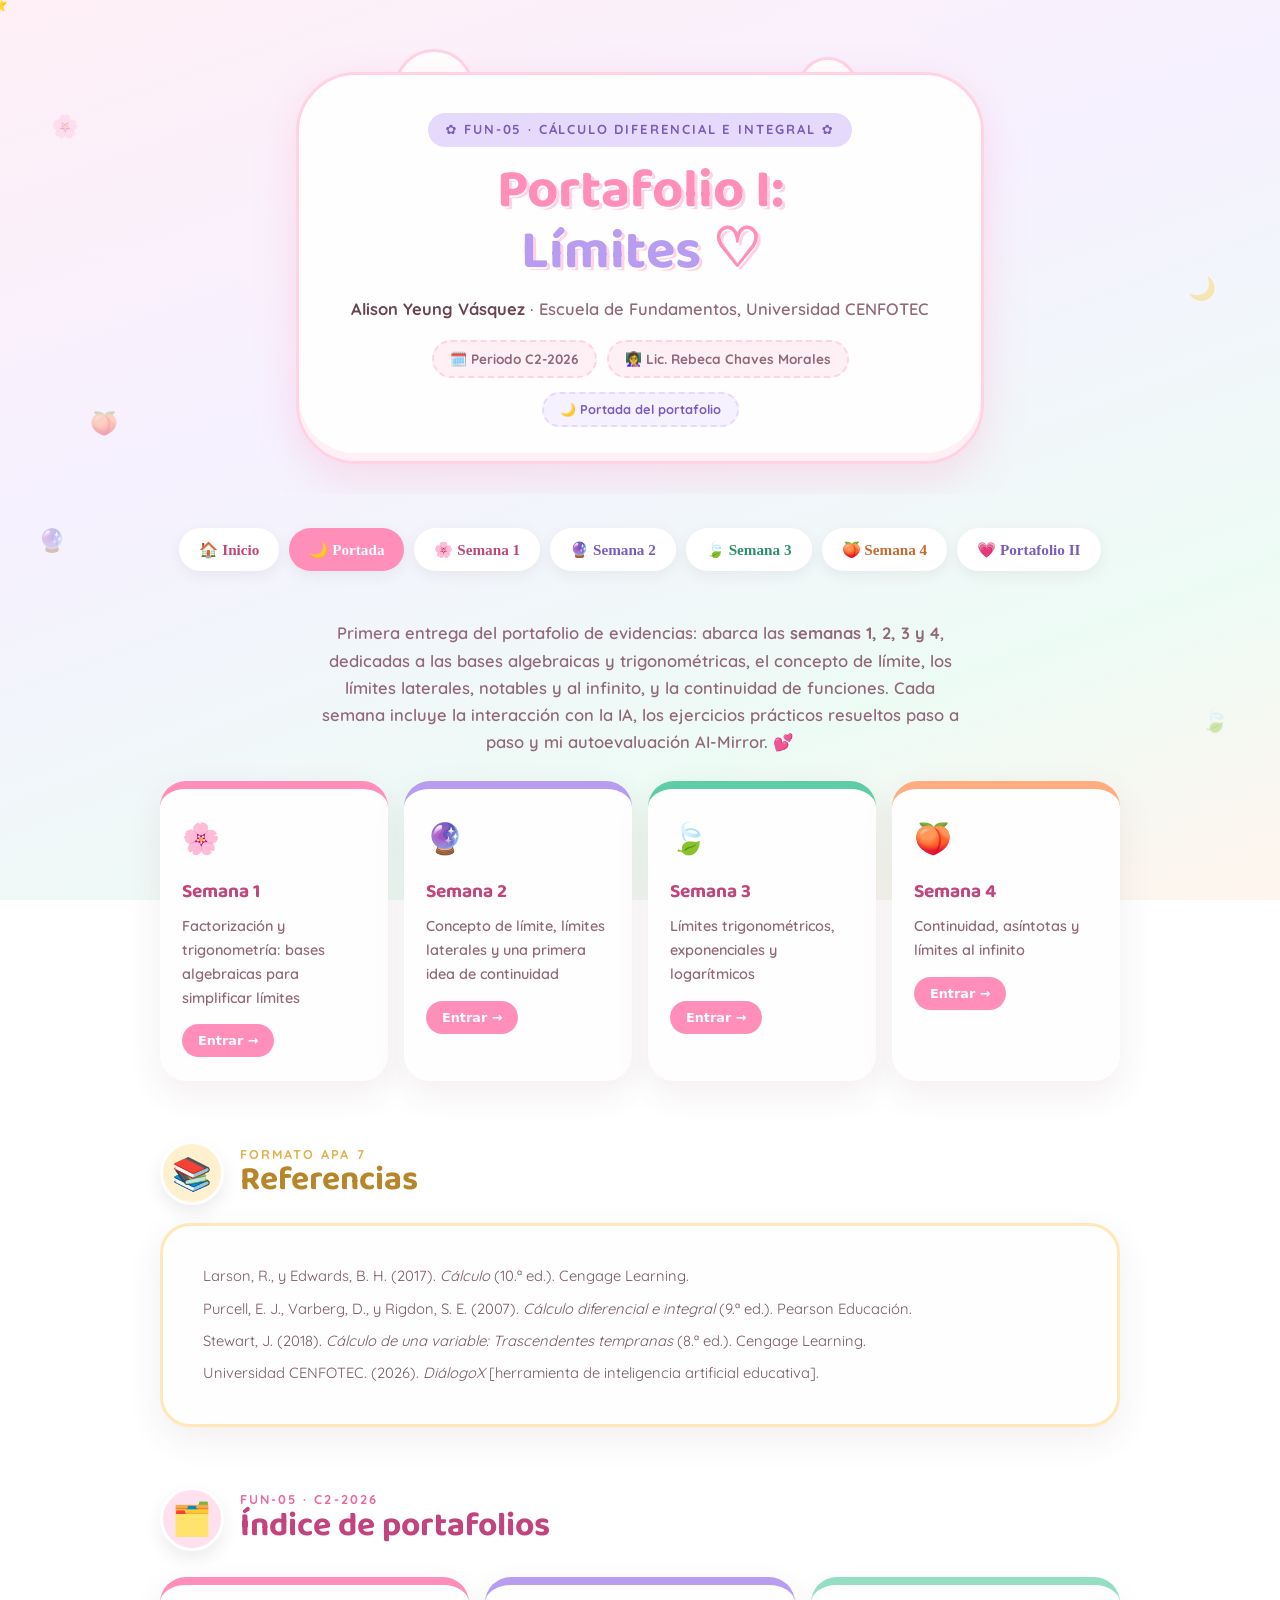
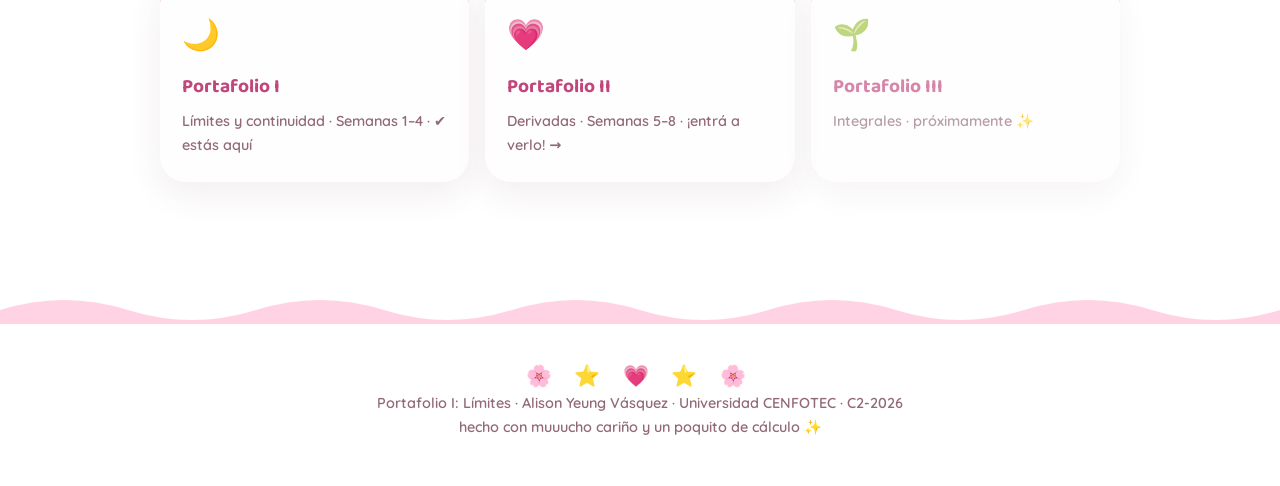
==== commit 9849912a: "Quitar la insignia de Sección FCV2 de las portadas" ====
--- a/portafolio1/index.html
+++ b/portafolio1/index.html
@@ -25,7 +25,6 @@
     <h1>Portafolio I:<br><span class="lim">Límites</span> ♡</h1>
     <p class="hero-sub"><b>Alison Yeung Vásquez</b> · Escuela de Fundamentos, Universidad CENFOTEC</p>
     <div class="badges">
-      <span class="badge">🎀 Sección FCV2</span>
       <span class="badge">🗓️ Periodo C2-2026</span>
       <span class="badge">👩‍🏫 Lic. Rebeca Chaves Morales</span>
     </div>
